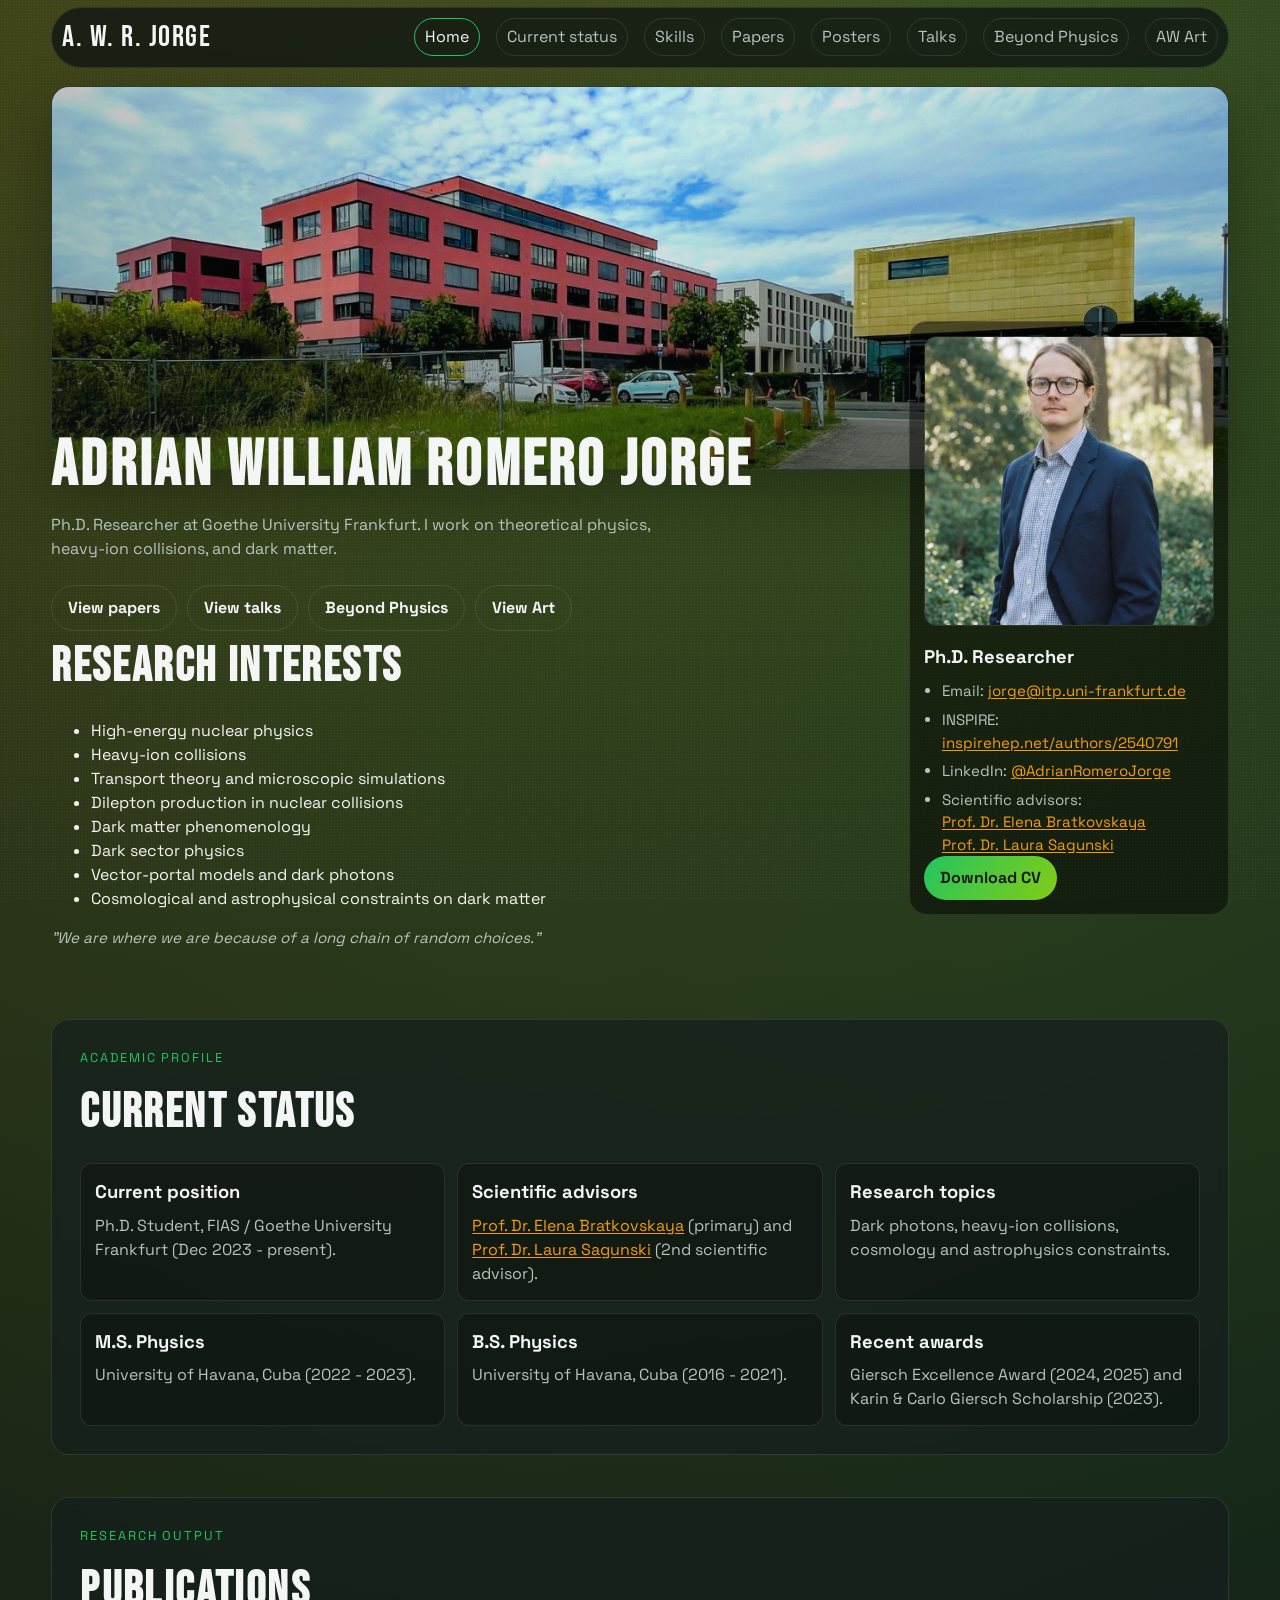
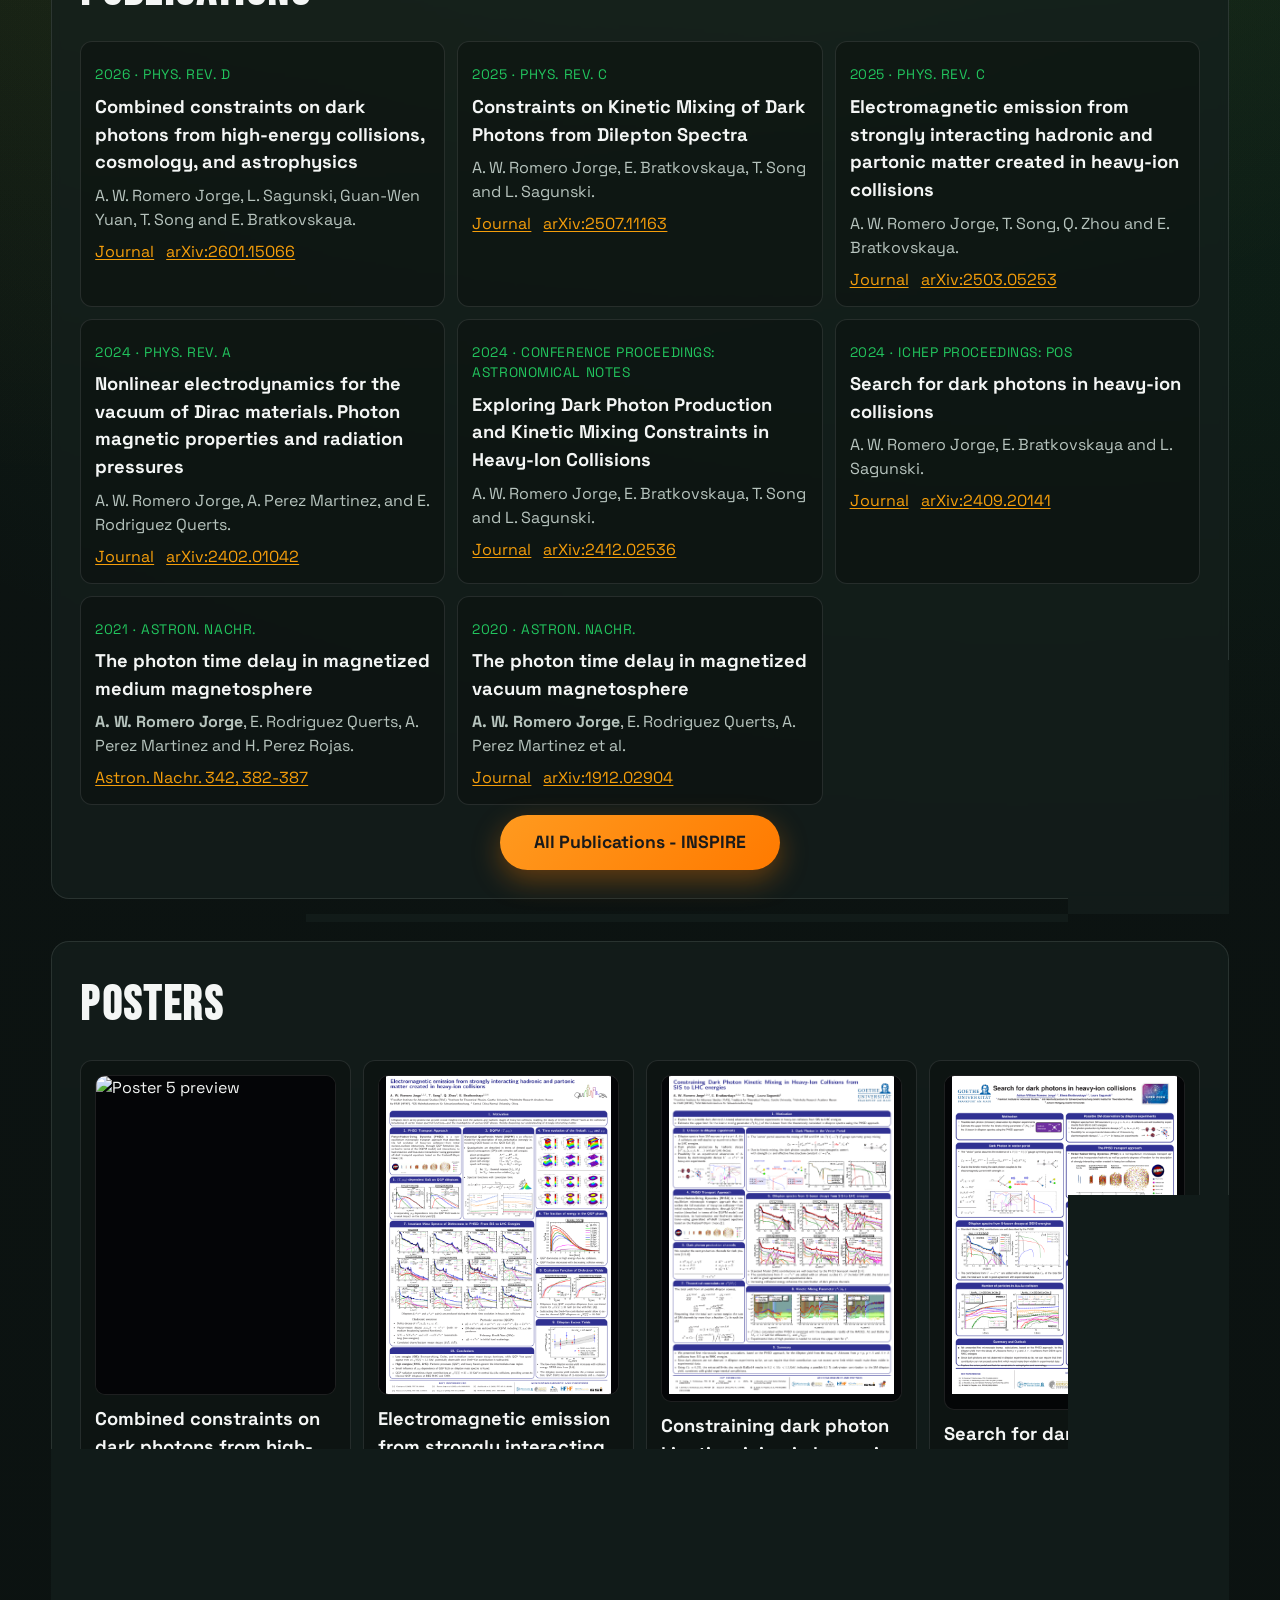
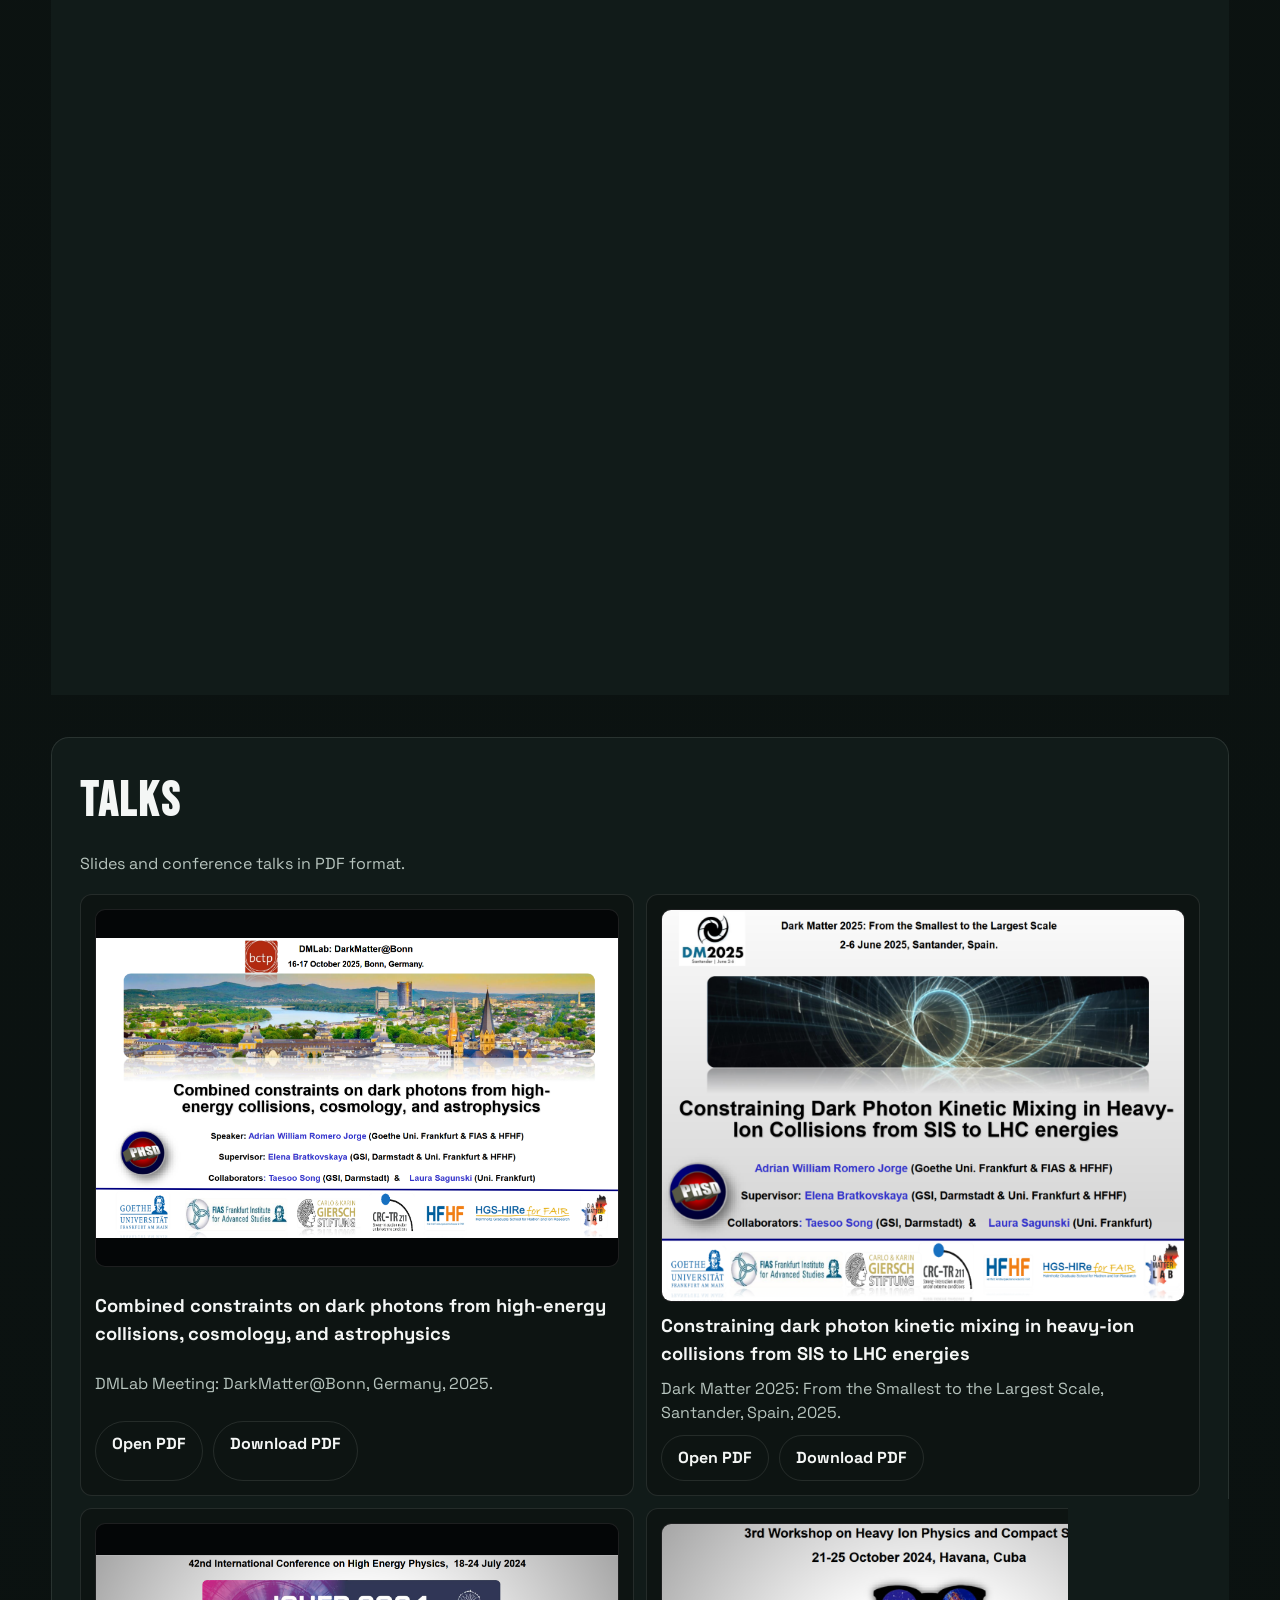
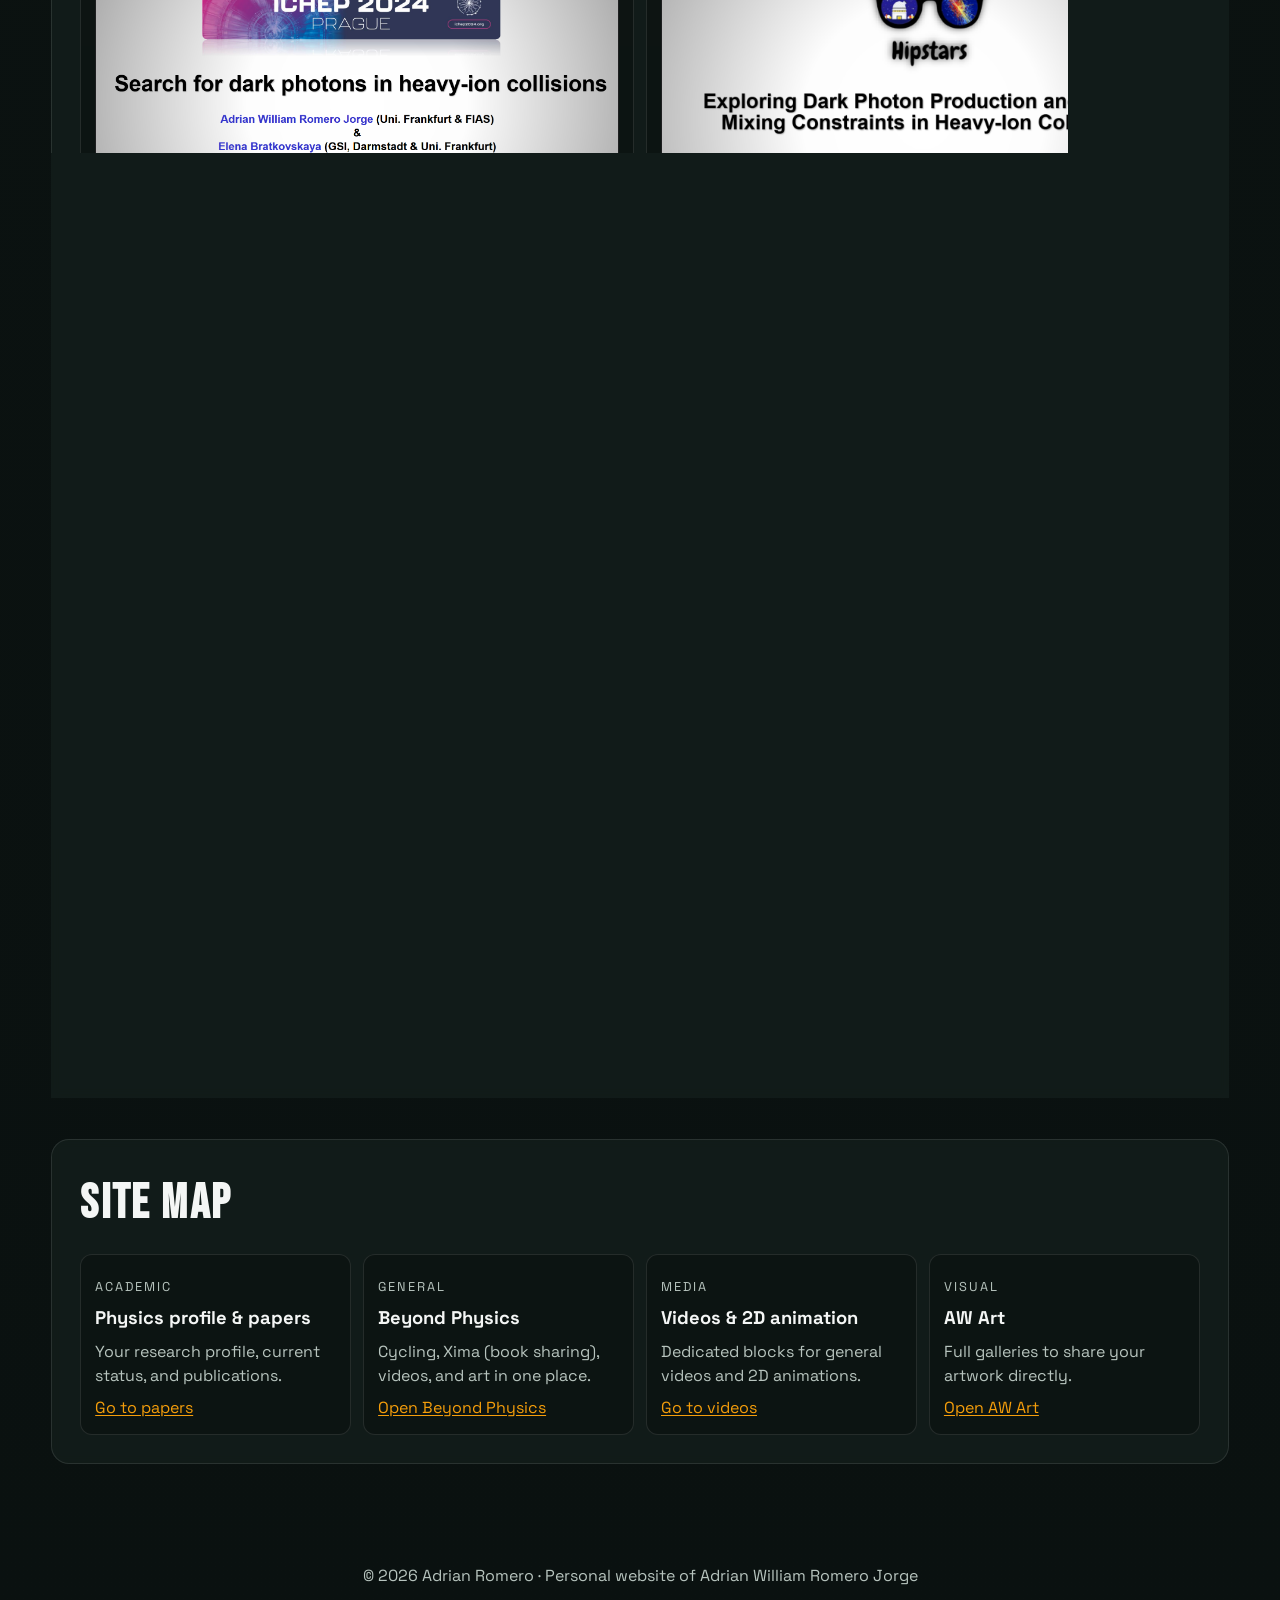
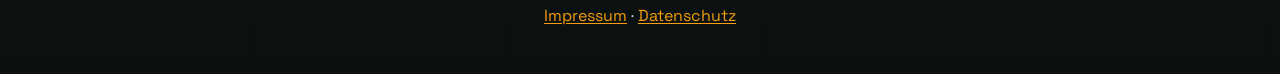
==== index.html @ 1892f42f "Add files via upload" ====
﻿<!doctype html>
<html lang="en">
<head>
  <meta charset="UTF-8" />
  <meta name="viewport" content="width=device-width, initial-scale=1.0" />
  <title>A.W.R. Jorge's Personal Webpage</title>
  <link rel="preconnect" href="https://fonts.googleapis.com" />
  <link rel="preconnect" href="https://fonts.gstatic.com" crossorigin />
  <link href="https://fonts.googleapis.com/css2?family=Bebas+Neue&family=Space+Grotesk:wght@400;500;700&display=swap" rel="stylesheet" />
  <link rel="stylesheet" href="styles.css?v=20260313-3" />
  <script src="script.js?v=20260220-1" defer></script>
</head>
<body>
  <div class="noise"></div>

  <header class="hero" id="home">
    <nav class="topbar">
      <a class="logo" href="index.html">A. W. R. Jorge</a>
      <div class="menu">
        <a class="active" href="index.html">Home</a>
        <a href="#status">Current status</a>
        <a href="skills.html">Skills</a>
        <a href="#papers">Papers</a>
        <a href="#posters">Posters</a>
        <a href="#talks">Talks</a>
        <a href="beyond-physics.html">Beyond Physics</a>
        <a href="arte.html">AW Art</a>
      </div>
    </nav>

    <figure class="hero-header-image reveal" aria-label="FIAS campus">
      <img src="fias.jpeg" alt="FIAS campus building" loading="eager" decoding="async" fetchpriority="high" />
    </figure>

    <div class="hero-grid reveal">
      <div class="hero-content hero-text">
        <h1 class="hero-name">Adrian William Romero Jorge</h1>
        <p class="lead">
          Ph.D. Researcher at  Goethe University Frankfurt. I work on theoretical physics, heavy-ion collisions, and dark matter.
        </p>
        <div class="button-row">
          <a class="btn btn-ghost" href="#papers">View papers</a>
          <a class="btn btn-ghost" href="#talks">View talks</a>
          <a class="btn btn-ghost" href="beyond-physics.html">Beyond Physics</a>
          <a class="btn btn-ghost" href="arte.html">View Art</a>
        </div>
        <div class="research-interests" aria-label="Research interests">
          <h2>Research interests</h2>
          <ul class="interest-list">
            <li>High-energy nuclear physics</li>
            <li>Heavy-ion collisions</li>
            <li>Transport theory and microscopic simulations</li>
            <li>Dilepton production in nuclear collisions</li>
            <li>Dark matter phenomenology</li>
            <li>Dark sector physics</li>
            <li>Vector-portal models and dark photons</li>
            <li>Cosmological and astrophysical constraints on dark matter</li>
          </ul>
        </div>
        <p class="hero-random-quote">
          "We are where we are because of a long chain of random choices."
        </p>
      </div>

      <aside class="profile-card">
        <img class="profile-photo" src="aw_photo.png" alt="Photo of Adrian William Romero Jorge" loading="eager" decoding="async" fetchpriority="high" />
        <h3>Ph.D. Researcher</h3>
        <ul class="profile-list">
           <li>Email: <a class="text-link" href="mailto:jorge@itp.uni-frankfurt.de">jorge@itp.uni-frankfurt.de</a></li>
          <li>INSPIRE: <a class="text-link" href="https://inspirehep.net/authors/2540791" target="_blank" rel="noopener noreferrer">inspirehep.net/authors/2540791</a></li>
          <li>LinkedIn: <a class="text-link" href="https://www.linkedin.com/in/adrian-william-romero-jorge-928728290/" target="_blank" rel="noopener noreferrer">@AdrianRomeroJorge</a></li>
          <li>Scientific advisors:<br /><a class="text-link" href="https://theory.gsi.de/~ebratkov/index.html" target="_blank" rel="noopener noreferrer">Prof. Dr. Elena Bratkovskaya</a><br /><a class="text-link" href="https://dmgw.space/group/laura_sagunski" target="_blank" rel="noopener noreferrer">Prof. Dr. Laura Sagunski</a></li>
         </ul>
        <a class="btn btn-secondary profile-cv-btn" href="CV_Romero_Jorge.pdf" download>Download CV</a>
      </aside>
    </div>
  </header>

  <main>
    <section class="section reveal" id="status">
      <div class="section-heading">
        <p class="eyebrow">Academic profile</p>
        <h2>Current status</h2>
      </div>
      <div class="kpi-grid">
        <article class="kpi">
          <h3>Current position</h3>
          <p>Ph.D. Student, FIAS / Goethe University Frankfurt (Dec 2023 - present).</p>
        </article>
        <article class="kpi">
          <h3>Scientific advisors</h3>
          <p><a class="text-link" href="https://theory.gsi.de/~ebratkov/index.html" target="_blank" rel="noopener noreferrer">Prof. Dr. Elena Bratkovskaya</a> (primary) and <a class="text-link" href="https://dmgw.space/group/laura_sagunski" target="_blank" rel="noopener noreferrer">Prof. Dr. Laura Sagunski</a> (2nd scientific advisor).</p>
        </article>
        <article class="kpi">
          <h3>Research topics</h3>
          <p>Dark photons, heavy-ion collisions, cosmology and astrophysics constraints.</p>
        </article>
        <article class="kpi">
          <h3>M.S. Physics</h3>
          <p>University of Havana, Cuba (2022 - 2023).</p>
        </article>
        <article class="kpi">
          <h3>B.S. Physics</h3>
          <p>University of Havana, Cuba (2016 - 2021).</p>
        </article>
        <article class="kpi">
          <h3>Recent awards</h3>
          <p>Giersch Excellence Award (2024, 2025) and Karin & Carlo Giersch Scholarship (2023).</p>
        </article>
      </div>
    </section>

    <section class="section reveal" id="papers">
      <div class="section-heading">
        <p class="eyebrow">Research output</p>
        <h2>Publications</h2>
      </div>
      <div class="papers-grid">
        <article class="paper-card">
          <p class="paper-meta">2026 · Phys. Rev. D</p>
          <h3>Combined constraints on dark photons from high-energy collisions, cosmology, and astrophysics</h3>
          <p>A. W. Romero Jorge, L. Sagunski, Guan-Wen Yuan, T. Song and E. Bratkovskaya.</p>
          <div class="paper-links">
             <a class="text-link" href="https://journals.aps.org/prd/abstract/10.1103/dmzt-4wsz" target="_blank" rel="noopener noreferrer">Journal</a>
            <a class="text-link" href="https://arxiv.org/abs/2601.15066" target="_blank" rel="noopener noreferrer">arXiv:2601.15066</a>
          </div>
        </article>

        <article class="paper-card">
          <p class="paper-meta">2025 · Phys. Rev. C</p>
          <h3>Constraints on Kinetic Mixing of Dark Photons from Dilepton Spectra</h3>
          <p>A. W. Romero Jorge, E. Bratkovskaya, T. Song and L. Sagunski.</p>
          <div class="paper-links">
            <a class="text-link" href="https://journals.aps.org/prc/pdf/10.1103/PhysRevC.111.064904" target="_blank" rel="noopener noreferrer">Journal</a>
            <a class="text-link" href="https://arxiv.org/abs/2507.11163" target="_blank" rel="noopener noreferrer">arXiv:2507.11163</a>
          </div>
        </article>

        <article class="paper-card">
          <p class="paper-meta">2025 · Phys. Rev. C</p>
          <h3>Electromagnetic emission from strongly interacting hadronic and partonic matter created in heavy-ion collisions</h3>
          <p>A. W. Romero Jorge, T. Song, Q. Zhou and E. Bratkovskaya.</p>
          <div class="paper-links">
            <a class="text-link" href="https://journals.aps.org/prc/pdf/10.1103/PhysRevC.111.064904" target="_blank" rel="noopener noreferrer">Journal</a>
            <a class="text-link" href="https://doi.org/10.48550/arXiv.2503.05253" target="_blank" rel="noopener noreferrer">arXiv:2503.05253</a>
          </div>
        </article>

        <article class="paper-card">
          <p class="paper-meta">2024 · Phys. Rev. A</p>
          <h3>Nonlinear electrodynamics for the vacuum of Dirac materials. Photon magnetic properties and radiation pressures</h3>
          <p>A. W. Romero Jorge, A. Perez Martinez, and E. Rodriguez Querts.</p>
          <div class="paper-links">
            <a class="text-link" href="https://doi.org/10.1103/PhysRevA.110.012201" target="_blank" rel="noopener noreferrer">Journal</a>
            <a class="text-link" href="https://arxiv.org/abs/2402.01042" target="_blank" rel="noopener noreferrer">arXiv:2402.01042</a>
          </div>
        </article>

        <article class="paper-card">
          <p class="paper-meta">2024 · Conference proceedings: Astronomical Notes</p>
          <h3>Exploring Dark Photon Production and Kinetic Mixing Constraints in Heavy-Ion Collisions</h3>
          <p>A. W. Romero Jorge, E. Bratkovskaya, T. Song and L. Sagunski.</p>
          <div class="paper-links">
            <a class="text-link" href="https://doi.org/10.1002/asna.20240132" target="_blank" rel="noopener noreferrer">Journal</a>
            <a class="text-link" href="https://arxiv.org/abs/2412.02536" target="_blank" rel="noopener noreferrer">arXiv:2412.02536</a>
          </div>
        </article>

        <article class="paper-card">
          <p class="paper-meta">2024 · ICHEP proceedings: PoS</p>
          <h3>Search for dark photons in heavy-ion collisions</h3>
          <p>A. W. Romero Jorge, E. Bratkovskaya and L. Sagunski.</p>
          <div class="paper-links">
            <a class="text-link" href="https://doi.org/10.22323/1.476.0290" target="_blank" rel="noopener noreferrer">Journal</a>
            <a class="text-link" href="https://arxiv.org/abs/2409.20141" target="_blank" rel="noopener noreferrer">arXiv:2409.20141</a>
          </div>
        </article>

        <article class="paper-card">
          <p class="paper-meta">2021 · Astron. Nachr.</p>
          <h3>The photon time delay in magnetized medium magnetosphere</h3>
          <p><strong>A. W. Romero Jorge</strong>, E. Rodriguez Querts, A. Perez Martinez and H. Perez Rojas.</p>
          <div class="paper-links">
            <a class="text-link" href="https://doi.org/10.1002/asna.202113938" target="_blank" rel="noopener noreferrer">Astron. Nachr. 342, 382-387</a>
          </div>
        </article>

        <article class="paper-card">
          <p class="paper-meta">2020 · Astron. Nachr.</p>
          <h3>The photon time delay in magnetized vacuum magnetosphere</h3>
          <p><strong>A. W. Romero Jorge</strong>, E. Rodriguez Querts, A. Perez Martinez et al.</p>
          <div class="paper-links">
            <a class="text-link" href="https://doi.org/10.1002/asna.201913736" target="_blank" rel="noopener noreferrer">Journal</a>
            <a class="text-link" href="https://arxiv.org/abs/1912.02904" target="_blank" rel="noopener noreferrer">arXiv:1912.02904</a>
          </div>
        </article>
      </div>

      <div class="publications-cta">
        <a class="btn btn-publications" href="https://inspirehep.net/authors/2540791" target="_blank" rel="noopener noreferrer">All Publications - INSPIRE</a>
      </div>
    </section>
    <section class="section reveal" id="posters">
      <div class="section-heading">

        <h2>Posters</h2>
      </div>
      <p class="section-note">
      </p>
      <div class="posters-grid">
        <article class="poster-card">
          <a class="poster-image-link" href="posters/p5.png" target="_blank" rel="noopener noreferrer">
            <img class="poster-image" src="posters/p5.png" alt="Poster 5 preview" loading="lazy" decoding="async" fetchpriority="low" />
          </a>
          <h3>Combined constraints on dark photons from high-energy collisions, cosmology, and astrophysics</h3>
          <p class="poster-meta"> PLANCK16 ＆ EuCAPT, CERN, Switzerland, 2026. </p>
          <div class="button-row">
            <a class="btn btn-ghost" href="posters/p5.pdf" download>Download PDF</a>
          </div>
        </article>

        <article class="poster-card">
          <a class="poster-image-link" href="posters/p1.png" target="_blank" rel="noopener noreferrer">
            <img class="poster-image" src="posters/p1.png" alt="Poster 1 preview" loading="lazy" decoding="async" fetchpriority="low" />
          </a>
          <h3>Electromagnetic emission from strongly interacting hadronic and partonic matter created in heavy-ion collisions</h3>
          <p class="poster-meta"> Quark Matter (QM), Frankfurt, Germany, 2025. </p>
          <div class="button-row">
            <a class="btn btn-ghost" href="posters/p1.pdf" download>Download PDF</a>
          </div>
        </article>

        <article class="poster-card">
          <a class="poster-image-link" href="posters/p2.png" target="_blank" rel="noopener noreferrer">
            <img class="poster-image" src="posters/p2.png" alt="Poster 2 preview" loading="lazy" decoding="async" fetchpriority="low" />
          </a>
          <h3>Constraining dark photon kinetic mixing in heavy-ion collisions from SIS to LHC energies</h3>
          <p class="poster-meta">Dark Matter Conference, Santander, Spain, 2025. </p>
          <div class="button-row">
            <a class="btn btn-ghost" href="posters/p2.pdf" download>Download PDF</a>
          </div>
        </article>

        <article class="poster-card">
          <a class="poster-image-link" href="posters/p3.png" target="_blank" rel="noopener noreferrer">
            <img class="poster-image" src="posters/p3.png" alt="Poster 3 preview" loading="lazy" decoding="async" fetchpriority="low" />
          </a>
          <h3>Search for dark photons in heavy-ion collisions</h3>
          <p class="poster-meta"> International Conference on High Energy Physics (ICHEP), Prague, 2024.</p>
          <div class="button-row">
            <a class="btn btn-ghost" href="posters/p3.pdf" download>Download PDF</a>
          </div>
        </article>

        <article class="poster-card">
          <a class="poster-image-link" href="posters/p4.png" target="_blank" rel="noopener noreferrer">
            <img class="poster-image" src="posters/p4.png" alt="Poster 4 preview" loading="lazy" decoding="async" fetchpriority="low" />
          </a>
          <h3>The photon time delay in magnetized vacuum magnetosphere</h3>
          <p class="poster-meta"> XV Symposium of the Cuban Physics Society, Havana, Cuba, 2020.</p>
          <div class="button-row">
            <a class="btn btn-ghost" href="posters/p4.pdf" download>Download PDF</a>
          </div>
        </article>
      </div>
    </section>
    <section class="section reveal" id="talks">
      <div class="section-heading">

        <h2>Talks</h2>
      </div>
      <p class="section-note">
        Slides and conference talks in PDF format.
      </p>
      <div class="talks-grid">
        <article class="talk-card">
          <img class="talk-preview-image" src="talks/t1.png" alt="Talk 1 cover" loading="lazy" decoding="async" fetchpriority="low" />
          <h3>Combined constraints on dark photons from high-energy collisions, cosmology, and astrophysics </h3>
          <p class="talk-meta">DMLab Meeting: DarkMatter@Bonn, Germany, 2025.</p>
          <div class="button-row">
            <a class="btn btn-ghost" href="talks/t1.pdf" target="_blank" rel="noopener noreferrer">Open PDF</a>
            <a class="btn btn-ghost" href="talks/t1.pdf" download>Download PDF</a>
          </div>
        </article>

        <article class="talk-card">
          <img class="talk-preview-image" src="talks/t2.png" alt="Talk 2 cover" loading="lazy" decoding="async" fetchpriority="low" />
          <h3>Constraining dark photon kinetic mixing in heavy-ion collisions from SIS to LHC energies</h3>
          <p class="talk-meta">Dark Matter 2025: From the Smallest to the Largest Scale, Santander, Spain, 2025.</p>
          <div class="button-row">
            <a class="btn btn-ghost" href="talks/t2.pdf" target="_blank" rel="noopener noreferrer">Open PDF</a>
            <a class="btn btn-ghost" href="talks/t2.pdf" download>Download PDF</a>
          </div>
        </article>

        <article class="talk-card">
          <img class="talk-preview-image" src="talks/t3.png" alt="Talk 3 cover" loading="lazy" decoding="async" fetchpriority="low" />
          <h3>Search for dark photons in heavy-ion collisions</h3>
          <p class="talk-meta">International Conference on High Energy Physics (ICHEP), Prague, 2024.</p>
          <div class="button-row">
            <a class="btn btn-ghost" href="talks/t3.pdf" target="_blank" rel="noopener noreferrer">Open PDF</a>
            <a class="btn btn-ghost" href="talks/t3.pdf" download>Download PDF</a>
          </div>
        </article>

        <article class="talk-card">
          <img class="talk-preview-image" src="talks/t4.png" alt="Talk 4 cover" loading="lazy" decoding="async" fetchpriority="low" />
          <h3>Exploring dark photon production and kinetic mixing constraints in heavy-ion collisions</h3>
          <p class="talk-meta">3rd Workshop on Heavy Ion Physics and Compact Stars (HIPSTARS), Havana, 2024.</p>
          <div class="button-row">
            <a class="btn btn-ghost" href="talks/t4.pdf" target="_blank" rel="noopener noreferrer">Open PDF</a>
            <a class="btn btn-ghost" href="talks/t4.pdf" download>Download PDF</a>
          </div>
        </article>

        <article class="talk-card">
          <img class="talk-preview-image" src="talks/t5.png" alt="Talk 5 cover" loading="lazy" decoding="async" fetchpriority="low" />
          <h3>Photon propagation in neutron stars magnetosphere and Dirac materials</h3>
          <p class="talk-meta">Dark Matter and Gravitational Waves (DMGW) group meeting, 2024.</p>
          <div class="button-row">
            <a class="btn btn-ghost" href="talks/t5.pdf" target="_blank" rel="noopener noreferrer">Open PDF</a>
            <a class="btn btn-ghost" href="talks/t5.pdf" download>Download PDF</a>
          </div>
        </article>
      </div>
    </section>
    <section class="section reveal" id="overview">
      <div class="section-heading">
        <h2>Site map</h2>
      </div>
      <div class="hub-grid">
        <article class="hub-card">
          <p class="eyebrow">Academic</p>
          <h3>Physics profile & papers</h3>
          <p>Your research profile, current status, and publications.</p>
          <a class="text-link" href="#papers">Go to papers</a>
        </article>
        <article class="hub-card">
          <p class="eyebrow">General</p>
          <h3>Beyond Physics</h3>
          <p>Cycling, Xima (book sharing), videos, and art in one place.</p>
          <a class="text-link" href="beyond-physics.html">Open Beyond Physics</a>
        </article>
        <article class="hub-card">
          <p class="eyebrow">Media</p>
          <h3>Videos & 2D animation</h3>
          <p>Dedicated blocks for general videos and 2D animations.</p>
          <a class="text-link" href="beyond-physics.html#videos">Go to videos</a>
        </article>
        <article class="hub-card">
          <p class="eyebrow">Visual</p>
          <h3>AW Art</h3>
          <p>Full galleries to share your artwork directly.</p>
          <a class="text-link" href="arte.html">Open AW Art</a>
        </article>
      </div>
    </section>
  </main>

  <footer>
    <p>© 2026 Adrian Romero · Personal website of Adrian William Romero Jorge</p>
    <p><a class="text-link" href="impressum.html">Impressum</a> · <a class="text-link" href="datenschutz.html">Datenschutz</a></p>
  </footer>
</body>
</html>
---- styles.css ----
﻿:root {
  --bg: #0d1412;
  --bg-soft: #15201d;
  --card: rgba(21, 32, 29, 0.74);
  --line: rgba(255, 255, 255, 0.1);
  --text: #f4f6f5;
  --muted: #b7c4be;
  --accent: #f59e0b;
  --accent-2: #22c55e;
  --radius: 18px;
}

* {
  box-sizing: border-box;
}

html,
body {
  margin: 0;
  padding: 0;
}

body {
  font-family: "Space Grotesk", sans-serif;
  color: var(--text);
  background:
    radial-gradient(circle at 15% -10%, rgba(245, 158, 11, 0.28), transparent 38%),
    radial-gradient(circle at 80% 2%, rgba(34, 197, 94, 0.24), transparent 36%),
    linear-gradient(180deg, #0d1412 0%, #0a1110 100%);
  min-height: 100vh;
  line-height: 1.5;
  overflow-x: hidden;
}

.noise {
  position: fixed;
  inset: 0;
  pointer-events: none;
  opacity: 0.05;
  background-image: radial-gradient(#ffffff 0.5px, transparent 0.5px);
  background-size: 3px 3px;
  z-index: -1;
}

h1,
h2,
.logo {
  font-family: "Bebas Neue", cursive;
  letter-spacing: 0.05em;
  margin: 0;
}

h3 {
  margin: 0;
  font-size: 1.15rem;
}

a {
  color: inherit;
  text-decoration: none;
}

.hero {
  padding: 86px clamp(20px, 4vw, 56px) 70px;
}

.topbar {
  position: fixed;
  top: 7px;
  left: clamp(20px, 4vw, 56px);
  right: clamp(20px, 4vw, 56px);
  z-index: 1000;
  display: flex;
  justify-content: space-between;
  align-items: center;
  gap: 12px;
  margin-bottom: 0;
  padding: 7px 10px;
  border: 1px solid var(--line);
  border-radius: 999px;
  background: rgba(13, 20, 18, 0.74);
  backdrop-filter: blur(8px);
  -webkit-backdrop-filter: blur(8px);
}

.logo {
  font-size: clamp(1.28rem, 2.55vw, 1.87rem);
  flex: 0 0 auto;
}

.menu {
  display: flex;
  flex: 1 1 auto;
  justify-content: flex-end;
  min-width: 0;
  gap: 16px;
  flex-wrap: nowrap;
  overflow-x: auto;
  scrollbar-width: none;
  -ms-overflow-style: none;
}

.menu::-webkit-scrollbar {
  display: none;
}

.menu a {
  color: var(--muted);
  border: 1px solid var(--line);
  padding: 6px 10px;
  border-radius: 999px;
  transition: transform 0.2s ease, border-color 0.2s ease;
}

.menu a:hover {
  border-color: var(--accent);
  transform: translateY(-2px);
}

.menu a.active {
  border-color: var(--accent-2);
  color: var(--text);
}

.hero-content {
  max-width: 760px;
}

.hero-grid {
  display: grid;
  gap: 22px;
}

.hero-text {
  max-width: 760px;
}

.hero-name {
  font-size: clamp(2rem, 6vw, 4rem);
  line-height: 0.95;
}

.profile-card {
  background: rgba(0, 0, 0, 0.34);
  border: 1px solid var(--line);
  border-radius: var(--radius);
  padding: 14px;
}

.profile-photo {
  width: 100%;
  aspect-ratio: 4 / 4;
  border-radius: 12px;
  object-fit: cover;
  border: 1px solid var(--line);
  margin-bottom: 10px;
}

.profile-card p {
  color: var(--muted);
  margin: 8px 0 0;
  font-size: 0.95rem;
}

.profile-list {
  margin: 10px 0 0;
  padding-left: 18px;
  color: var(--muted);
  display: grid;
  gap: 6px;
  font-size: 0.94rem;
}

.profile-list.compact {
  margin-top: 0;
}

.eyebrow {
  color: var(--accent-2);
  text-transform: uppercase;
  font-size: 0.8rem;
  letter-spacing: 0.15em;
  margin: 0 0 10px;
}

h1 {
  font-size: clamp(2.3rem, 7vw, 5rem);
  line-height: 0.95;
  margin-bottom: 16px;
}

.lead {
  max-width: 65ch;
  color: var(--muted);
  margin-bottom: 24px;
}

.button-row {
  display: flex;
  flex-wrap: wrap;
  gap: 10px;
}

.hero-random-quote {
  margin: 14px 0 0;
  color: var(--muted);
  font-size: 0.95rem;
  font-style: italic;
  line-height: 1.45;
  max-width: 62ch;
}

.btn {
  display: inline-block;
  background: linear-gradient(125deg, var(--accent), #f97316);
  color: #1b1b1b;
  font-weight: 700;
  padding: 10px 16px;
  border-radius: 999px;
  border: none;
}

.btn:hover {
  filter: brightness(1.05);
}

.btn-secondary {
  background: linear-gradient(125deg, var(--accent-2), #84cc16);
}

.btn-ghost {
  background: transparent;
  color: var(--text);
  border: 1px solid var(--line);
}

.publications-cta {
  display: flex;
  justify-content: center;
  margin-top: 10px;
}

.btn-publications {
  background: linear-gradient(135deg, #ff9a1f, #ff7a00);
  color: #1a1a1a;
  border: none;
  border-radius: 999px;
  padding: 14px 34px;
  font-size: 1.1rem;
  font-weight: 700;
  box-shadow: 0 10px 28px rgba(255, 122, 0, 0.35);
}

.xima-actions .btn {
  border: 1px solid transparent;
}

.xima-actions .xima-btn-official {
  background: linear-gradient(125deg, #22d3ee, #0ea5e9);
  color: #06253a;
}

.xima-actions .xima-btn-play {
  background: linear-gradient(125deg, #84cc16, #22c55e);
  color: #132b09;
}

.xima-actions .xima-btn-videos {
  background: linear-gradient(125deg, #fb7185, #f97316);
  color: #3a0f0f;
}

.xima-actions .xima-btn-bookweb {
  background: linear-gradient(125deg, #c084fc, #8b5cf6);
  color: #210a3c;
}

.xima-actions .xima-btn-book {
  background: linear-gradient(125deg, #facc15, #f59e0b);
  color: #352307;
}

main {
  padding: 0 clamp(20px, 4vw, 56px) 70px;
  display: grid;
  gap: 42px;
}

.section {
  background: var(--card);
  backdrop-filter: blur(4px);
  border: 1px solid var(--line);
  border-radius: var(--radius);
  padding: clamp(16px, 3vw, 28px);
}

.section-heading {
  margin-bottom: 14px;
}

.section-note {
  color: var(--muted);
  margin: 6px 0 18px;
}

.hub-grid {
  display: grid;
  gap: 12px;
}

.hub-card {
  padding: 14px;
  border: 1px solid var(--line);
  border-radius: 12px;
  background: rgba(0, 0, 0, 0.25);
}

.hub-card h3 {
  margin-top: 4px;
}

.hub-card p {
  margin: 8px 0;
  color: var(--muted);
}

.media-grid {
  display: grid;
  gap: 12px;
}

.media-card {
  padding: 14px;
  border: 1px solid var(--line);
  border-radius: 12px;
  background: rgba(0, 0, 0, 0.25);
}

.media-card h3 {
  margin-top: 10px;
}

.media-card p {
  margin: 8px 0 0;
  color: var(--muted);
}

.media-video {
  width: 100%;
  aspect-ratio: 16 / 9;
  border: 1px solid var(--line);
  border-radius: 10px;
  background: #000;
}

.media-cover {
  display: block;
  object-fit: cover;
  object-position: center;
}

.section-media-contain .media-video {
  object-fit: contain;
  background: rgba(5, 6, 7, 0.92);
}

.mono {
  font-family: ui-monospace, SFMono-Regular, Menlo, monospace;
}

.text-link {
  color: var(--accent);
  text-decoration: underline;
  text-underline-offset: 2px;
}

.kpi-grid {
  display: grid;
  gap: 12px;
}

.kpi {
  padding: 14px;
  border: 1px solid var(--line);
  border-radius: 12px;
  background: rgba(0, 0, 0, 0.25);
}

.kpi p {
  margin: 8px 0 0;
  color: var(--muted);
}

.papers-grid {
  display: grid;
  gap: 12px;
}

.paper-card {
  padding: 14px;
  border: 1px solid var(--line);
  border-radius: 12px;
  background: rgba(0, 0, 0, 0.25);
}

.paper-card h3 {
  margin-top: 4px;
}

.paper-card p {
  margin: 8px 0;
  color: var(--muted);
}

.paper-meta {
  font-size: 0.86rem;
  letter-spacing: 0.04em;
  color: var(--accent-2) !important;
  text-transform: uppercase;
}

.paper-links {
  display: flex;
  gap: 12px;
  flex-wrap: wrap;
}
.posters-grid {
  display: grid;
  gap: 12px;
  grid-template-columns: repeat(2, minmax(0, 1fr));
}

.poster-card {
  padding: 14px;
  border: 1px solid var(--line);
  border-radius: 12px;
  background: rgba(0, 0, 0, 0.25);
  display: grid;
  gap: 10px;
}

.poster-image-link {
  display: block;
  border: 1px solid var(--line);
  border-radius: 10px;
  overflow: hidden;
  background: rgba(5, 6, 7, 0.92);
}

.poster-image {
  width: 100%;
  aspect-ratio: 3 / 4;
  display: block;
  object-fit: contain;
  background: rgba(5, 6, 7, 0.92);
}

.poster-meta {
  margin: 0;
  color: var(--muted);
}

.talks-grid {
  display: grid;
  gap: 12px;
  grid-template-columns: repeat(2, minmax(0, 1fr));
}

.talk-card {
  padding: 14px;
  border: 1px solid var(--line);
  border-radius: 12px;
  background: rgba(0, 0, 0, 0.25);
  display: grid;
  gap: 10px;
}

.talk-preview-image {
  width: 100%;
  min-height: clamp(220px, 28vw, 380px);
  border: 1px solid var(--line);
  border-radius: 10px;
  display: block;
  object-fit: contain;
  background: rgba(5, 6, 7, 0.92);
}

.talk-meta {
  margin: 0;
  color: var(--muted);
}

.split-note {
  display: grid;
  gap: 8px;
}

.xima-book {
  display: grid;
  gap: 12px;
  margin: 14px 0 12px;
}

.xima-book-cover {
  width: 100%;
  max-width: 320px;
  aspect-ratio: 3 / 4;
  display: block;
  object-fit: contain;
  border: 1px solid var(--line);
  border-radius: 12px;
  background: rgba(5, 6, 7, 0.92);
  padding: 10px;
  justify-self: center;
}

.xima-media-carousel {
  margin: 8px 0 14px;
}

.xima-media-link {
  display: block;
  color: inherit;
  text-decoration: none;
}

h2 {
  font-size: clamp(1.8rem, 5vw, 3rem);
}

.gallery-list {
  display: grid;
  gap: 28px;
}

.gallery-block + .gallery-block {
  border-top: 1px solid var(--line);
  padding-top: 24px;
}

.gallery-block .section-heading h2 {
  font-size: clamp(1.5rem, 4vw, 2.2rem);
}

.gallery-digital .card img,
.gallery-anime .card img,
.gallery-chiaroscuro .card img,
.gallery-light .card img {
  object-fit: contain;
  background: rgba(5, 6, 7, 0.92);
}

.carousel {
  --visible-cards: 2;
  --gap: 12px;
  position: relative;
  border-radius: 14px;
  border: 1px solid var(--line);
  background: rgba(0, 0, 0, 0.2);
  padding: 14px 0 16px;
}

.carousel-window {
  overflow-x: auto;
  overflow-y: hidden;
  padding: 0 16px;
  scrollbar-width: none;
  -webkit-overflow-scrolling: touch;
  scroll-snap-type: x mandatory;
}

.carousel-window::-webkit-scrollbar {
  display: none;
}

.js-ready .carousel-window {
  overflow: hidden;
}

.track {
  display: flex;
  gap: var(--gap);
  transition: transform 0.28s ease;
  will-change: transform;
  width: max-content;
}

.js-ready .track {
  width: auto;
}

.card {
  position: relative;
  flex: 0 0 50%;
  flex: 0 0 calc((100% - (var(--visible-cards) - 1) * var(--gap)) / var(--visible-cards));
  min-width: 0;
  border-radius: 12px;
  border: 1px solid var(--line);
  overflow: hidden;
  background: rgba(0, 0, 0, 0.28);
  scroll-snap-align: start;
}

.card img {
  width: 100%;
  aspect-ratio: 4 / 3;
  display: block;
  object-fit: cover;
  background: linear-gradient(135deg, rgba(255, 255, 255, 0.08), rgba(255, 255, 255, 0.02));
}

.carousel-contain .card img {
  object-fit: contain;
  background: rgba(5, 6, 7, 0.92);
}

.card img[data-loaded="false"] {
  filter: blur(8px);
  transform: scale(1.015);
}

.card img[data-loaded="true"] {
  filter: blur(0);
  transform: none;
  transition: filter 0.3s ease, transform 0.3s ease;
}

.lightbox-trigger {
  cursor: zoom-in;
}

body.lightbox-open {
  overflow: hidden;
}

.lightbox {
  position: fixed;
  inset: 0;
  z-index: 1000;
  display: grid;
  place-items: center;
  padding: clamp(12px, 3vw, 26px);
}

.lightbox[hidden] {
  display: none;
}

.lightbox-backdrop {
  position: absolute;
  inset: 0;
  background: rgba(6, 8, 9, 0.8);
  backdrop-filter: blur(4px);
}

.lightbox-dialog {
  position: relative;
  z-index: 2;
  width: min(1200px, 100%);
  display: grid;
  grid-template-columns: 56px minmax(0, 1fr) 56px;
  align-items: center;
  gap: clamp(8px, 2vw, 16px);
}

.lightbox-figure {
  margin: 0;
  border-radius: 12px;
  overflow: hidden;
  border: 1px solid var(--line);
  background: rgba(0, 0, 0, 0.45);
}

.lightbox-image {
  width: 100%;
  max-height: min(82vh, 900px);
  display: block;
  object-fit: contain;
  background: #000;
}

.lightbox-caption {
  margin: 0;
  padding: 10px 12px;
  color: var(--muted);
  text-align: center;
  font-size: 0.92rem;
}

.lightbox-nav,
.lightbox-close {
  border: 1px solid rgba(255, 255, 255, 0.28);
  background: rgba(0, 0, 0, 0.58);
  color: #fff;
  border-radius: 999px;
  cursor: pointer;
}

.lightbox-nav {
  width: 48px;
  height: 48px;
  font-size: 1.4rem;
}

.lightbox-nav:disabled {
  opacity: 0.4;
  cursor: not-allowed;
}

.lightbox-close {
  position: absolute;
  top: -12px;
  right: -12px;
  width: 40px;
  height: 40px;
  font-size: 1.4rem;
  line-height: 1;
  z-index: 3;
}

.caption {
  margin: 0;
  padding: 10px 11px;
  color: var(--muted);
  font-size: 0.9rem;
}

.control {
  position: absolute;
  top: 44%;
  transform: translateY(-50%);
  width: 38px;
  height: 38px;
  border: 1px solid rgba(255, 255, 255, 0.28);
  border-radius: 50%;
  background: rgba(0, 0, 0, 0.45);
  color: white;
  font-size: 1.2rem;
  cursor: pointer;
  z-index: 2;
}

.control.prev {
  left: 8px;
}

.control.next {
  right: 8px;
}

.dots {
  margin-top: 12px;
  display: flex;
  justify-content: center;
  gap: 8px;
}

.dot {
  width: 9px;
  height: 9px;
  border-radius: 50%;
  border: none;
  background: rgba(255, 255, 255, 0.35);
  cursor: pointer;
}

.dot.active {
  background: var(--accent);
}

.contact p {
  color: var(--muted);
  max-width: 65ch;
}

footer {
  padding: 14px 20px 30px;
  text-align: center;
  color: var(--muted);
}

.reveal {
  opacity: 0;
  transform: translateY(10px);
  animation: reveal 0.7s ease forwards;
}

@keyframes reveal {
  to {
    opacity: 1;
    transform: translateY(0);
  }
}

@media (min-width: 860px) {
  .hero-grid {
    grid-template-columns: minmax(0, 1fr) 320px;
    align-items: start;
  }

  .hub-grid {
    grid-template-columns: repeat(2, minmax(0, 1fr));
  }

  .media-grid {
    grid-template-columns: repeat(2, minmax(0, 1fr));
  }

  .split-note {
    grid-template-columns: repeat(2, minmax(0, 1fr));
    align-items: start;
  }

  .xima-book {
    grid-template-columns: minmax(220px, 320px) minmax(0, 1fr);
    align-items: start;
  }

  .xima-book-cover {
    max-width: none;
    justify-self: stretch;
  }

  .xima-book .hub-grid {
    grid-template-columns: repeat(2, minmax(0, 1fr));
  }

  .kpi-grid,
  .papers-grid {
    grid-template-columns: repeat(3, minmax(0, 1fr));
  }

  .posters-grid {
    grid-template-columns: repeat(2, minmax(0, 1fr));
  }

  .talks-grid {
    grid-template-columns: repeat(2, minmax(0, 1fr));
  }
}



@media (min-width: 1200px) {
  .hub-grid {
    grid-template-columns: repeat(4, minmax(0, 1fr));
  }

  .xima-book .hub-grid {
    grid-template-columns: repeat(2, minmax(0, 1fr));
  }

  .media-grid {
    grid-template-columns: repeat(3, minmax(0, 1fr));
  }

  .posters-grid {
    grid-template-columns: repeat(4, minmax(0, 1fr));
  }

  .talks-grid {
    grid-template-columns: repeat(2, minmax(0, 1fr));
  }
}

@media (min-width: 960px) {
  .card {
    flex-basis: 33.3333%;
  }

  .carousel {
    --visible-cards: 3;
    --gap: 14px;
    max-width: 1120px;
    margin-inline: auto;
  }
}

@media (max-width: 760px) {
  .posters-grid,
  .talks-grid {
    grid-template-columns: 1fr;
  }
  .hero {
    padding-top: 128px;
  }

  .topbar {
    top: 7px;
    left: 12px;
    right: 12px;
    border-radius: 16px;
    padding: 8px;
    gap: 7px;
    flex-wrap: wrap;
  }

  .topbar .logo {
    width: 100%;
    font-size: clamp(1.15rem, 6vw, 1.49rem);
  }

  .menu {
    width: 100%;
    justify-content: flex-start;
    gap: 8px;
    padding-bottom: 2px;
  }

  .menu a {
    font-size: 0.88rem;
  }

  .carousel {
    --gap: 10px;
  }

  .carousel-window {
    padding: 0 12px;
  }

  .card img {
    max-height: 220px;
  }

  .control {
    width: 34px;
    height: 34px;
    font-size: 1.1rem;
  }

  .lightbox-dialog {
    grid-template-columns: 42px minmax(0, 1fr) 42px;
    gap: 8px;
  }

  .lightbox-nav {
    width: 40px;
    height: 40px;
    font-size: 1.2rem;
  }

  .lightbox-close {
    top: -8px;
    right: -2px;
  }

  .lightbox-image {
    max-height: 72vh;
  }
}

@media (prefers-reduced-motion: reduce) {
  .track {
    transition: none;
  }

  .reveal {
    opacity: 1;
    transform: none;
    animation: none;
  }
}


















.acrylic-process-grid {
  width: 85%;
  margin: 18px auto 0;
  display: grid;
  grid-template-columns: repeat(2, minmax(0, 1fr));
  gap: 14px;
}


.acrylic-process-compare {
  border: 1px solid var(--line);
  border-radius: 14px;
  padding: 14px;
  background: rgba(0, 0, 0, 0.22);
}

.acrylic-process-compare .section-note {
  margin: 0 0 12px;
}

.image-compare {
  position: relative;
  max-width: 1120px;
  margin: 0 auto;
  border-radius: 12px;
  overflow: hidden;
  border: 1px solid var(--line);
  background: rgba(5, 6, 7, 0.92);
}

.image-compare-after {
  display: block;
  width: 100%;
  height: auto;
  user-select: none;
  -webkit-user-drag: none;
}

.image-compare-before-wrap {
  position: absolute;
  top: 0;
  left: 0;
  bottom: 0;
  width: 50%;
  overflow: hidden;
  border-right: 2px solid rgba(255, 255, 255, 0.78);
}

.image-compare-before {
  display: block;
  width: var(--compare-image-width, 100%);
  max-width: none;
  height: auto;
  user-select: none;
  -webkit-user-drag: none;
}

.image-compare-range {
  position: absolute;
  inset: 0;
  width: 100%;
  height: 100%;
  margin: 0;
  opacity: 0;
  cursor: ew-resize;
  z-index: 4;
}

.image-compare-handle {
  position: absolute;
  top: 50%;
  left: 50%;
  width: 48px;
  height: 48px;
  border-radius: 50%;
  border: 1px solid rgba(255, 255, 255, 0.85);
  background: rgba(13, 20, 18, 0.86);
  color: #fff;
  display: grid;
  place-items: center;
  pointer-events: none;
  transform: translate(-50%, -50%);
  z-index: 3;
  box-shadow: 0 8px 20px rgba(0, 0, 0, 0.35);
}

.image-compare-handle::before {
  content: "\2039\2009\203A";
  font-size: 1.22rem;
  line-height: 1;
}

@media (max-width: 760px) {
  .acrylic-process-grid {
    width: 100%;
    grid-template-columns: 1fr;
    gap: 12px;
  }

  .image-compare-handle {
    width: 42px;
    height: 42px;
  }
}

.card-year {
  position: absolute;
  right: 8px;
  bottom: 8px;
  padding: 3px 7px;
  border-radius: 999px;
  border: 1px solid rgba(255, 255, 255, 0.24);
  background: rgba(8, 11, 10, 0.68);
  color: #f4f6f5;
  font-size: 0.72rem;
  line-height: 1;
  font-weight: 600;
  letter-spacing: 0.02em;
  backdrop-filter: blur(2px);
  -webkit-backdrop-filter: blur(2px);
  pointer-events: none;
}

@media (max-width: 760px) {
  .card-year {
    right: 6px;
    bottom: 6px;
    padding: 2px 6px;
    font-size: 0.67rem;
  }
}

.acrylic-video-grid {
  width: 85%;
  margin: 14px auto 0;
  display: grid;
  grid-template-columns: repeat(2, minmax(0, 1fr));
  gap: 14px;
}

.acrylic-video-item {
  border: 1px solid var(--line);
  border-radius: 14px;
  padding: 10px;
  background: rgba(0, 0, 0, 0.22);
}

.acrylic-video {
  width: 100%;
  display: block;
  border: 1px solid var(--line);
  border-radius: 10px;
  background: rgba(5, 6, 7, 0.92);
}

@media (max-width: 760px) {
  .acrylic-video-grid {
    width: 100%;
    grid-template-columns: 1fr;
    gap: 12px;
  }
}

.acrylic-media-compare-test {
  width: 85%;
  margin: 14px auto 0;
}

.acrylic-media-compare-grid {
  width: 85%;
  margin: 14px auto 0;
  display: grid;
  grid-template-columns: repeat(2, minmax(0, 1fr));
  gap: 14px;
  align-items: start;
}

.acrylic-media-compare-grid .acrylic-media-compare-test {
  width: 100%;
  margin: 0;
}

.video-overlay-compare {
  position: relative;
  max-width: 1120px;
  margin: 0 auto;
  border-radius: 12px;
  overflow: hidden;
  border: 1px solid var(--line);
  background: transparent;
}

.video-overlay-compare::before {
  content: "";
  position: absolute;
  inset: 0;
  background: transparent;
  pointer-events: none;
  z-index: 1;
}

.video-overlay-base {
  width: 100%;
  display: block;
  position: relative;
  z-index: 0;
}

.video-overlay-image {
  position: absolute;
  inset: 0;
  width: 100%;
  height: 100%;
  object-fit: contain;
  background: transparent;
  transform-origin: top right;
  transform: scale(var(--overlay-scale, 0.34));
  border: 1px solid rgba(255, 255, 255, 0.72);
  border-radius: 10px;
  box-shadow: 0 10px 24px rgba(0, 0, 0, 0.45);
  transition: transform 120ms linear, border-radius 120ms linear, border-width 120ms linear, box-shadow 120ms linear;
  z-index: 2;
  pointer-events: none;
}

.video-overlay-range {
  cursor: nwse-resize;
  pointer-events: none;
}

.video-overlay-handle {
  width: 40px;
  height: 40px;
  z-index: 5;
  pointer-events: auto;
  cursor: nwse-resize;
  touch-action: none;
}

.video-overlay-handle::before {
  content: "\2194";
  display: inline-block;
  transform: rotate(-45deg);
  font-size: 1.08rem;
}

@media (max-width: 760px) {
  .acrylic-media-compare-test {
    width: 100%;
  }

  .acrylic-media-compare-grid {
    width: 100%;
    grid-template-columns: 1fr;
    gap: 12px;
  }

  .video-overlay-handle {
    width: 36px;
    height: 36px;
  }
}

@media (max-width: 760px) {
  .acrylic-process-grid,
  .acrylic-video-grid,
  .acrylic-media-compare-grid {
    width: 100%;
    max-width: 100%;
    margin: 12px 0 0;
    gap: 10px;
    justify-items: start;
  }

  .acrylic-process-compare,
  .acrylic-video-item,
  .acrylic-media-compare-test {
    width: min(100%, 400px);
    max-width: 100%;
    margin: 0;
  }

  .acrylic-process-compare {
    padding: 8px;
  }

  .acrylic-video-item {
    padding: 6px;
  }

  .image-compare,
  .video-overlay-compare {
    width: 100%;
    max-width: 100%;
    max-height: none;
  }

  .image-compare-after,
  .acrylic-video,
  .video-overlay-base {
    width: 100%;
    max-width: 100%;
    max-height: none;
  }

  .image-compare-before {
    width: var(--compare-image-width, 100%);
    max-width: none;
    max-height: none;
  }
}

/* Local FIAS banner integration */
.hero {
  position: relative;
  min-height: clamp(720px, 88vh, 920px);
  isolation: isolate;
}

.hero-header-image {
  position: absolute;
  top: 86px;
  left: clamp(20px, 4vw, 56px);
  right: clamp(20px, 4vw, 56px);
  z-index: -1;
  max-width: 1280px;
  height: clamp(245px, 30vw, 390px);
  margin: 0 auto;
  border: 1px solid var(--line);
  border-radius: var(--radius);
  overflow: hidden;
  background: var(--bg-soft);
  box-shadow: 0 22px 58px rgba(0, 0, 0, 0.28);
}

.hero-header-image::after {
  content: "";
  position: absolute;
  inset: 0;
  background:
    linear-gradient(180deg, rgba(13, 20, 18, 0.02) 0%, rgba(13, 20, 18, 0.08) 48%, rgba(13, 20, 18, 0.52) 100%),
    linear-gradient(90deg, rgba(13, 20, 18, 0.26) 0%, rgba(13, 20, 18, 0.06) 48%, rgba(13, 20, 18, 0.2) 100%);
}

.hero-header-image img {
  width: 100%;
  height: 100%;
  display: block;
  object-fit: cover;
  object-position: center center;
  filter: brightness(1.18) saturate(1.08);
}

.hero .hero-grid {
  position: relative;
  z-index: 1;
  padding-top: clamp(250px, 29vw, 350px);
}

.hero .profile-card {
  margin-top: clamp(-135px, -9vw, -76px);
  background: rgba(0, 0, 0, 0.48);
  backdrop-filter: blur(4px);
  -webkit-backdrop-filter: blur(4px);
}

@media (min-width: 860px) {
  .hero .hero-grid {
    align-items: start;
  }
}

@media (max-width: 760px) {
  .hero {
    min-height: auto;
  }

  .hero-header-image {
    top: 128px;
    left: 12px;
    right: 12px;
    height: 170px;
  }

  .hero-header-image::after {
    background:
      linear-gradient(180deg, rgba(13, 20, 18, 0.02) 0%, rgba(13, 20, 18, 0.06) 48%, rgba(13, 20, 18, 0.52) 100%),
      linear-gradient(90deg, rgba(13, 20, 18, 0.18), rgba(13, 20, 18, 0.04));
  }

  .hero .hero-grid {
    padding-top: 185px;
  }

  .hero .profile-card {
    margin-top: 20px;
  }
}
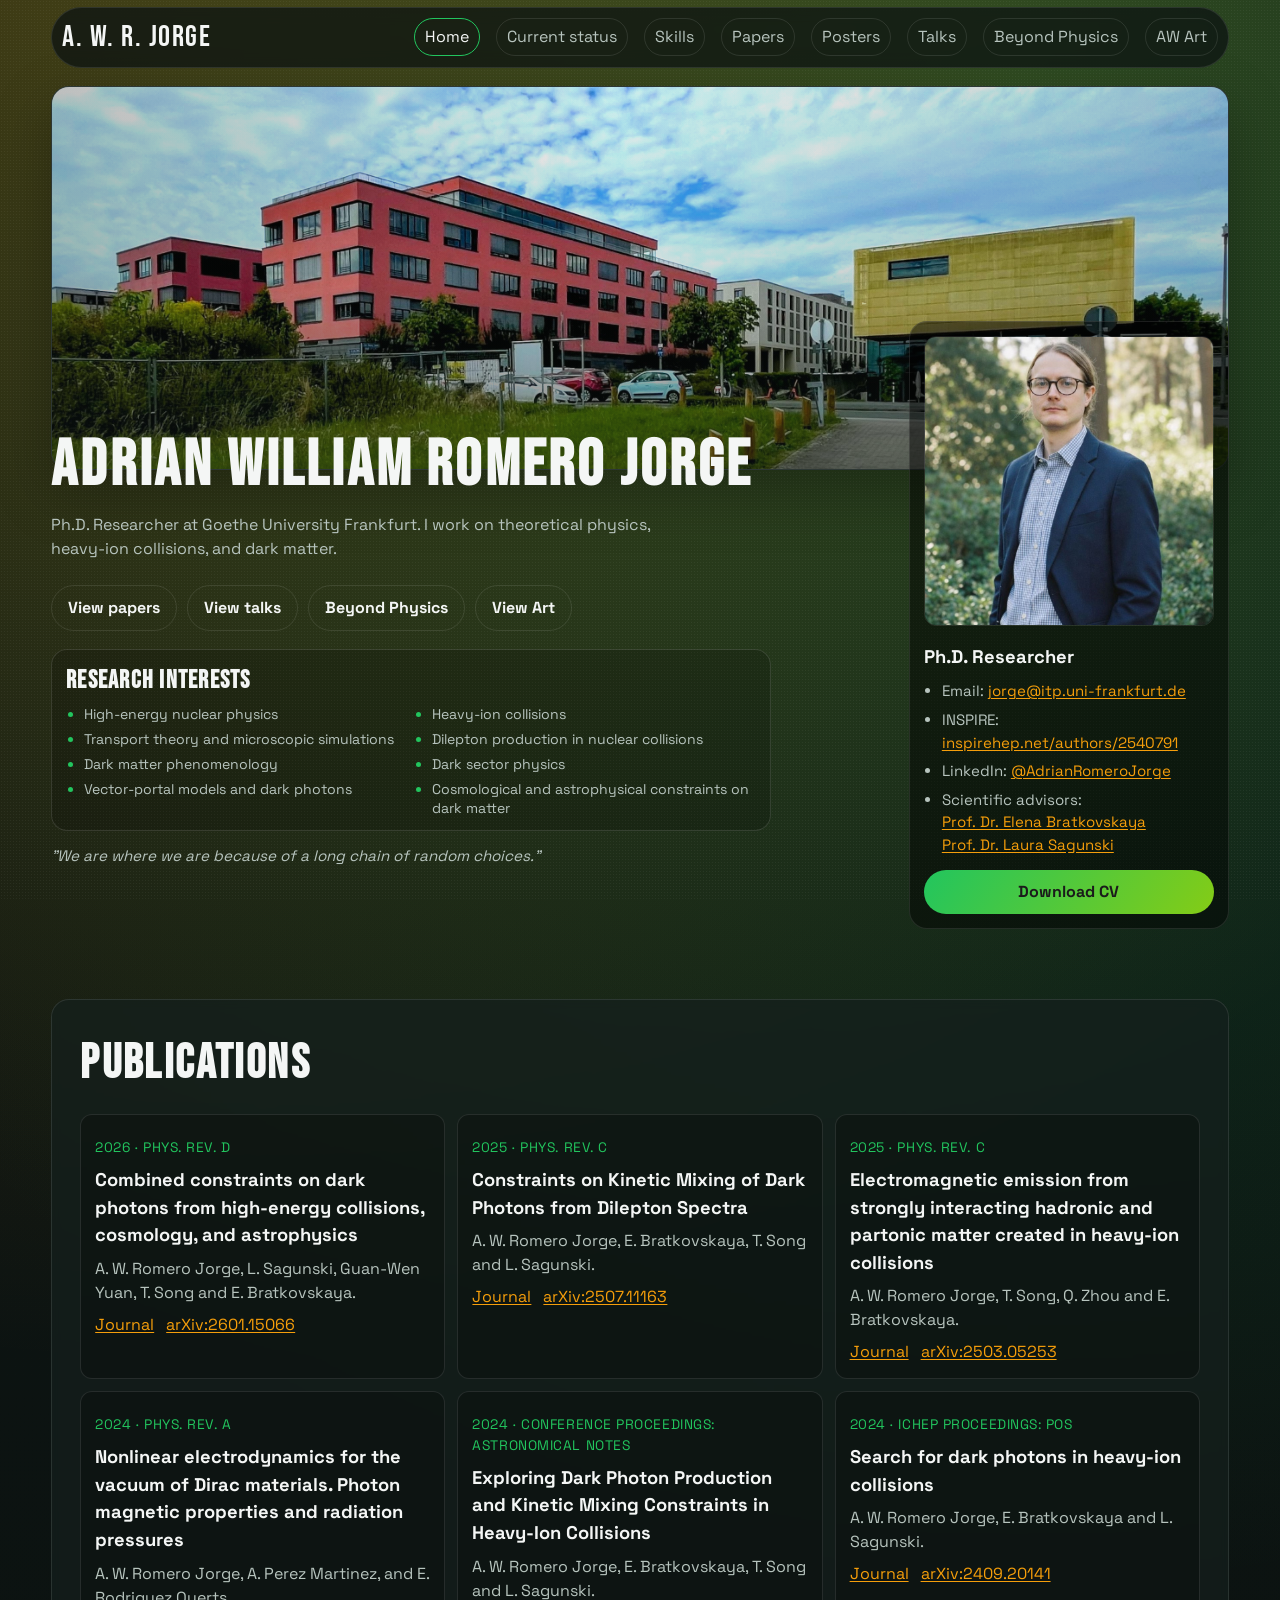
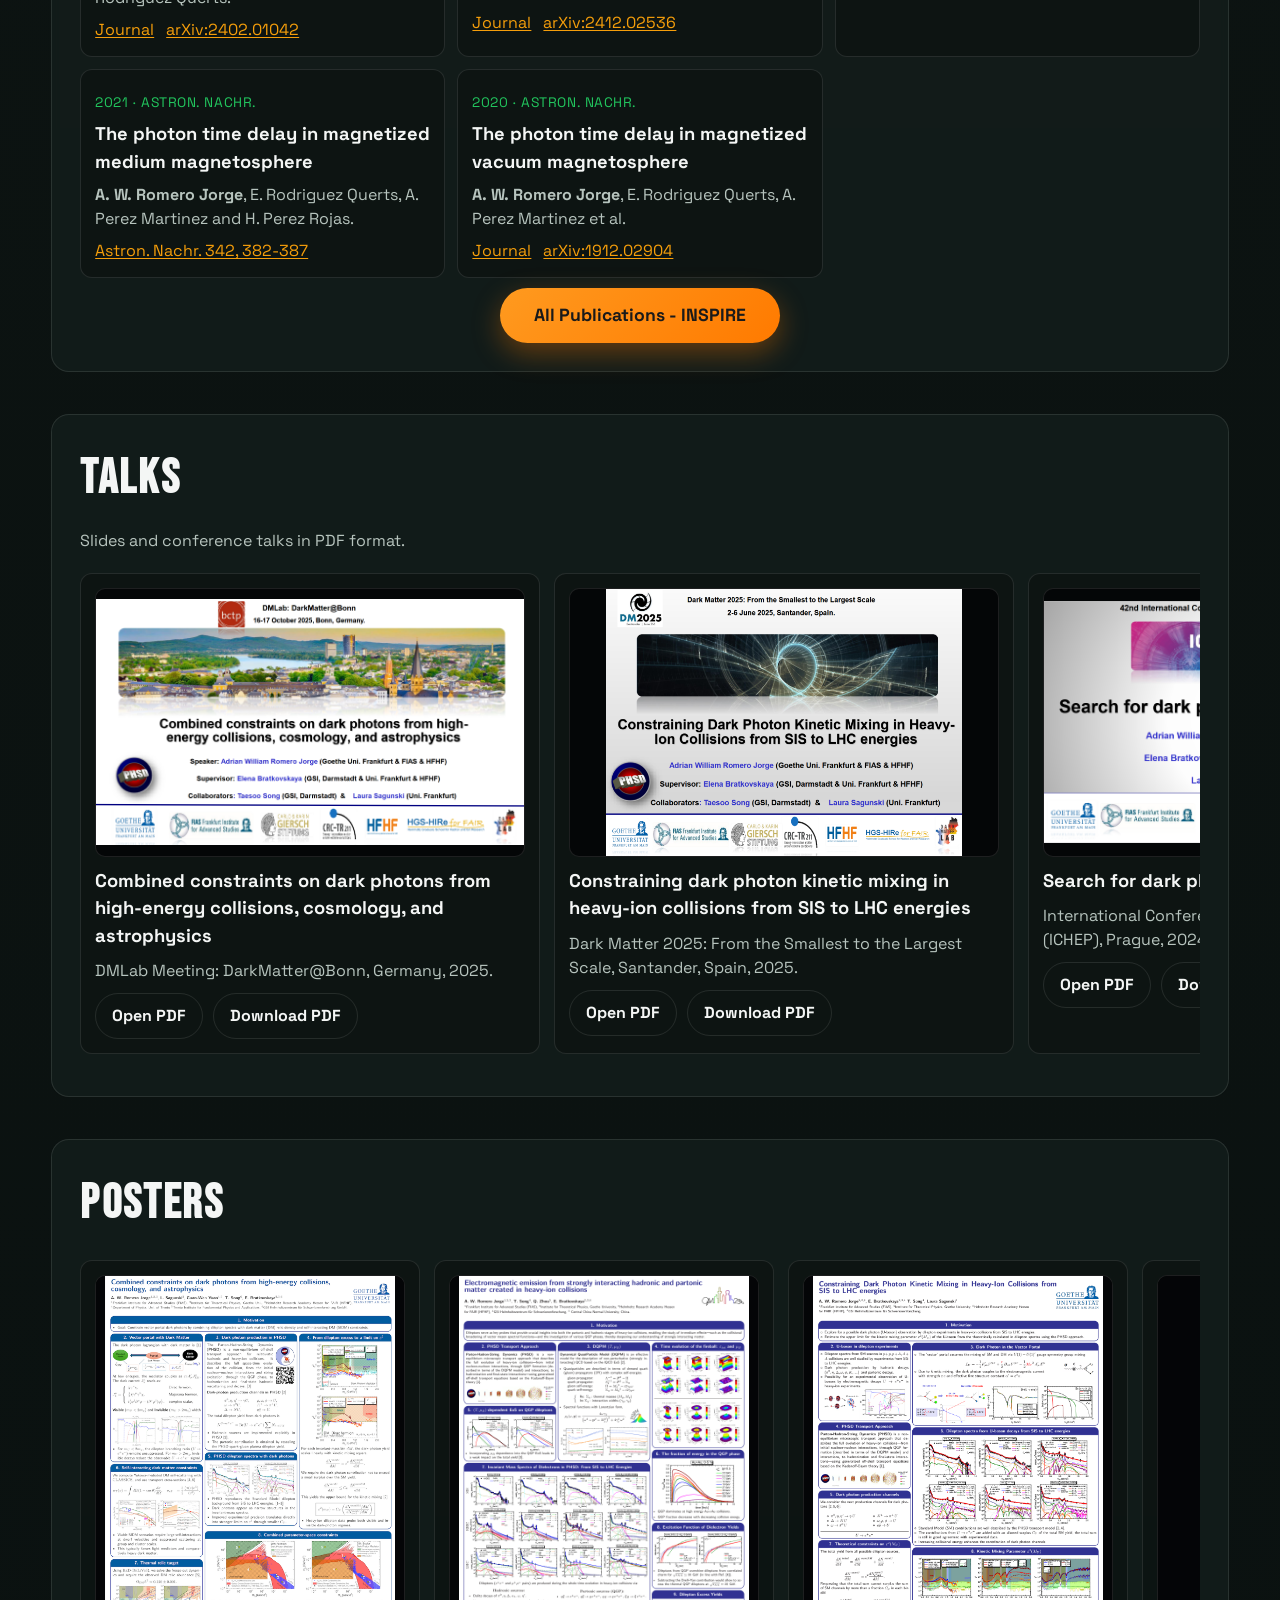
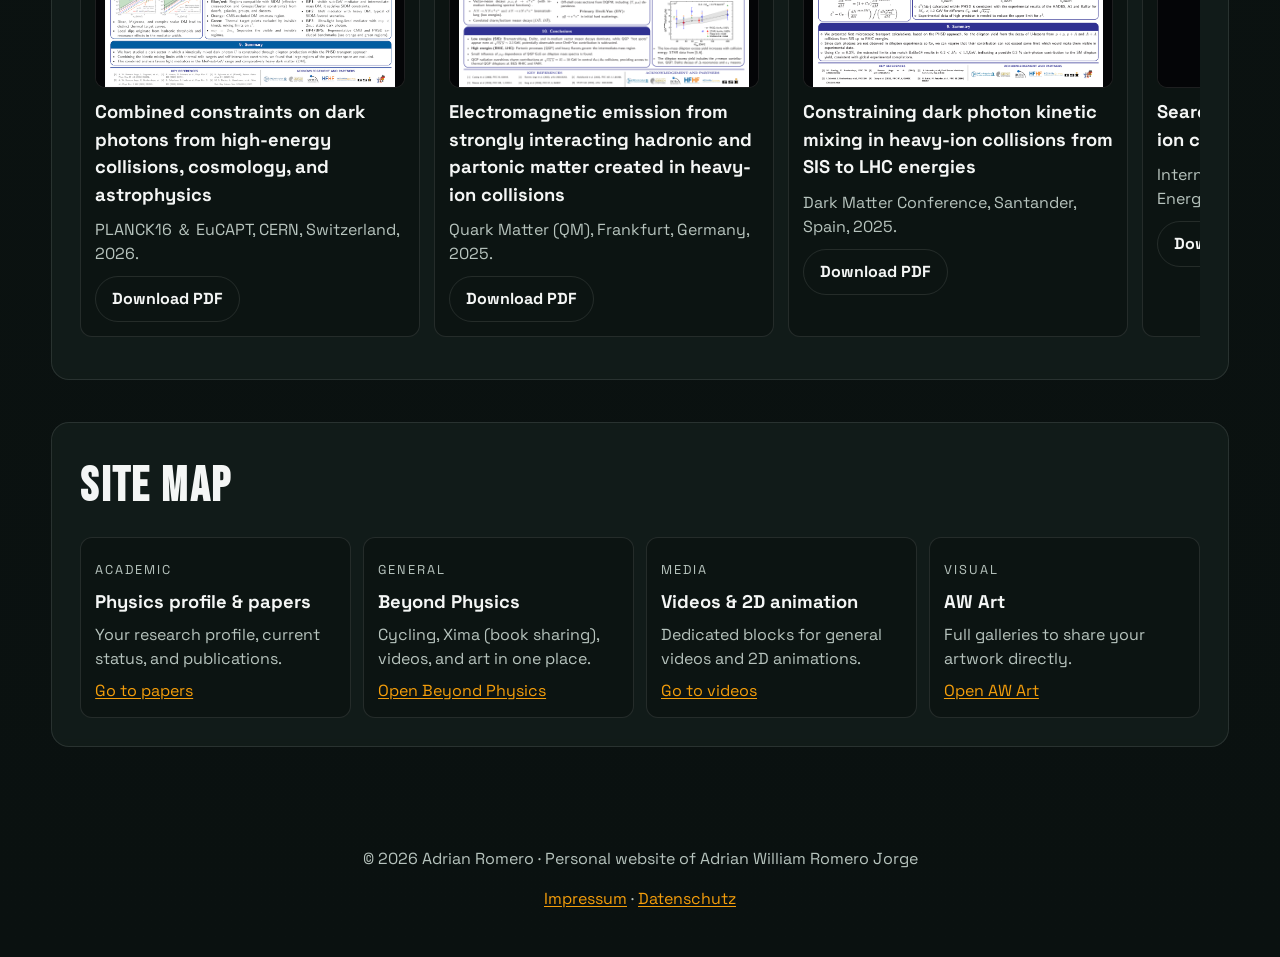
==== commit 315359c6: "Add files via upload" ====
--- a/index.html
+++ b/index.html
@@ -77,42 +77,11 @@
   </header>
 
   <main>
-    <section class="section reveal" id="status">
-      <div class="section-heading">
-        <p class="eyebrow">Academic profile</p>
-        <h2>Current status</h2>
-      </div>
-      <div class="kpi-grid">
-        <article class="kpi">
-          <h3>Current position</h3>
-          <p>Ph.D. Student, FIAS / Goethe University Frankfurt (Dec 2023 - present).</p>
-        </article>
-        <article class="kpi">
-          <h3>Scientific advisors</h3>
-          <p><a class="text-link" href="https://theory.gsi.de/~ebratkov/index.html" target="_blank" rel="noopener noreferrer">Prof. Dr. Elena Bratkovskaya</a> (primary) and <a class="text-link" href="https://dmgw.space/group/laura_sagunski" target="_blank" rel="noopener noreferrer">Prof. Dr. Laura Sagunski</a> (2nd scientific advisor).</p>
-        </article>
-        <article class="kpi">
-          <h3>Research topics</h3>
-          <p>Dark photons, heavy-ion collisions, cosmology and astrophysics constraints.</p>
-        </article>
-        <article class="kpi">
-          <h3>M.S. Physics</h3>
-          <p>University of Havana, Cuba (2022 - 2023).</p>
-        </article>
-        <article class="kpi">
-          <h3>B.S. Physics</h3>
-          <p>University of Havana, Cuba (2016 - 2021).</p>
-        </article>
-        <article class="kpi">
-          <h3>Recent awards</h3>
-          <p>Giersch Excellence Award (2024, 2025) and Karin & Carlo Giersch Scholarship (2023).</p>
-        </article>
-      </div>
-    </section>
+    
 
     <section class="section reveal" id="papers">
       <div class="section-heading">
-        <p class="eyebrow">Research output</p>
+
         <h2>Publications</h2>
       </div>
       <div class="papers-grid">
@@ -200,70 +169,9 @@
         <a class="btn btn-publications" href="https://inspirehep.net/authors/2540791" target="_blank" rel="noopener noreferrer">All Publications - INSPIRE</a>
       </div>
     </section>
-    <section class="section reveal" id="posters">
-      <div class="section-heading">
-
-        <h2>Posters</h2>
-      </div>
-      <p class="section-note">
-      </p>
-      <div class="posters-grid">
-        <article class="poster-card">
-          <a class="poster-image-link" href="posters/p5.png" target="_blank" rel="noopener noreferrer">
-            <img class="poster-image" src="posters/p5.png" alt="Poster 5 preview" loading="lazy" decoding="async" fetchpriority="low" />
-          </a>
-          <h3>Combined constraints on dark photons from high-energy collisions, cosmology, and astrophysics</h3>
-          <p class="poster-meta"> PLANCK16 ＆ EuCAPT, CERN, Switzerland, 2026. </p>
-          <div class="button-row">
-            <a class="btn btn-ghost" href="posters/p5.pdf" download>Download PDF</a>
-          </div>
-        </article>
-
-        <article class="poster-card">
-          <a class="poster-image-link" href="posters/p1.png" target="_blank" rel="noopener noreferrer">
-            <img class="poster-image" src="posters/p1.png" alt="Poster 1 preview" loading="lazy" decoding="async" fetchpriority="low" />
-          </a>
-          <h3>Electromagnetic emission from strongly interacting hadronic and partonic matter created in heavy-ion collisions</h3>
-          <p class="poster-meta"> Quark Matter (QM), Frankfurt, Germany, 2025. </p>
-          <div class="button-row">
-            <a class="btn btn-ghost" href="posters/p1.pdf" download>Download PDF</a>
-          </div>
-        </article>
-
-        <article class="poster-card">
-          <a class="poster-image-link" href="posters/p2.png" target="_blank" rel="noopener noreferrer">
-            <img class="poster-image" src="posters/p2.png" alt="Poster 2 preview" loading="lazy" decoding="async" fetchpriority="low" />
-          </a>
-          <h3>Constraining dark photon kinetic mixing in heavy-ion collisions from SIS to LHC energies</h3>
-          <p class="poster-meta">Dark Matter Conference, Santander, Spain, 2025. </p>
-          <div class="button-row">
-            <a class="btn btn-ghost" href="posters/p2.pdf" download>Download PDF</a>
-          </div>
-        </article>
-
-        <article class="poster-card">
-          <a class="poster-image-link" href="posters/p3.png" target="_blank" rel="noopener noreferrer">
-            <img class="poster-image" src="posters/p3.png" alt="Poster 3 preview" loading="lazy" decoding="async" fetchpriority="low" />
-          </a>
-          <h3>Search for dark photons in heavy-ion collisions</h3>
-          <p class="poster-meta"> International Conference on High Energy Physics (ICHEP), Prague, 2024.</p>
-          <div class="button-row">
-            <a class="btn btn-ghost" href="posters/p3.pdf" download>Download PDF</a>
-          </div>
-        </article>
-
-        <article class="poster-card">
-          <a class="poster-image-link" href="posters/p4.png" target="_blank" rel="noopener noreferrer">
-            <img class="poster-image" src="posters/p4.png" alt="Poster 4 preview" loading="lazy" decoding="async" fetchpriority="low" />
-          </a>
-          <h3>The photon time delay in magnetized vacuum magnetosphere</h3>
-          <p class="poster-meta"> XV Symposium of the Cuban Physics Society, Havana, Cuba, 2020.</p>
-          <div class="button-row">
-            <a class="btn btn-ghost" href="posters/p4.pdf" download>Download PDF</a>
-          </div>
-        </article>
-      </div>
-    </section>
+
+    
+
     <section class="section reveal" id="talks">
       <div class="section-heading">
 
@@ -324,6 +232,72 @@
         </article>
       </div>
     </section>
+
+    <section class="section reveal" id="posters">
+      <div class="section-heading">
+
+        <h2>Posters</h2>
+      </div>
+      <p class="section-note">
+      </p>
+      <div class="posters-grid">
+        <article class="poster-card">
+          <a class="poster-image-link" href="posters/p5.png" target="_blank" rel="noopener noreferrer">
+            <img class="poster-image" src="posters/p5.png" alt="Poster 5 preview" loading="lazy" decoding="async" fetchpriority="low" />
+          </a>
+          <h3>Combined constraints on dark photons from high-energy collisions, cosmology, and astrophysics</h3>
+          <p class="poster-meta"> PLANCK16 ＆ EuCAPT, CERN, Switzerland, 2026. </p>
+          <div class="button-row">
+            <a class="btn btn-ghost" href="posters/p5.pdf" download>Download PDF</a>
+          </div>
+        </article>
+
+        <article class="poster-card">
+          <a class="poster-image-link" href="posters/p1.png" target="_blank" rel="noopener noreferrer">
+            <img class="poster-image" src="posters/p1.png" alt="Poster 1 preview" loading="lazy" decoding="async" fetchpriority="low" />
+          </a>
+          <h3>Electromagnetic emission from strongly interacting hadronic and partonic matter created in heavy-ion collisions</h3>
+          <p class="poster-meta"> Quark Matter (QM), Frankfurt, Germany, 2025. </p>
+          <div class="button-row">
+            <a class="btn btn-ghost" href="posters/p1.pdf" download>Download PDF</a>
+          </div>
+        </article>
+
+        <article class="poster-card">
+          <a class="poster-image-link" href="posters/p2.png" target="_blank" rel="noopener noreferrer">
+            <img class="poster-image" src="posters/p2.png" alt="Poster 2 preview" loading="lazy" decoding="async" fetchpriority="low" />
+          </a>
+          <h3>Constraining dark photon kinetic mixing in heavy-ion collisions from SIS to LHC energies</h3>
+          <p class="poster-meta">Dark Matter Conference, Santander, Spain, 2025. </p>
+          <div class="button-row">
+            <a class="btn btn-ghost" href="posters/p2.pdf" download>Download PDF</a>
+          </div>
+        </article>
+
+        <article class="poster-card">
+          <a class="poster-image-link" href="posters/p3.png" target="_blank" rel="noopener noreferrer">
+            <img class="poster-image" src="posters/p3.png" alt="Poster 3 preview" loading="lazy" decoding="async" fetchpriority="low" />
+          </a>
+          <h3>Search for dark photons in heavy-ion collisions</h3>
+          <p class="poster-meta"> International Conference on High Energy Physics (ICHEP), Prague, 2024.</p>
+          <div class="button-row">
+            <a class="btn btn-ghost" href="posters/p3.pdf" download>Download PDF</a>
+          </div>
+        </article>
+
+        <article class="poster-card">
+          <a class="poster-image-link" href="posters/p4.png" target="_blank" rel="noopener noreferrer">
+            <img class="poster-image" src="posters/p4.png" alt="Poster 4 preview" loading="lazy" decoding="async" fetchpriority="low" />
+          </a>
+          <h3>The photon time delay in magnetized vacuum magnetosphere</h3>
+          <p class="poster-meta"> XV Symposium of the Cuban Physics Society, Havana, Cuba, 2020.</p>
+          <div class="button-row">
+            <a class="btn btn-ghost" href="posters/p4.pdf" download>Download PDF</a>
+          </div>
+        </article>
+      </div>
+    </section>
+
     <section class="section reveal" id="overview">
       <div class="section-heading">
         <h2>Site map</h2>
--- a/styles.css
+++ b/styles.css
@@ -424,19 +424,48 @@
   gap: 12px;
   flex-wrap: wrap;
 }
-.posters-grid {
-  display: grid;
-  gap: 12px;
-  grid-template-columns: repeat(2, minmax(0, 1fr));
+.posters-grid {
+  display: flex;
+  width: 100%;
+  max-width: 100%;
+  min-width: 0;
+  gap: 14px;
+  overflow-x: auto;
+  overflow-y: hidden;
+  padding: 2px 2px 14px;
+  scroll-snap-type: x mandatory;
+  scrollbar-color: var(--accent) rgba(255, 255, 255, 0.1);
+  scrollbar-width: thin;
+}
+
+#posters {
+  overflow: hidden;
+}
+
+.posters-grid::-webkit-scrollbar {
+  height: 10px;
+}
+
+.posters-grid::-webkit-scrollbar-track {
+  background: rgba(255, 255, 255, 0.1);
+  border-radius: 999px;
+}
+
+.posters-grid::-webkit-scrollbar-thumb {
+  background: var(--accent);
+  border-radius: 999px;
 }
 
 .poster-card {
+  flex: 0 0 clamp(260px, 28vw, 340px);
   padding: 14px;
   border: 1px solid var(--line);
   border-radius: 12px;
   background: rgba(0, 0, 0, 0.25);
   display: grid;
   gap: 10px;
+  scroll-snap-align: start;
+  align-content: start;
 }
 
 .poster-image-link {
@@ -460,27 +489,57 @@
   color: var(--muted);
 }
 
-.talks-grid {
-  display: grid;
-  gap: 12px;
-  grid-template-columns: repeat(2, minmax(0, 1fr));
-}
-
-.talk-card {
-  padding: 14px;
-  border: 1px solid var(--line);
-  border-radius: 12px;
-  background: rgba(0, 0, 0, 0.25);
-  display: grid;
-  gap: 10px;
-}
-
-.talk-preview-image {
-  width: 100%;
-  min-height: clamp(220px, 28vw, 380px);
-  border: 1px solid var(--line);
-  border-radius: 10px;
-  display: block;
+.talks-grid {
+  display: flex;
+  width: 100%;
+  max-width: 100%;
+  min-width: 0;
+  gap: 14px;
+  overflow-x: auto;
+  overflow-y: hidden;
+  padding: 2px 2px 14px;
+  scroll-snap-type: x mandatory;
+  scrollbar-color: var(--accent) rgba(255, 255, 255, 0.1);
+  scrollbar-width: thin;
+}
+
+.talks-grid::-webkit-scrollbar {
+  height: 10px;
+}
+
+.talks-grid::-webkit-scrollbar-track {
+  background: rgba(255, 255, 255, 0.1);
+  border-radius: 999px;
+}
+
+.talks-grid::-webkit-scrollbar-thumb {
+  background: var(--accent);
+  border-radius: 999px;
+}
+
+#talks {
+  overflow: hidden;
+}
+
+.talk-card {
+  flex: 0 0 clamp(320px, 36vw, 460px);
+  padding: 14px;
+  border: 1px solid var(--line);
+  border-radius: 12px;
+  background: rgba(0, 0, 0, 0.25);
+  display: grid;
+  gap: 10px;
+  scroll-snap-align: start;
+  align-content: start;
+}
+
+.talk-preview-image {
+  width: 100%;
+  min-height: 0;
+  aspect-ratio: 16 / 10;
+  border: 1px solid var(--line);
+  border-radius: 10px;
+  display: block;
   object-fit: contain;
   background: rgba(5, 6, 7, 0.92);
 }
@@ -855,7 +914,7 @@
   }
 
   .posters-grid {
-    grid-template-columns: repeat(4, minmax(0, 1fr));
+    grid-auto-columns: unset;
   }
 
   .talks-grid {
@@ -876,10 +935,16 @@
   }
 }
 
-@media (max-width: 760px) {
-  .posters-grid,
-  .talks-grid {
-    grid-template-columns: 1fr;
+@media (max-width: 760px) {
+  .talks-grid {
+    grid-template-columns: 1fr;
+  }
+  .posters-grid {
+    display: flex;
+  }
+
+  .poster-card {
+    flex-basis: min(86%, 320px);
   }
   .hero {
     padding-top: 128px;
@@ -1345,6 +1410,44 @@
   -webkit-backdrop-filter: blur(4px);
 }
 
+.profile-cv-btn {
+  width: 100%;
+  margin-top: 14px;
+  text-align: center;
+}
+
+.research-interests {
+  max-width: 720px;
+  margin-top: 18px;
+  padding: 12px 14px;
+  border: 1px solid rgba(255, 255, 255, 0.12);
+  border-radius: 16px;
+  background: rgba(0, 0, 0, 0.18);
+  backdrop-filter: blur(4px);
+  -webkit-backdrop-filter: blur(4px);
+}
+
+.research-interests h2 {
+  font-size: clamp(1.18rem, 2.5vw, 1.55rem);
+  margin: 0 0 6px;
+}
+
+.interest-list {
+  margin: 0;
+  padding-left: 18px;
+  display: grid;
+  grid-template-columns: repeat(2, minmax(0, 1fr));
+  column-gap: 24px;
+  row-gap: 6px;
+  color: var(--muted);
+  font-size: 0.88rem;
+  line-height: 1.35;
+}
+
+.interest-list li::marker {
+  color: var(--accent-2);
+}
+
 @media (min-width: 860px) {
   .hero .hero-grid {
     align-items: start;
@@ -1376,4 +1479,28 @@
   .hero .profile-card {
     margin-top: 20px;
   }
-}
+
+  .research-interests {
+    padding: 14px;
+  }
+
+  .interest-list {
+    grid-template-columns: 1fr;
+  }
+}
+
+/* Talks carousel overrides */
+.talks-grid {
+  display: flex;
+  grid-template-columns: none;
+}
+
+.talk-card {
+  flex: 0 0 clamp(320px, 36vw, 460px);
+}
+
+@media (max-width: 760px) {
+  .talk-card {
+    flex-basis: min(88%, 360px);
+  }
+}
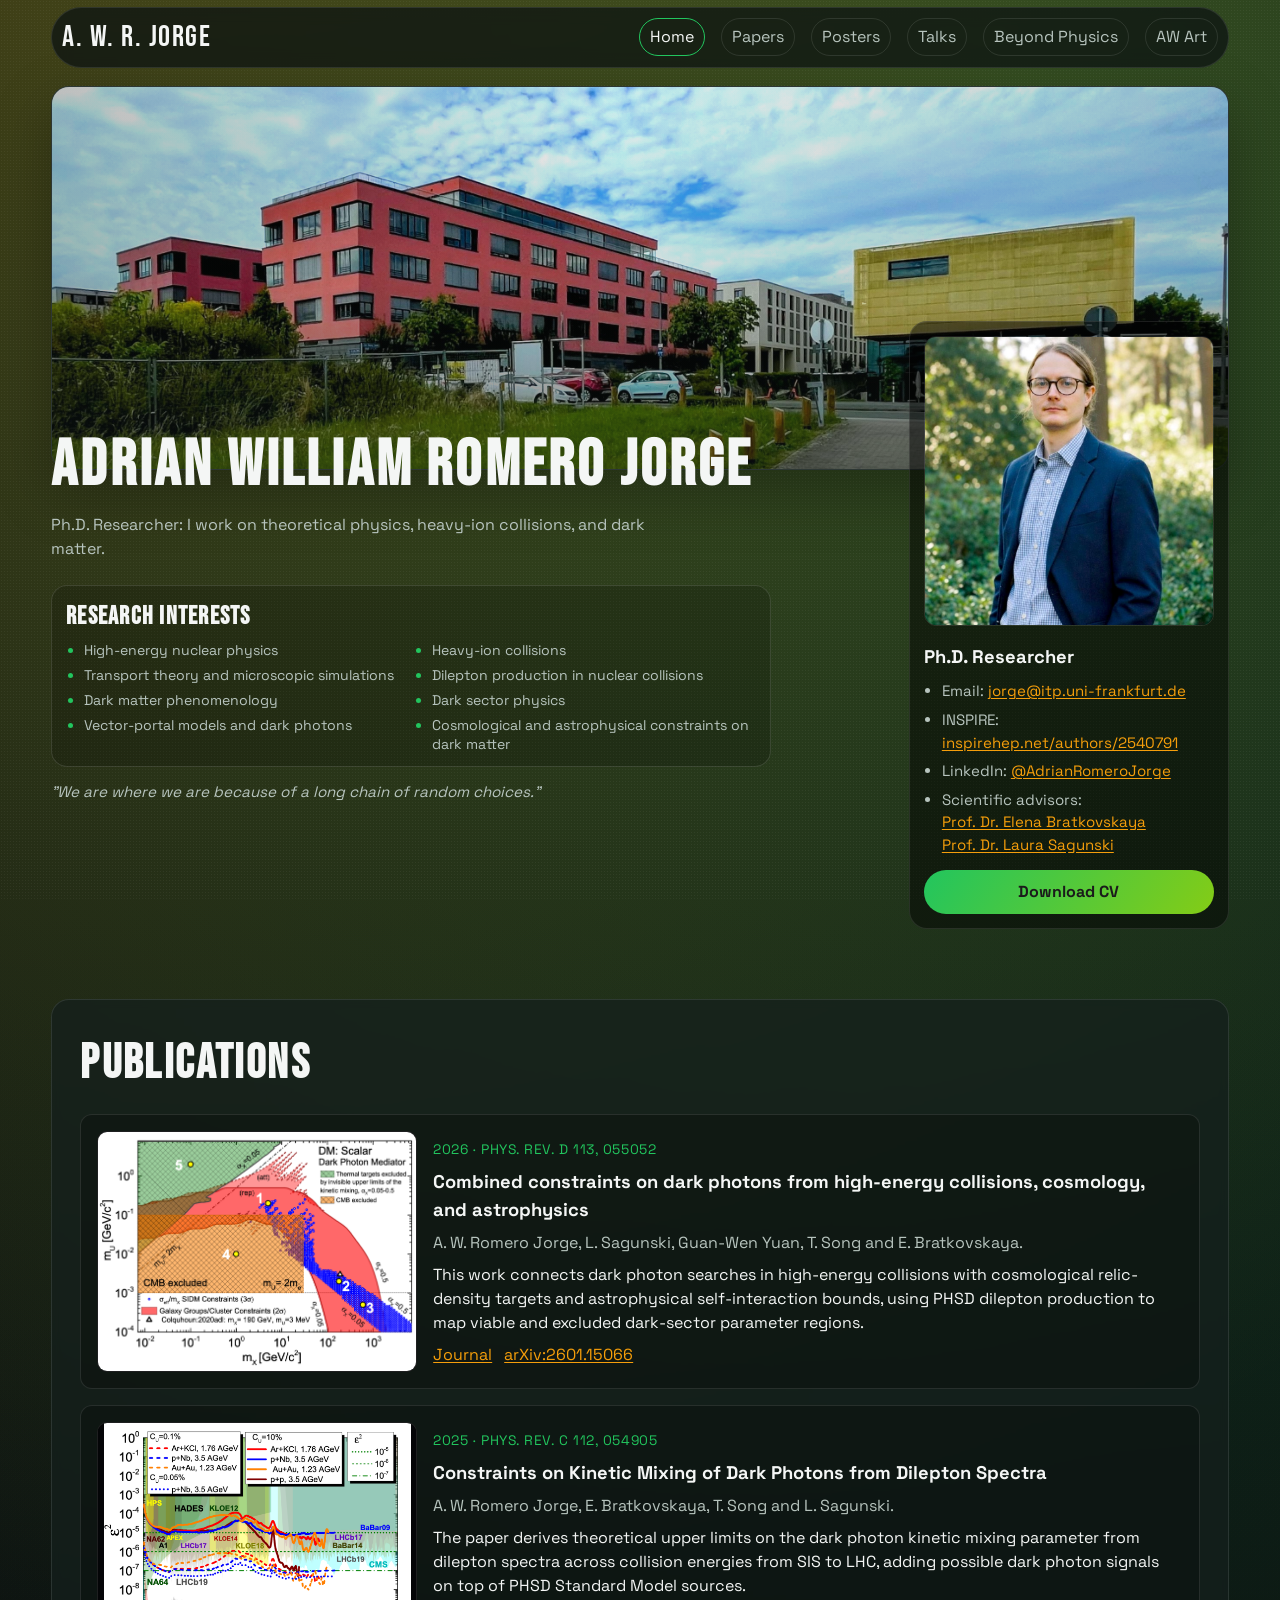
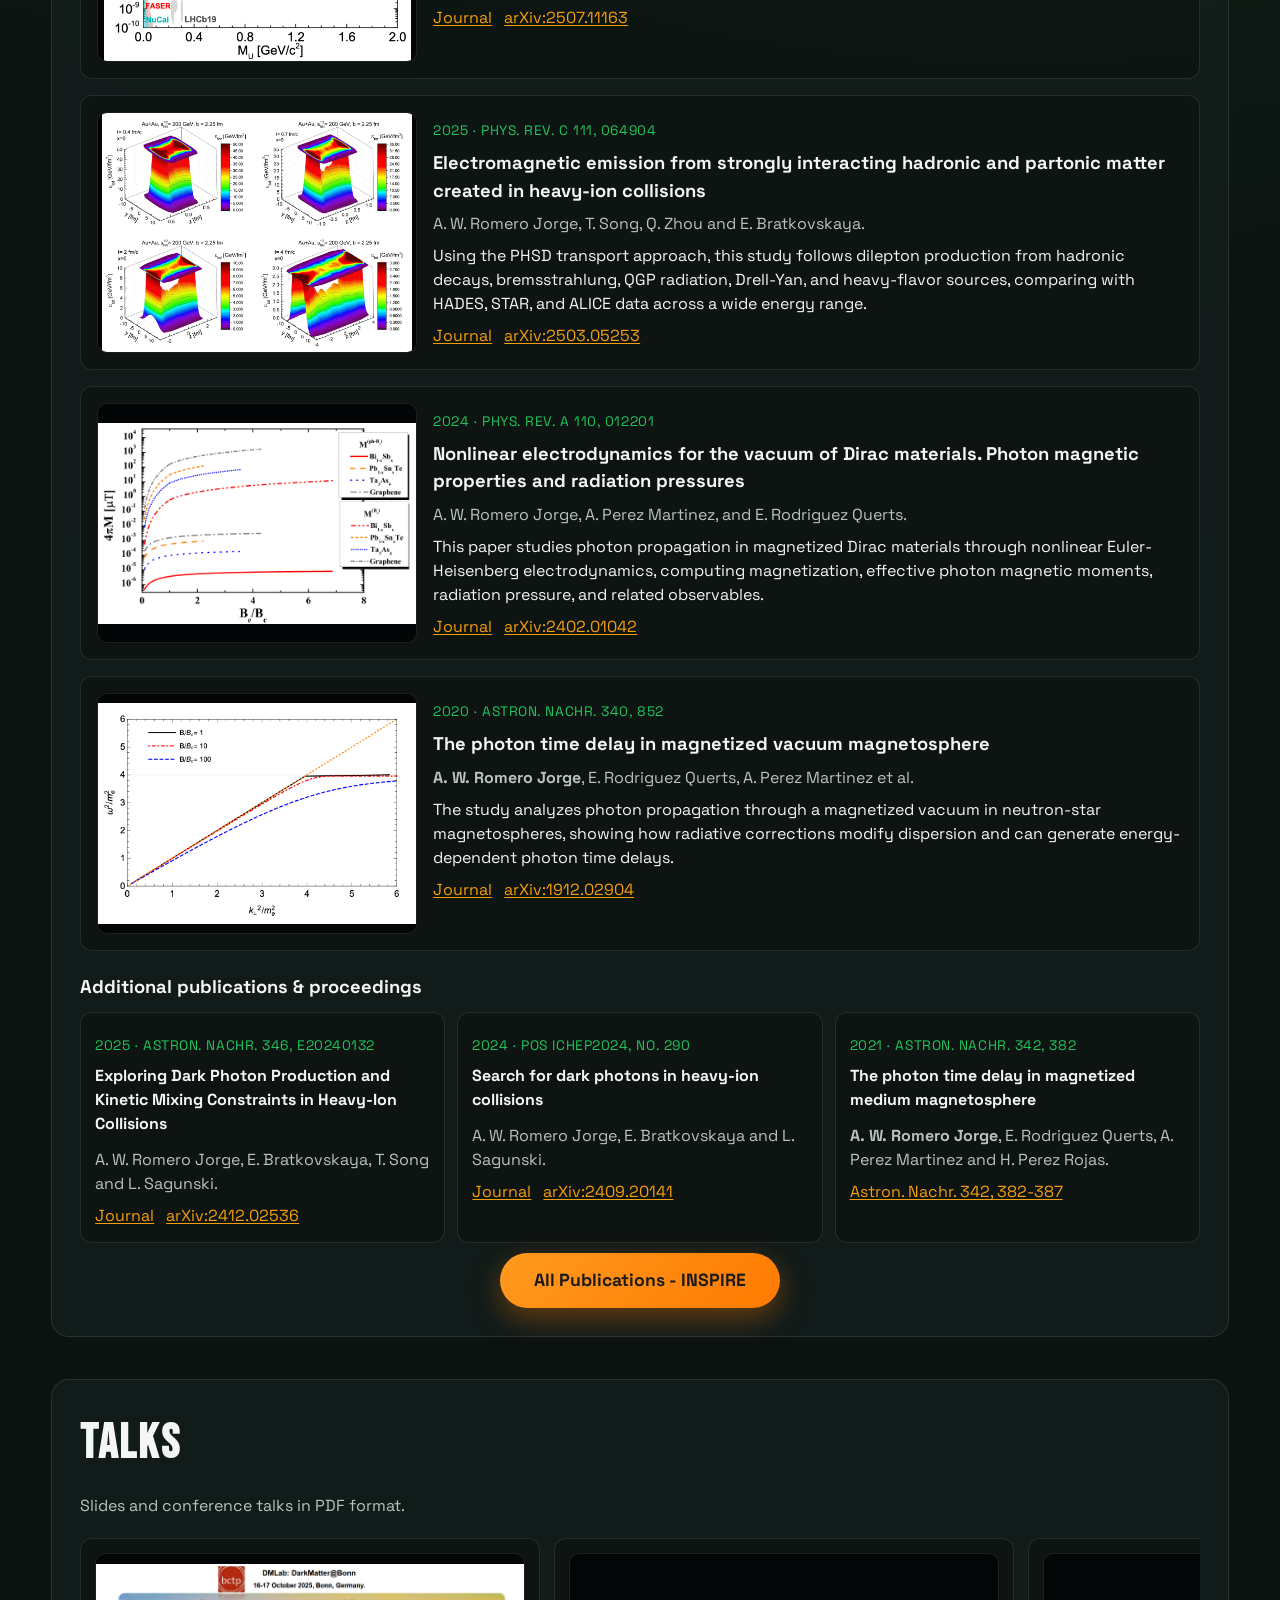
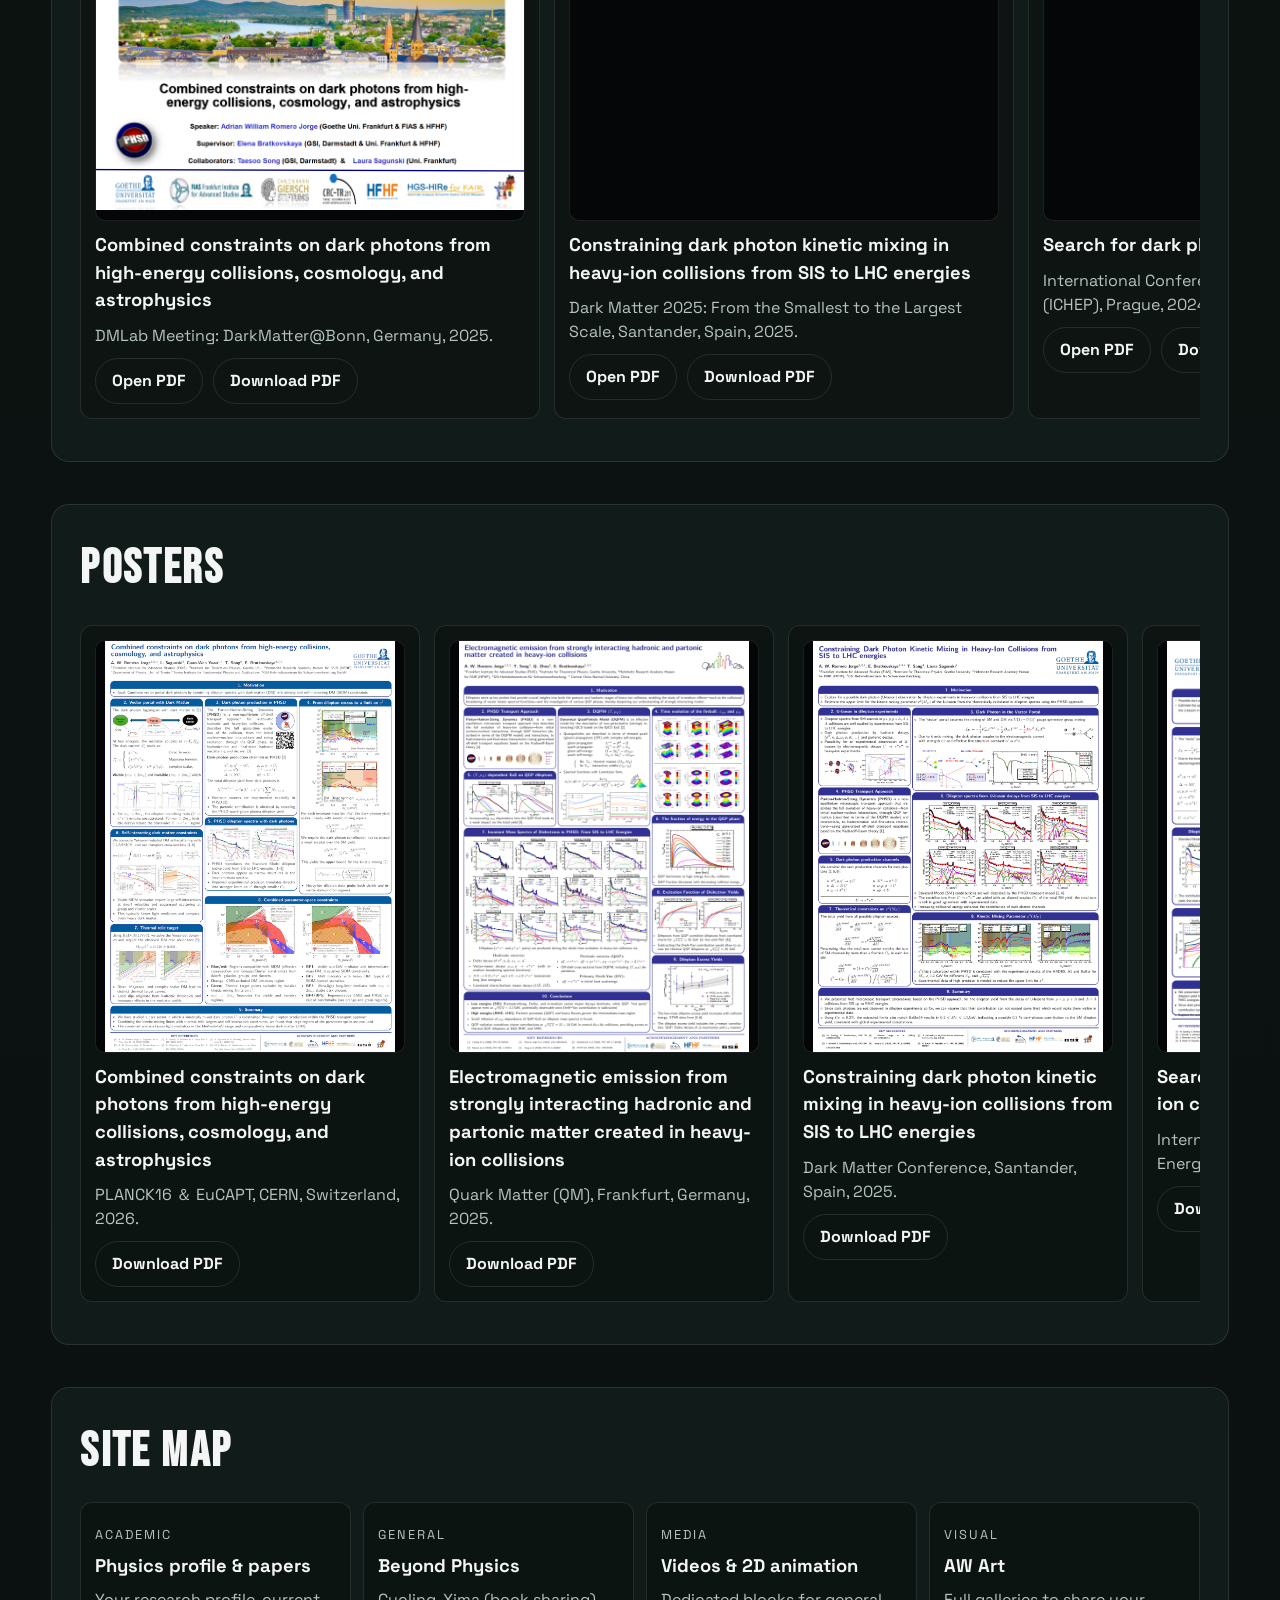
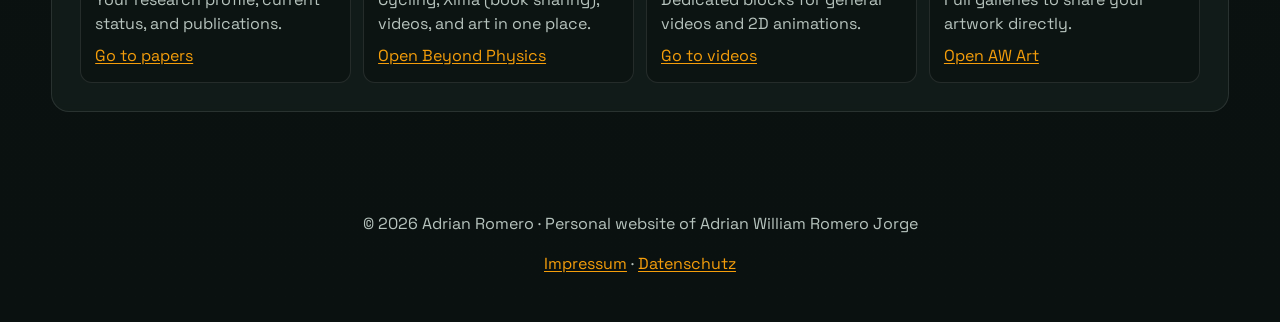
==== commit 262051d0: "Add files via upload" ====
--- a/index.html
+++ b/index.html
@@ -18,8 +18,6 @@
       <a class="logo" href="index.html">A. W. R. Jorge</a>
       <div class="menu">
         <a class="active" href="index.html">Home</a>
-        <a href="#status">Current status</a>
-        <a href="skills.html">Skills</a>
         <a href="#papers">Papers</a>
         <a href="#posters">Posters</a>
         <a href="#talks">Talks</a>
@@ -36,14 +34,8 @@
       <div class="hero-content hero-text">
         <h1 class="hero-name">Adrian William Romero Jorge</h1>
         <p class="lead">
-          Ph.D. Researcher at  Goethe University Frankfurt. I work on theoretical physics, heavy-ion collisions, and dark matter.
+          Ph.D. Researcher: I work on theoretical physics, heavy-ion collisions, and dark matter.
         </p>
-        <div class="button-row">
-          <a class="btn btn-ghost" href="#papers">View papers</a>
-          <a class="btn btn-ghost" href="#talks">View talks</a>
-          <a class="btn btn-ghost" href="beyond-physics.html">Beyond Physics</a>
-          <a class="btn btn-ghost" href="arte.html">View Art</a>
-        </div>
         <div class="research-interests" aria-label="Research interests">
           <h2>Research interests</h2>
           <ul class="interest-list">
@@ -84,85 +76,120 @@
 
         <h2>Publications</h2>
       </div>
-      <div class="papers-grid">
-        <article class="paper-card">
-          <p class="paper-meta">2026 · Phys. Rev. D</p>
-          <h3>Combined constraints on dark photons from high-energy collisions, cosmology, and astrophysics</h3>
-          <p>A. W. Romero Jorge, L. Sagunski, Guan-Wen Yuan, T. Song and E. Bratkovskaya.</p>
-          <div class="paper-links">
-             <a class="text-link" href="https://journals.aps.org/prd/abstract/10.1103/dmzt-4wsz" target="_blank" rel="noopener noreferrer">Journal</a>
-            <a class="text-link" href="https://arxiv.org/abs/2601.15066" target="_blank" rel="noopener noreferrer">arXiv:2601.15066</a>
-          </div>
-        </article>
-
-        <article class="paper-card">
-          <p class="paper-meta">2025 · Phys. Rev. C</p>
-          <h3>Constraints on Kinetic Mixing of Dark Photons from Dilepton Spectra</h3>
-          <p>A. W. Romero Jorge, E. Bratkovskaya, T. Song and L. Sagunski.</p>
-          <div class="paper-links">
-            <a class="text-link" href="https://journals.aps.org/prc/pdf/10.1103/PhysRevC.111.064904" target="_blank" rel="noopener noreferrer">Journal</a>
-            <a class="text-link" href="https://arxiv.org/abs/2507.11163" target="_blank" rel="noopener noreferrer">arXiv:2507.11163</a>
-          </div>
-        </article>
-
-        <article class="paper-card">
-          <p class="paper-meta">2025 · Phys. Rev. C</p>
-          <h3>Electromagnetic emission from strongly interacting hadronic and partonic matter created in heavy-ion collisions</h3>
-          <p>A. W. Romero Jorge, T. Song, Q. Zhou and E. Bratkovskaya.</p>
-          <div class="paper-links">
-            <a class="text-link" href="https://journals.aps.org/prc/pdf/10.1103/PhysRevC.111.064904" target="_blank" rel="noopener noreferrer">Journal</a>
-            <a class="text-link" href="https://doi.org/10.48550/arXiv.2503.05253" target="_blank" rel="noopener noreferrer">arXiv:2503.05253</a>
-          </div>
-        </article>
-
-        <article class="paper-card">
-          <p class="paper-meta">2024 · Phys. Rev. A</p>
-          <h3>Nonlinear electrodynamics for the vacuum of Dirac materials. Photon magnetic properties and radiation pressures</h3>
-          <p>A. W. Romero Jorge, A. Perez Martinez, and E. Rodriguez Querts.</p>
-          <div class="paper-links">
-            <a class="text-link" href="https://doi.org/10.1103/PhysRevA.110.012201" target="_blank" rel="noopener noreferrer">Journal</a>
-            <a class="text-link" href="https://arxiv.org/abs/2402.01042" target="_blank" rel="noopener noreferrer">arXiv:2402.01042</a>
-          </div>
-        </article>
-
-        <article class="paper-card">
-          <p class="paper-meta">2024 · Conference proceedings: Astronomical Notes</p>
-          <h3>Exploring Dark Photon Production and Kinetic Mixing Constraints in Heavy-Ion Collisions</h3>
-          <p>A. W. Romero Jorge, E. Bratkovskaya, T. Song and L. Sagunski.</p>
-          <div class="paper-links">
-            <a class="text-link" href="https://doi.org/10.1002/asna.20240132" target="_blank" rel="noopener noreferrer">Journal</a>
-            <a class="text-link" href="https://arxiv.org/abs/2412.02536" target="_blank" rel="noopener noreferrer">arXiv:2412.02536</a>
-          </div>
-        </article>
-
-        <article class="paper-card">
-          <p class="paper-meta">2024 · ICHEP proceedings: PoS</p>
-          <h3>Search for dark photons in heavy-ion collisions</h3>
-          <p>A. W. Romero Jorge, E. Bratkovskaya and L. Sagunski.</p>
-          <div class="paper-links">
-            <a class="text-link" href="https://doi.org/10.22323/1.476.0290" target="_blank" rel="noopener noreferrer">Journal</a>
-            <a class="text-link" href="https://arxiv.org/abs/2409.20141" target="_blank" rel="noopener noreferrer">arXiv:2409.20141</a>
-          </div>
-        </article>
-
-        <article class="paper-card">
-          <p class="paper-meta">2021 · Astron. Nachr.</p>
-          <h3>The photon time delay in magnetized medium magnetosphere</h3>
-          <p><strong>A. W. Romero Jorge</strong>, E. Rodriguez Querts, A. Perez Martinez and H. Perez Rojas.</p>
-          <div class="paper-links">
-            <a class="text-link" href="https://doi.org/10.1002/asna.202113938" target="_blank" rel="noopener noreferrer">Astron. Nachr. 342, 382-387</a>
-          </div>
-        </article>
-
-        <article class="paper-card">
-          <p class="paper-meta">2020 · Astron. Nachr.</p>
-          <h3>The photon time delay in magnetized vacuum magnetosphere</h3>
-          <p><strong>A. W. Romero Jorge</strong>, E. Rodriguez Querts, A. Perez Martinez et al.</p>
-          <div class="paper-links">
-            <a class="text-link" href="https://doi.org/10.1002/asna.201913736" target="_blank" rel="noopener noreferrer">Journal</a>
-            <a class="text-link" href="https://arxiv.org/abs/1912.02904" target="_blank" rel="noopener noreferrer">arXiv:1912.02904</a>
-          </div>
-        </article>
+      <div class="papers-feature-grid">
+        <article class="paper-card paper-feature-card">
+          <a class="paper-figure-link" href="papers/p1.png" target="_blank" rel="noopener noreferrer">
+            <img class="paper-figure" src="papers/p1.png" alt="Dark photon combined constraints figure" loading="lazy" decoding="async" fetchpriority="low" />
+          </a>
+          <div class="paper-content">
+            <p class="paper-meta">2026 · Phys. Rev. D 113, 055052</p>
+            <h3>Combined constraints on dark photons from high-energy collisions, cosmology, and astrophysics</h3>
+            <p class="paper-authors">A. W. Romero Jorge, L. Sagunski, Guan-Wen Yuan, T. Song and E. Bratkovskaya.</p>
+            <p class="paper-summary">This work connects dark photon searches in high-energy collisions with cosmological relic-density targets and astrophysical self-interaction bounds, using PHSD dilepton production to map viable and excluded dark-sector parameter regions.</p>
+            <div class="paper-links">
+               <a class="text-link" href="https://journals.aps.org/prd/abstract/10.1103/dmzt-4wsz" target="_blank" rel="noopener noreferrer">Journal</a>
+              <a class="text-link" href="https://arxiv.org/abs/2601.15066" target="_blank" rel="noopener noreferrer">arXiv:2601.15066</a>
+            </div>
+          </div>
+        </article>
+
+        <article class="paper-card paper-feature-card">
+          <a class="paper-figure-link" href="papers/p2.png" target="_blank" rel="noopener noreferrer">
+            <img class="paper-figure" src="papers/p2.png" alt="Dark photon kinetic mixing constraints figure" loading="lazy" decoding="async" fetchpriority="low" />
+          </a>
+          <div class="paper-content">
+            <p class="paper-meta">2025 · Phys. Rev. C 112,  054905</p>
+            <h3>Constraints on Kinetic Mixing of Dark Photons from Dilepton Spectra</h3>
+            <p class="paper-authors">A. W. Romero Jorge, E. Bratkovskaya, T. Song and L. Sagunski.</p>
+            <p class="paper-summary">The paper derives theoretical upper limits on the dark photon kinetic mixing parameter from dilepton spectra across collision energies from SIS to LHC, adding possible dark photon signals on top of PHSD Standard Model sources.</p>
+            <div class="paper-links">
+              <a class="text-link" href="https://doi.org/10.1103/qzzg-h1xw" target="_blank" rel="noopener noreferrer">Journal</a>
+              <a class="text-link" href="https://arxiv.org/abs/2507.11163" target="_blank" rel="noopener noreferrer">arXiv:2507.11163</a>
+            </div>
+          </div>
+        </article>
+
+        <article class="paper-card paper-feature-card">
+          <a class="paper-figure-link" href="papers/p3.png" target="_blank" rel="noopener noreferrer">
+            <img class="paper-figure" src="papers/p3.png" alt="Electromagnetic emission in heavy-ion collisions figure" loading="lazy" decoding="async" fetchpriority="low" />
+          </a>
+          <div class="paper-content">
+            <p class="paper-meta">2025 · Phys. Rev. C 111,  064904</p>
+            <h3>Electromagnetic emission from strongly interacting hadronic and partonic matter created in heavy-ion collisions</h3>
+            <p class="paper-authors">A. W. Romero Jorge, T. Song, Q. Zhou and E. Bratkovskaya.</p>
+            <p class="paper-summary">Using the PHSD transport approach, this study follows dilepton production from hadronic decays, bremsstrahlung, QGP radiation, Drell-Yan, and heavy-flavor sources, comparing with HADES, STAR, and ALICE data across a wide energy range.</p>
+            <div class="paper-links">
+              <a class="text-link" href="https://journals.aps.org/prc/pdf/10.1103/PhysRevC.111.064904" target="_blank" rel="noopener noreferrer">Journal</a>
+              <a class="text-link" href="https://doi.org/10.48550/arXiv.2503.05253" target="_blank" rel="noopener noreferrer">arXiv:2503.05253</a>
+            </div>
+          </div>
+        </article>
+
+        <article class="paper-card paper-feature-card">
+          <a class="paper-figure-link" href="papers/p4.png" target="_blank" rel="noopener noreferrer">
+            <img class="paper-figure" src="papers/p4.png" alt="Dirac materials nonlinear electrodynamics figure" loading="lazy" decoding="async" fetchpriority="low" />
+          </a>
+          <div class="paper-content">
+            <p class="paper-meta">2024 · Phys. Rev. A 110,  012201</p>
+            <h3>Nonlinear electrodynamics for the vacuum of Dirac materials. Photon magnetic properties and radiation pressures</h3>
+            <p class="paper-authors">A. W. Romero Jorge, A. Perez Martinez, and E. Rodriguez Querts.</p>
+            <p class="paper-summary">This paper studies photon propagation in magnetized Dirac materials through nonlinear Euler-Heisenberg electrodynamics, computing magnetization, effective photon magnetic moments, radiation pressure, and related observables.</p>
+            <div class="paper-links">
+              <a class="text-link" href="https://doi.org/10.1103/PhysRevA.110.012201" target="_blank" rel="noopener noreferrer">Journal</a>
+              <a class="text-link" href="https://arxiv.org/abs/2402.01042" target="_blank" rel="noopener noreferrer">arXiv:2402.01042</a>
+            </div>
+          </div>
+        </article>
+
+        <article class="paper-card paper-feature-card">
+          <a class="paper-figure-link" href="papers/p5.png" target="_blank" rel="noopener noreferrer">
+            <img class="paper-figure" src="papers/p5.png" alt="Magnetized vacuum magnetosphere photon delay figure" loading="lazy" decoding="async" fetchpriority="low" />
+          </a>
+          <div class="paper-content">
+            <p class="paper-meta">2020 · Astron. Nachr. 340,  852</p>
+            <h3>The photon time delay in magnetized vacuum magnetosphere</h3>
+            <p class="paper-authors"><strong>A. W. Romero Jorge</strong>, E. Rodriguez Querts, A. Perez Martinez et al.</p>
+            <p class="paper-summary">The study analyzes photon propagation through a magnetized vacuum in neutron-star magnetospheres, showing how radiative corrections modify dispersion and can generate energy-dependent photon time delays.</p>
+            <div class="paper-links">
+              <a class="text-link" href="https://doi.org/10.1002/asna.201913736" target="_blank" rel="noopener noreferrer">Journal</a>
+              <a class="text-link" href="https://arxiv.org/abs/1912.02904" target="_blank" rel="noopener noreferrer">arXiv:1912.02904</a>
+            </div>
+          </div>
+        </article>
+      </div>
+
+      <div class="additional-publications">
+        <h3>Additional publications & proceedings</h3>
+        <div class="compact-papers-grid">
+          <article class="paper-card paper-compact">
+            <p class="paper-meta">2025 · Astron. Nachr. 346, e20240132</p>
+            <h3>Exploring Dark Photon Production and Kinetic Mixing Constraints in Heavy-Ion Collisions</h3>
+            <p>A. W. Romero Jorge, E. Bratkovskaya, T. Song and L. Sagunski.</p>
+            <div class="paper-links">
+              <a class="text-link" href="https://doi.org/10.1002/asna.20240132" target="_blank" rel="noopener noreferrer">Journal</a>
+              <a class="text-link" href="https://arxiv.org/abs/2412.02536" target="_blank" rel="noopener noreferrer">arXiv:2412.02536</a>
+            </div>
+          </article>
+
+          <article class="paper-card paper-compact">
+            <p class="paper-meta">2024 · PoS ICHEP2024, no. 290</p>
+            <h3>Search for dark photons in heavy-ion collisions</h3>
+            <p>A. W. Romero Jorge, E. Bratkovskaya and L. Sagunski.</p>
+            <div class="paper-links">
+              <a class="text-link" href="https://doi.org/10.22323/1.476.0290" target="_blank" rel="noopener noreferrer">Journal</a>
+              <a class="text-link" href="https://arxiv.org/abs/2409.20141" target="_blank" rel="noopener noreferrer">arXiv:2409.20141</a>
+            </div>
+          </article>
+
+          <article class="paper-card paper-compact">
+            <p class="paper-meta">2021 · Astron. Nachr. 342, 382</p>
+            <h3>The photon time delay in magnetized medium magnetosphere</h3>
+            <p><strong>A. W. Romero Jorge</strong>, E. Rodriguez Querts, A. Perez Martinez and H. Perez Rojas.</p>
+            <div class="paper-links">
+              <a class="text-link" href="https://doi.org/10.1002/asna.202113938" target="_blank" rel="noopener noreferrer">Astron. Nachr. 342, 382-387</a>
+            </div>
+          </article>
+        </div>
       </div>
 
       <div class="publications-cta">
@@ -341,6 +368,3 @@
 
 
 
-
-
-
--- a/styles.css
+++ b/styles.css
@@ -396,6 +396,11 @@
   gap: 12px;
 }
 
+.papers-feature-grid {
+  display: grid;
+  gap: 16px;
+}
+
 .paper-card {
   padding: 14px;
   border: 1px solid var(--line);
@@ -403,6 +408,18 @@
   background: rgba(0, 0, 0, 0.25);
 }
 
+.paper-feature-card {
+  display: grid;
+  grid-template-columns: minmax(180px, 320px) minmax(0, 1fr);
+  gap: 16px;
+  align-items: start;
+  padding: 16px;
+}
+
+.paper-content {
+  min-width: 0;
+}
+
 .paper-card h3 {
   margin-top: 4px;
 }
@@ -410,6 +427,31 @@
 .paper-card p {
   margin: 8px 0;
   color: var(--muted);
+}
+
+.paper-figure-link {
+  display: block;
+  overflow: hidden;
+  border: 1px solid var(--line);
+  border-radius: 10px;
+  background: rgba(5, 6, 7, 0.92);
+}
+
+.paper-figure {
+  width: 100%;
+  aspect-ratio: 4 / 3;
+  display: block;
+  object-fit: contain;
+  background: rgba(5, 6, 7, 0.92);
+}
+
+.paper-authors {
+  color: var(--muted);
+}
+
+.paper-summary {
+  color: var(--text) !important;
+  max-width: 78ch;
 }
 
 .paper-meta {
@@ -423,6 +465,27 @@
   display: flex;
   gap: 12px;
   flex-wrap: wrap;
+}
+
+.additional-publications {
+  margin-top: 22px;
+}
+
+.additional-publications h3 {
+  margin-bottom: 12px;
+}
+
+.compact-papers-grid {
+  display: grid;
+  gap: 12px;
+}
+
+.paper-compact {
+  align-content: start;
+}
+
+.paper-compact h3 {
+  font-size: 1rem;
 }
 .posters-grid {
   display: flex;
@@ -884,14 +947,18 @@
     grid-template-columns: repeat(2, minmax(0, 1fr));
   }
 
-  .kpi-grid,
-  .papers-grid {
-    grid-template-columns: repeat(3, minmax(0, 1fr));
-  }
-
-  .posters-grid {
-    grid-template-columns: repeat(2, minmax(0, 1fr));
-  }
+  .kpi-grid,
+  .papers-grid {
+    grid-template-columns: repeat(3, minmax(0, 1fr));
+  }
+
+  .compact-papers-grid {
+    grid-template-columns: repeat(3, minmax(0, 1fr));
+  }
+
+  .posters-grid {
+    grid-template-columns: repeat(2, minmax(0, 1fr));
+  }
 
   .talks-grid {
     grid-template-columns: repeat(2, minmax(0, 1fr));
@@ -936,6 +1003,16 @@
 }
 
 @media (max-width: 760px) {
+  .paper-feature-card {
+    grid-template-columns: 1fr;
+    gap: 12px;
+    padding: 12px;
+  }
+
+  .paper-figure {
+    max-height: 260px;
+  }
+
   .talks-grid {
     grid-template-columns: 1fr;
   }
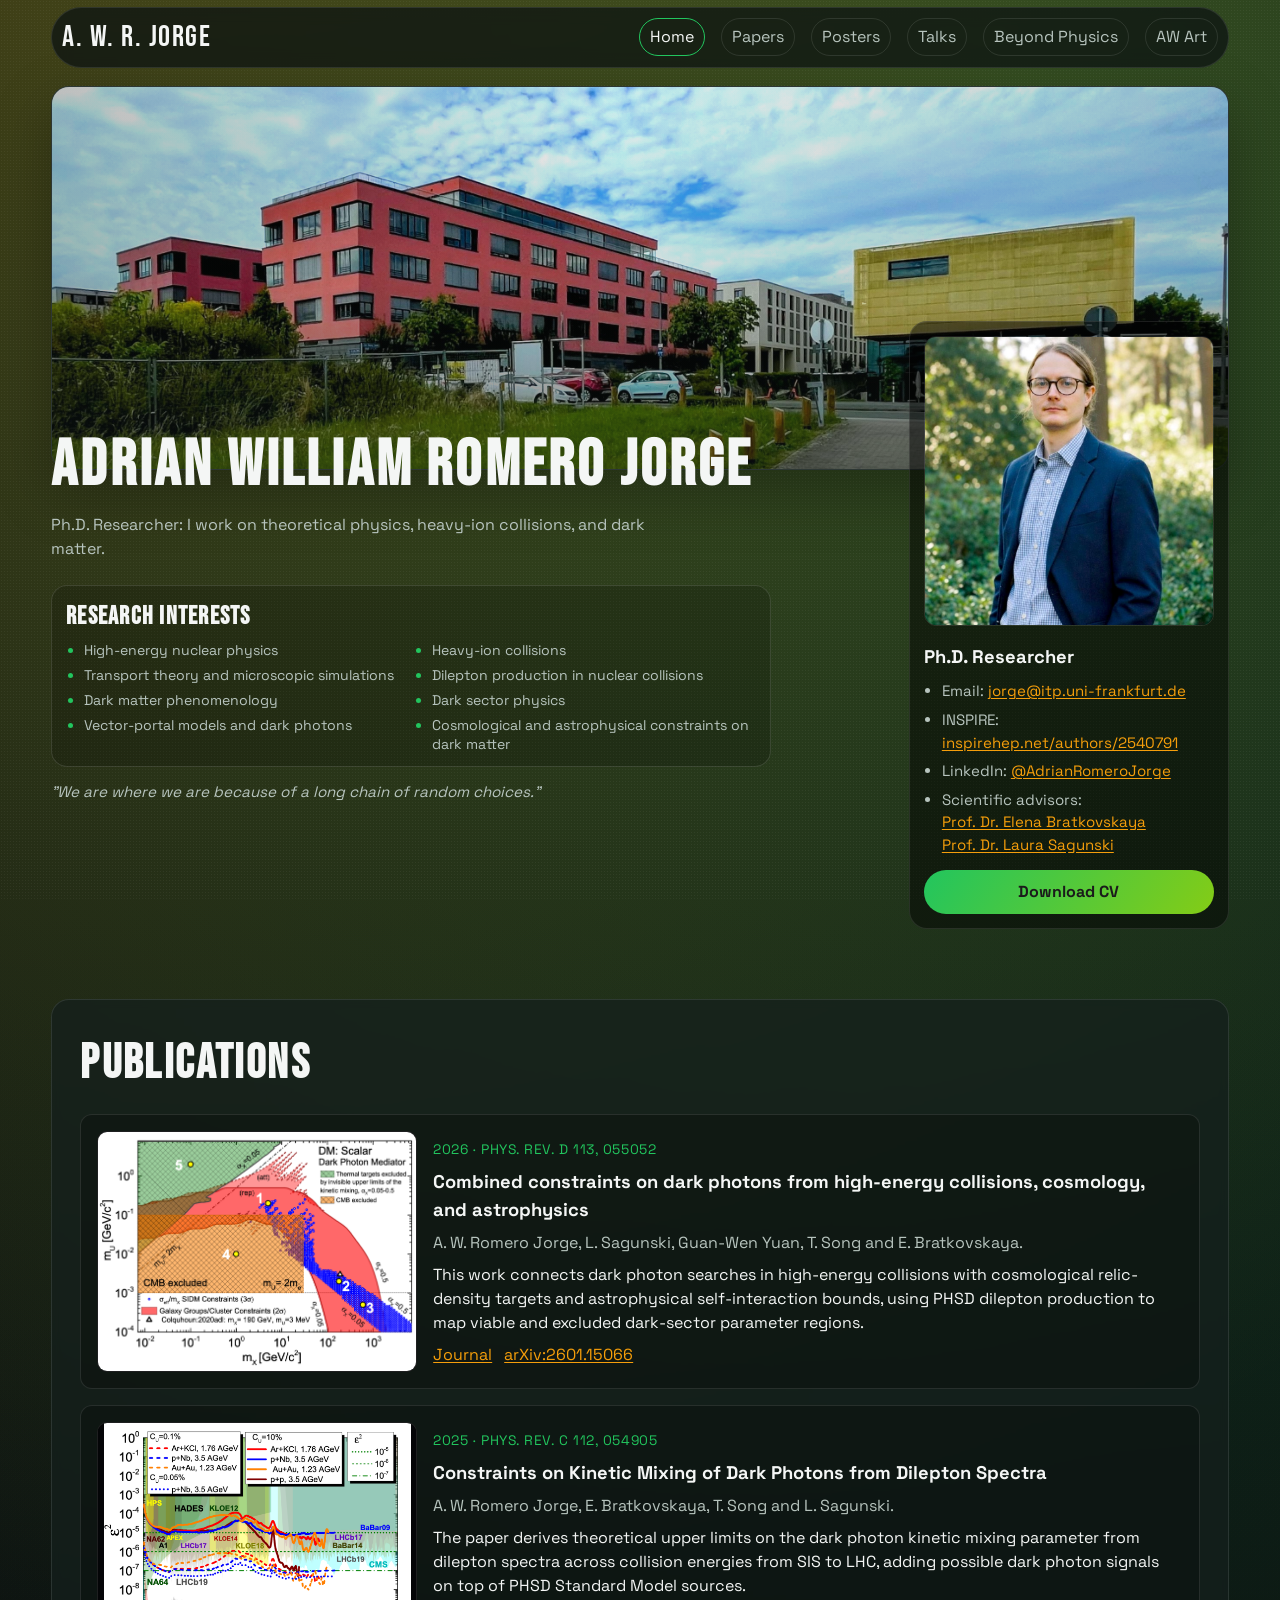
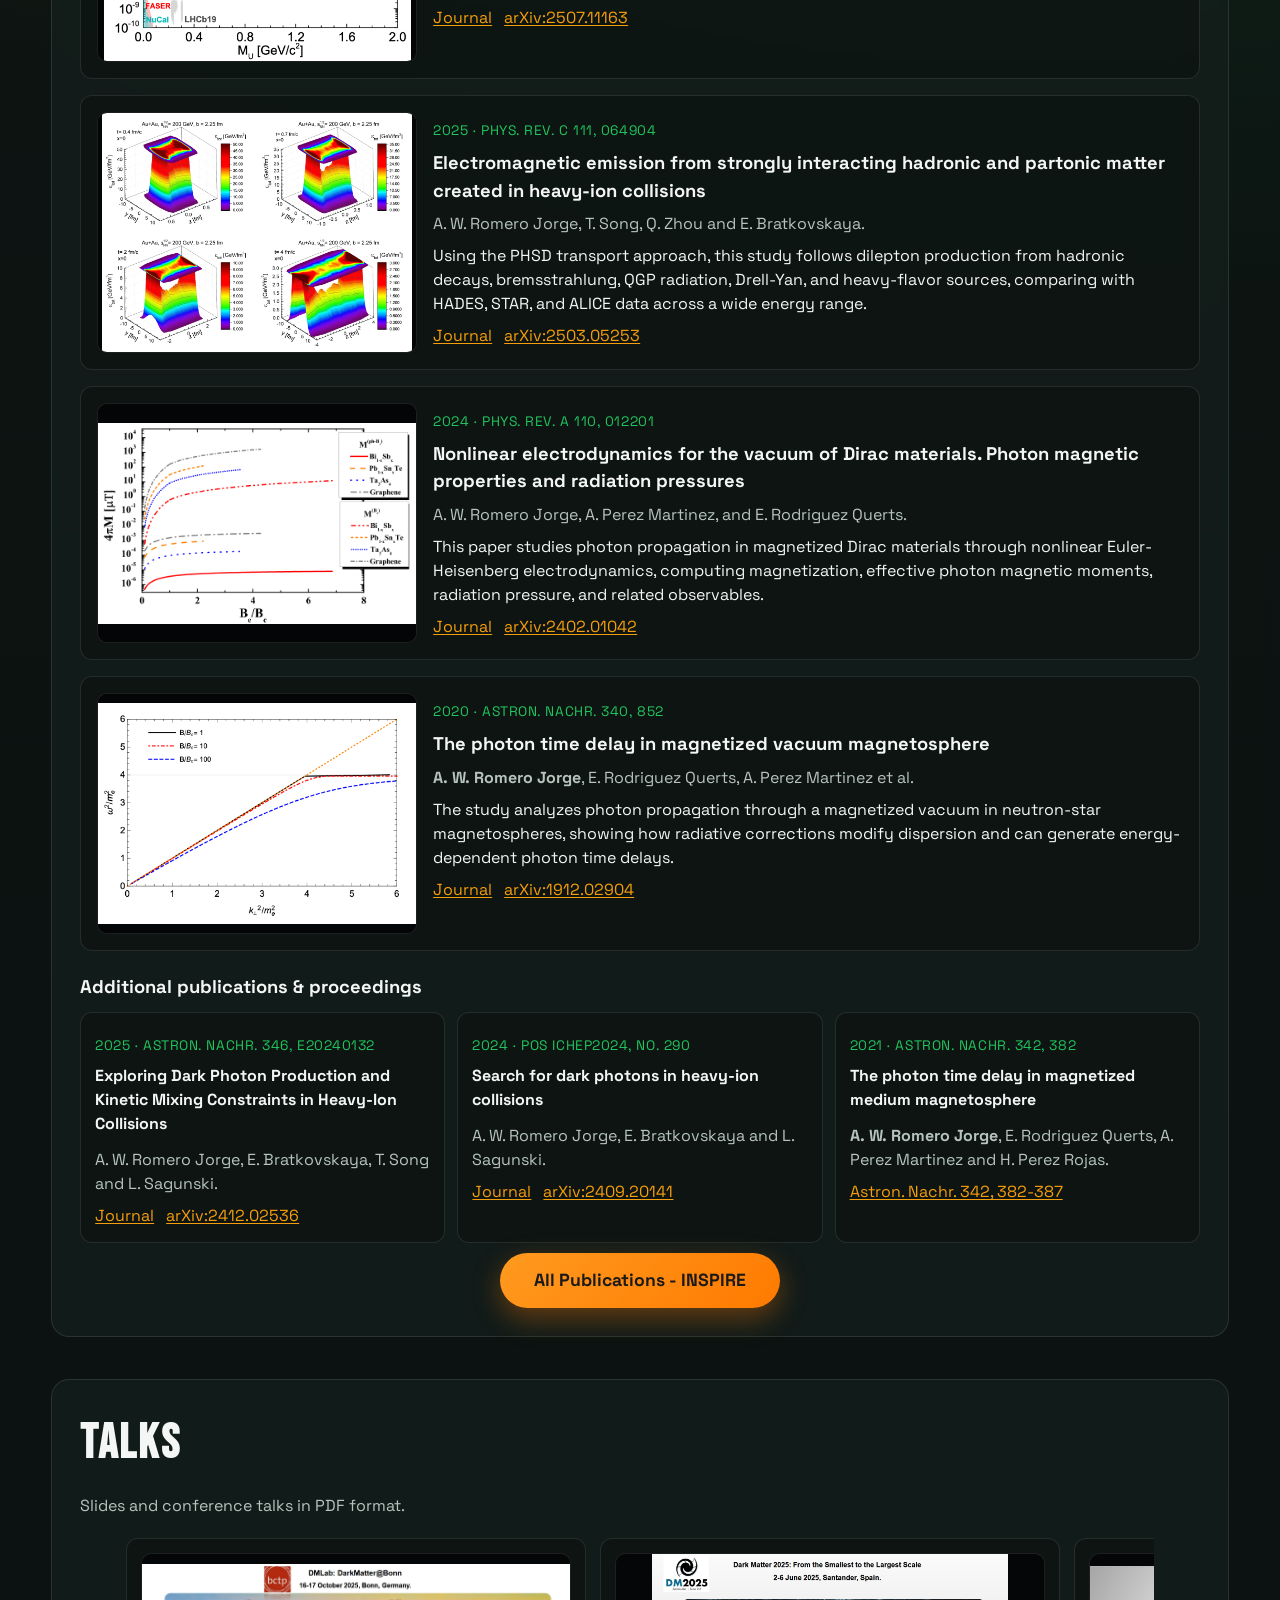
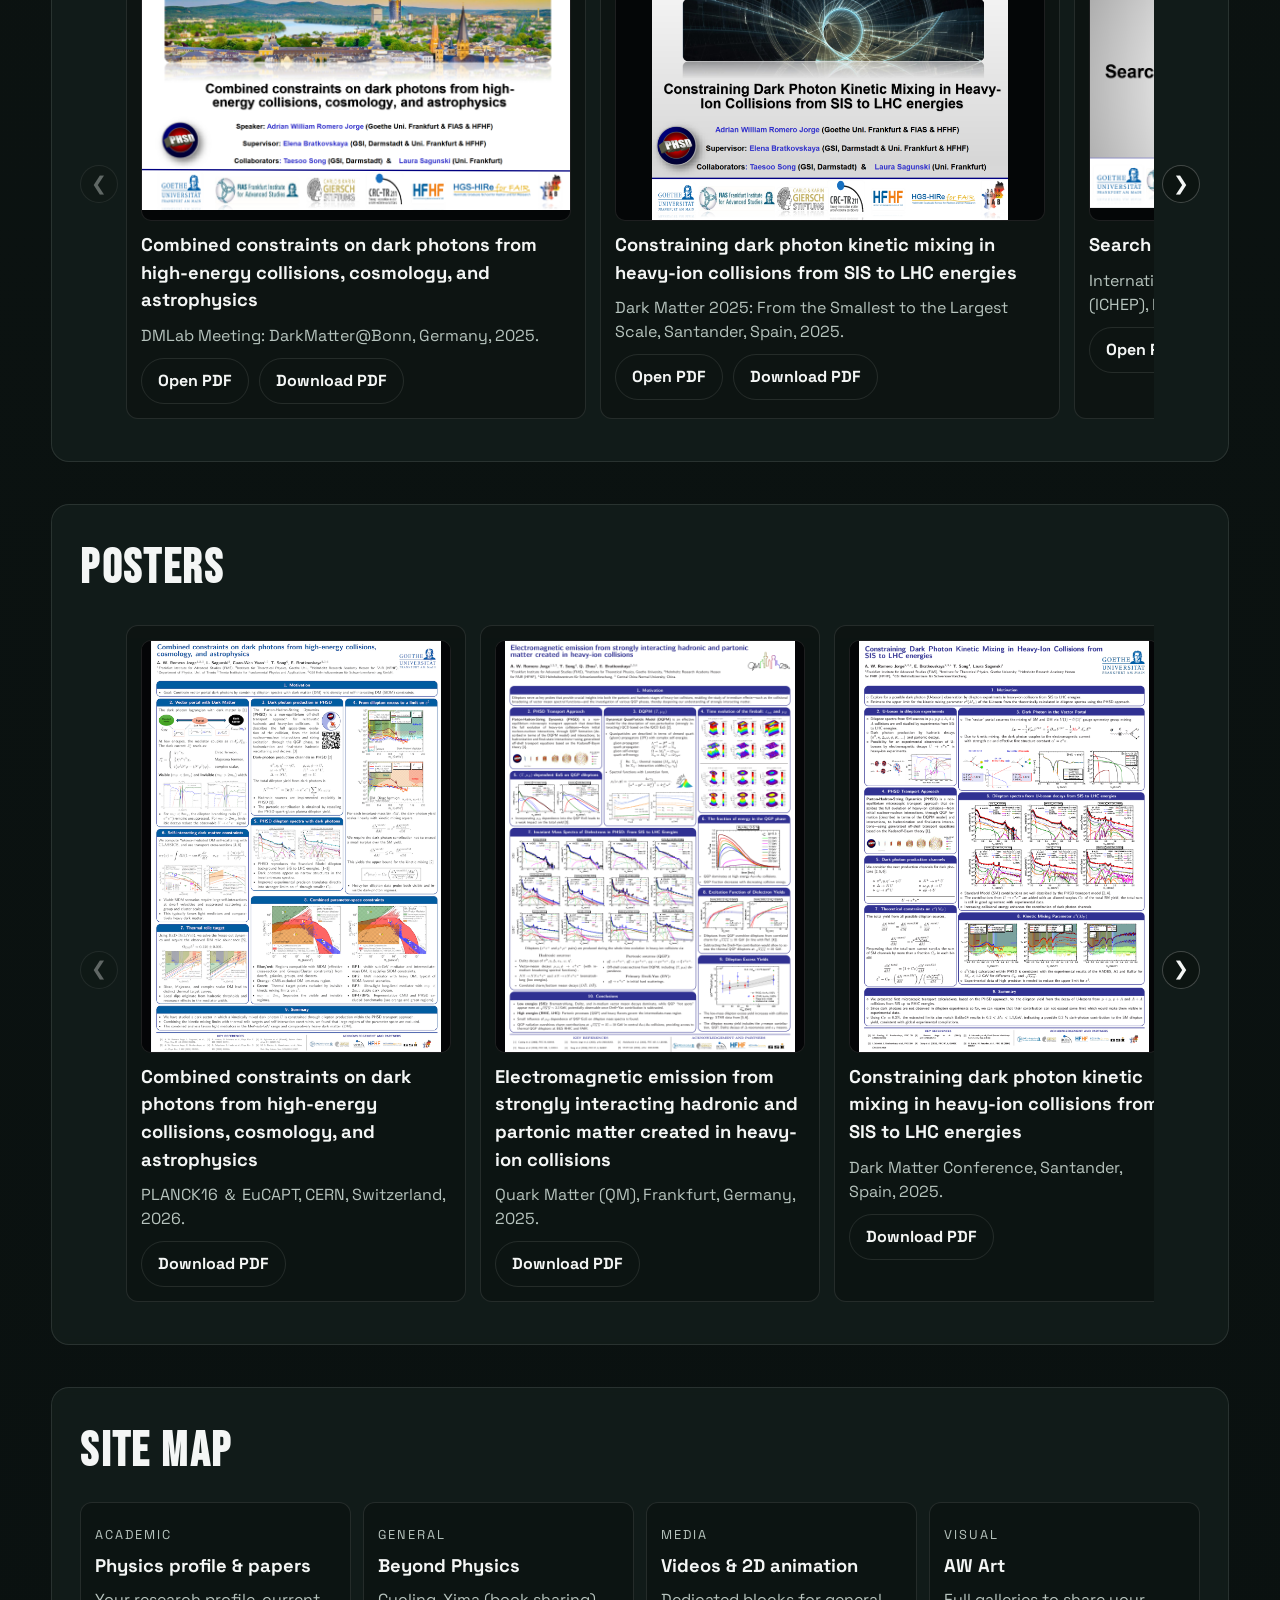
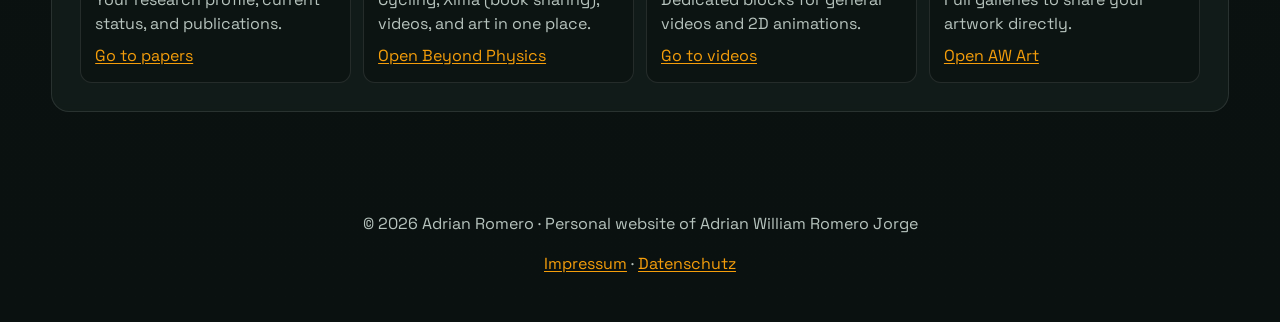
==== commit fd7679fe: "Add files via upload" ====
--- a/index.html
+++ b/index.html
@@ -7,8 +7,8 @@
   <link rel="preconnect" href="https://fonts.googleapis.com" />
   <link rel="preconnect" href="https://fonts.gstatic.com" crossorigin />
   <link href="https://fonts.googleapis.com/css2?family=Bebas+Neue&family=Space+Grotesk:wght@400;500;700&display=swap" rel="stylesheet" />
-  <link rel="stylesheet" href="styles.css?v=20260313-3" />
-  <script src="script.js?v=20260220-1" defer></script>
+  <link rel="stylesheet" href="styles.css?v=20260523-1" />
+  <script src="script.js?v=20260523-1" defer></script>
 </head>
 <body>
   <div class="noise"></div>
@@ -207,8 +207,10 @@
       <p class="section-note">
         Slides and conference talks in PDF format.
       </p>
-      <div class="talks-grid">
-        <article class="talk-card">
+      <div class="scroll-carousel" data-scroll-carousel>
+        <button class="scroll-arrow scroll-arrow-prev" type="button" aria-label="Previous talks">&#10094;</button>
+        <div class="talks-grid" tabindex="0">
+          <article class="talk-card">
           <img class="talk-preview-image" src="talks/t1.png" alt="Talk 1 cover" loading="lazy" decoding="async" fetchpriority="low" />
           <h3>Combined constraints on dark photons from high-energy collisions, cosmology, and astrophysics </h3>
           <p class="talk-meta">DMLab Meeting: DarkMatter@Bonn, Germany, 2025.</p>
@@ -218,7 +220,7 @@
           </div>
         </article>
 
-        <article class="talk-card">
+          <article class="talk-card">
           <img class="talk-preview-image" src="talks/t2.png" alt="Talk 2 cover" loading="lazy" decoding="async" fetchpriority="low" />
           <h3>Constraining dark photon kinetic mixing in heavy-ion collisions from SIS to LHC energies</h3>
           <p class="talk-meta">Dark Matter 2025: From the Smallest to the Largest Scale, Santander, Spain, 2025.</p>
@@ -228,7 +230,7 @@
           </div>
         </article>
 
-        <article class="talk-card">
+          <article class="talk-card">
           <img class="talk-preview-image" src="talks/t3.png" alt="Talk 3 cover" loading="lazy" decoding="async" fetchpriority="low" />
           <h3>Search for dark photons in heavy-ion collisions</h3>
           <p class="talk-meta">International Conference on High Energy Physics (ICHEP), Prague, 2024.</p>
@@ -238,7 +240,7 @@
           </div>
         </article>
 
-        <article class="talk-card">
+          <article class="talk-card">
           <img class="talk-preview-image" src="talks/t4.png" alt="Talk 4 cover" loading="lazy" decoding="async" fetchpriority="low" />
           <h3>Exploring dark photon production and kinetic mixing constraints in heavy-ion collisions</h3>
           <p class="talk-meta">3rd Workshop on Heavy Ion Physics and Compact Stars (HIPSTARS), Havana, 2024.</p>
@@ -248,7 +250,7 @@
           </div>
         </article>
 
-        <article class="talk-card">
+          <article class="talk-card">
           <img class="talk-preview-image" src="talks/t5.png" alt="Talk 5 cover" loading="lazy" decoding="async" fetchpriority="low" />
           <h3>Photon propagation in neutron stars magnetosphere and Dirac materials</h3>
           <p class="talk-meta">Dark Matter and Gravitational Waves (DMGW) group meeting, 2024.</p>
@@ -256,7 +258,9 @@
             <a class="btn btn-ghost" href="talks/t5.pdf" target="_blank" rel="noopener noreferrer">Open PDF</a>
             <a class="btn btn-ghost" href="talks/t5.pdf" download>Download PDF</a>
           </div>
-        </article>
+          </article>
+        </div>
+        <button class="scroll-arrow scroll-arrow-next" type="button" aria-label="Next talks">&#10095;</button>
       </div>
     </section>
 
@@ -267,8 +271,10 @@
       </div>
       <p class="section-note">
       </p>
-      <div class="posters-grid">
-        <article class="poster-card">
+      <div class="scroll-carousel" data-scroll-carousel>
+        <button class="scroll-arrow scroll-arrow-prev" type="button" aria-label="Previous posters">&#10094;</button>
+        <div class="posters-grid" tabindex="0">
+          <article class="poster-card">
           <a class="poster-image-link" href="posters/p5.png" target="_blank" rel="noopener noreferrer">
             <img class="poster-image" src="posters/p5.png" alt="Poster 5 preview" loading="lazy" decoding="async" fetchpriority="low" />
           </a>
@@ -279,7 +285,7 @@
           </div>
         </article>
 
-        <article class="poster-card">
+          <article class="poster-card">
           <a class="poster-image-link" href="posters/p1.png" target="_blank" rel="noopener noreferrer">
             <img class="poster-image" src="posters/p1.png" alt="Poster 1 preview" loading="lazy" decoding="async" fetchpriority="low" />
           </a>
@@ -290,7 +296,7 @@
           </div>
         </article>
 
-        <article class="poster-card">
+          <article class="poster-card">
           <a class="poster-image-link" href="posters/p2.png" target="_blank" rel="noopener noreferrer">
             <img class="poster-image" src="posters/p2.png" alt="Poster 2 preview" loading="lazy" decoding="async" fetchpriority="low" />
           </a>
@@ -301,7 +307,7 @@
           </div>
         </article>
 
-        <article class="poster-card">
+          <article class="poster-card">
           <a class="poster-image-link" href="posters/p3.png" target="_blank" rel="noopener noreferrer">
             <img class="poster-image" src="posters/p3.png" alt="Poster 3 preview" loading="lazy" decoding="async" fetchpriority="low" />
           </a>
@@ -312,7 +318,7 @@
           </div>
         </article>
 
-        <article class="poster-card">
+          <article class="poster-card">
           <a class="poster-image-link" href="posters/p4.png" target="_blank" rel="noopener noreferrer">
             <img class="poster-image" src="posters/p4.png" alt="Poster 4 preview" loading="lazy" decoding="async" fetchpriority="low" />
           </a>
@@ -321,7 +327,9 @@
           <div class="button-row">
             <a class="btn btn-ghost" href="posters/p4.pdf" download>Download PDF</a>
           </div>
-        </article>
+          </article>
+        </div>
+        <button class="scroll-arrow scroll-arrow-next" type="button" aria-label="Next posters">&#10095;</button>
       </div>
     </section>
 
@@ -366,5 +374,3 @@
 </html>
 
 
-
-
--- a/styles.css
+++ b/styles.css
@@ -487,6 +487,61 @@
 .paper-compact h3 {
   font-size: 1rem;
 }
+
+.scroll-carousel {
+  position: relative;
+  padding: 0 46px;
+}
+
+.scroll-arrow {
+  position: absolute;
+  top: 50%;
+  z-index: 3;
+  width: 38px;
+  height: 38px;
+  border: 1px solid rgba(255, 255, 255, 0.22);
+  border-radius: 999px;
+  background: rgba(13, 20, 18, 0.82);
+  color: var(--text);
+  font-size: 1.18rem;
+  line-height: 1;
+  display: grid;
+  place-items: center;
+  cursor: pointer;
+  transform: translateY(-50%);
+  transition: background 0.2s ease, border-color 0.2s ease, color 0.2s ease, opacity 0.2s ease;
+}
+
+.scroll-arrow:hover {
+  border-color: var(--accent);
+  background: rgba(245, 158, 11, 0.18);
+  color: var(--accent);
+}
+
+.scroll-arrow:focus-visible {
+  outline: 2px solid var(--accent-2);
+  outline-offset: 3px;
+}
+
+.scroll-arrow:disabled {
+  opacity: 0.35;
+  cursor: not-allowed;
+}
+
+.scroll-arrow-prev {
+  left: 0;
+}
+
+.scroll-arrow-next {
+  right: 0;
+}
+
+.posters-grid:focus-visible,
+.talks-grid:focus-visible {
+  outline: 2px solid var(--accent-2);
+  outline-offset: 4px;
+}
+
 .posters-grid {
   display: flex;
   width: 100%;
@@ -1011,6 +1066,24 @@
 
   .paper-figure {
     max-height: 260px;
+  }
+
+  .scroll-carousel {
+    padding: 0;
+  }
+
+  .scroll-arrow {
+    width: 30px;
+    height: 30px;
+    font-size: 1rem;
+  }
+
+  .scroll-arrow-prev {
+    left: 4px;
+  }
+
+  .scroll-arrow-next {
+    right: 4px;
   }
 
   .talks-grid {
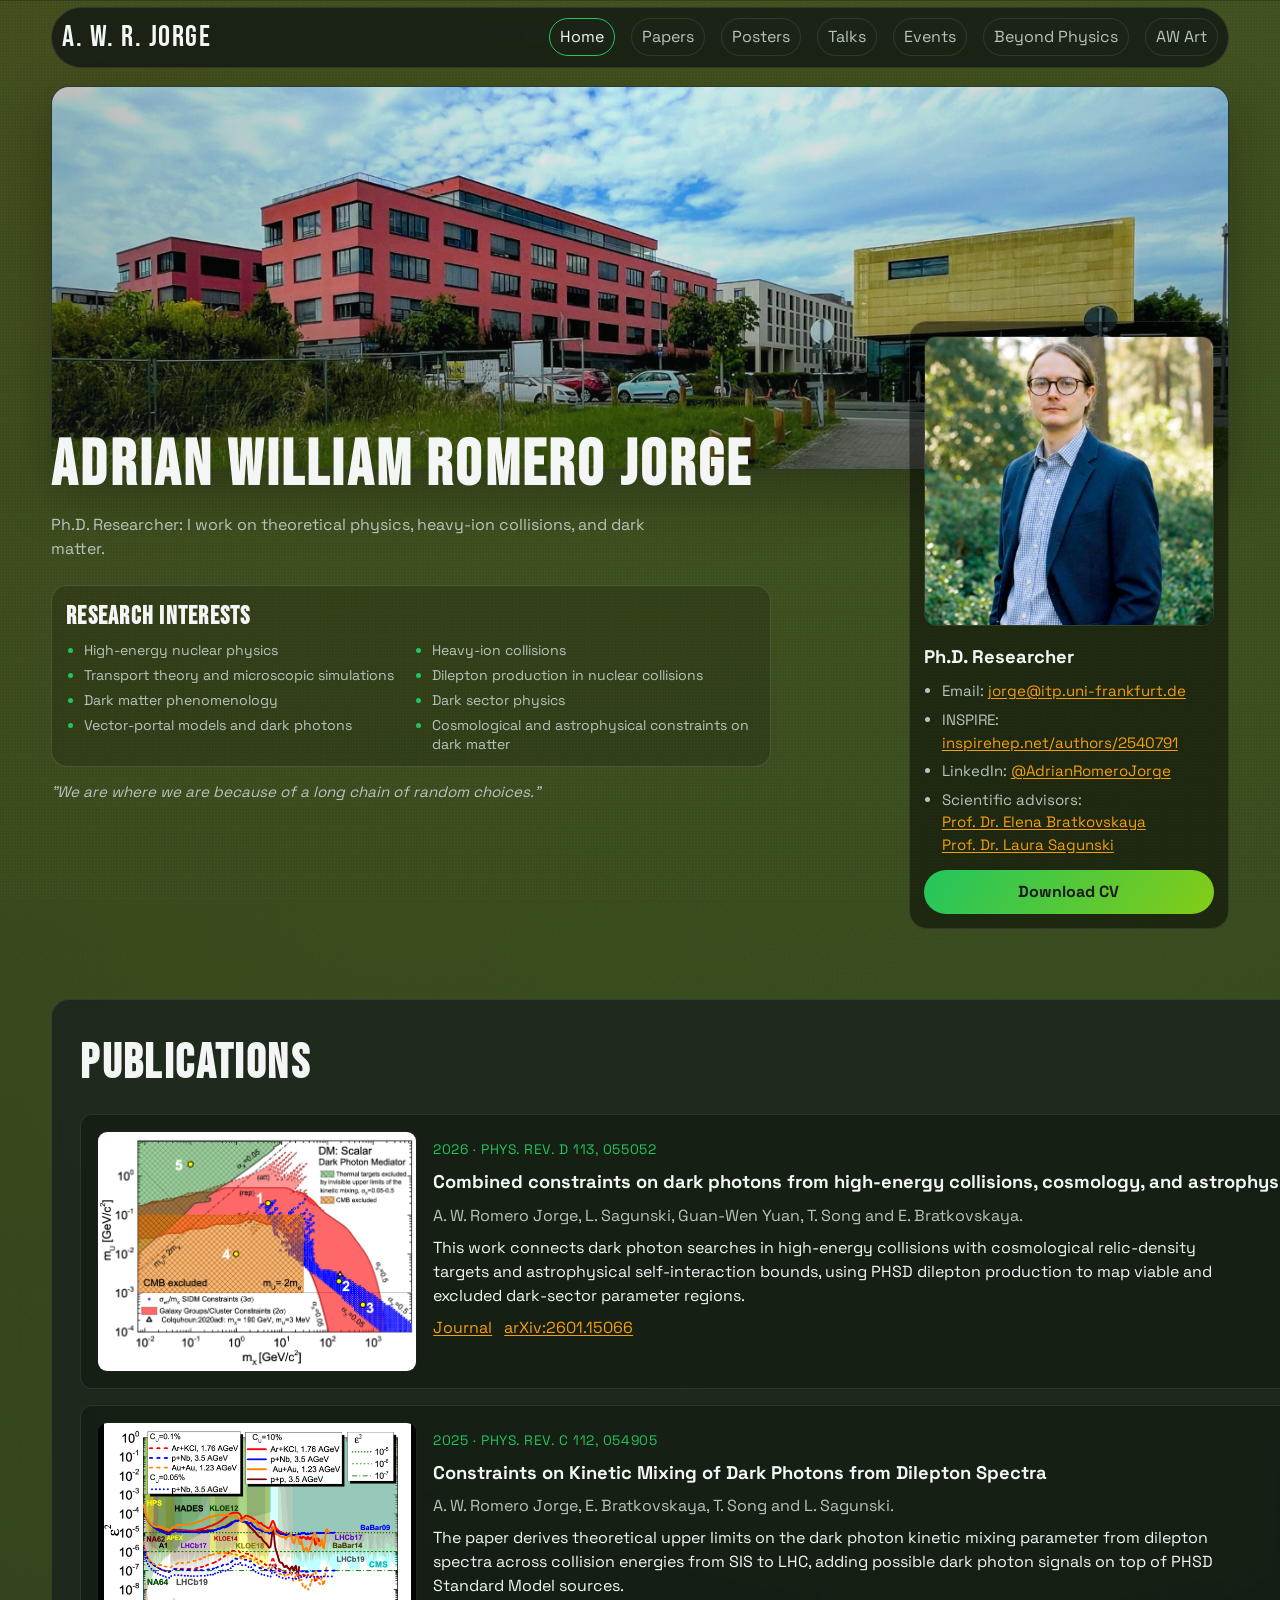
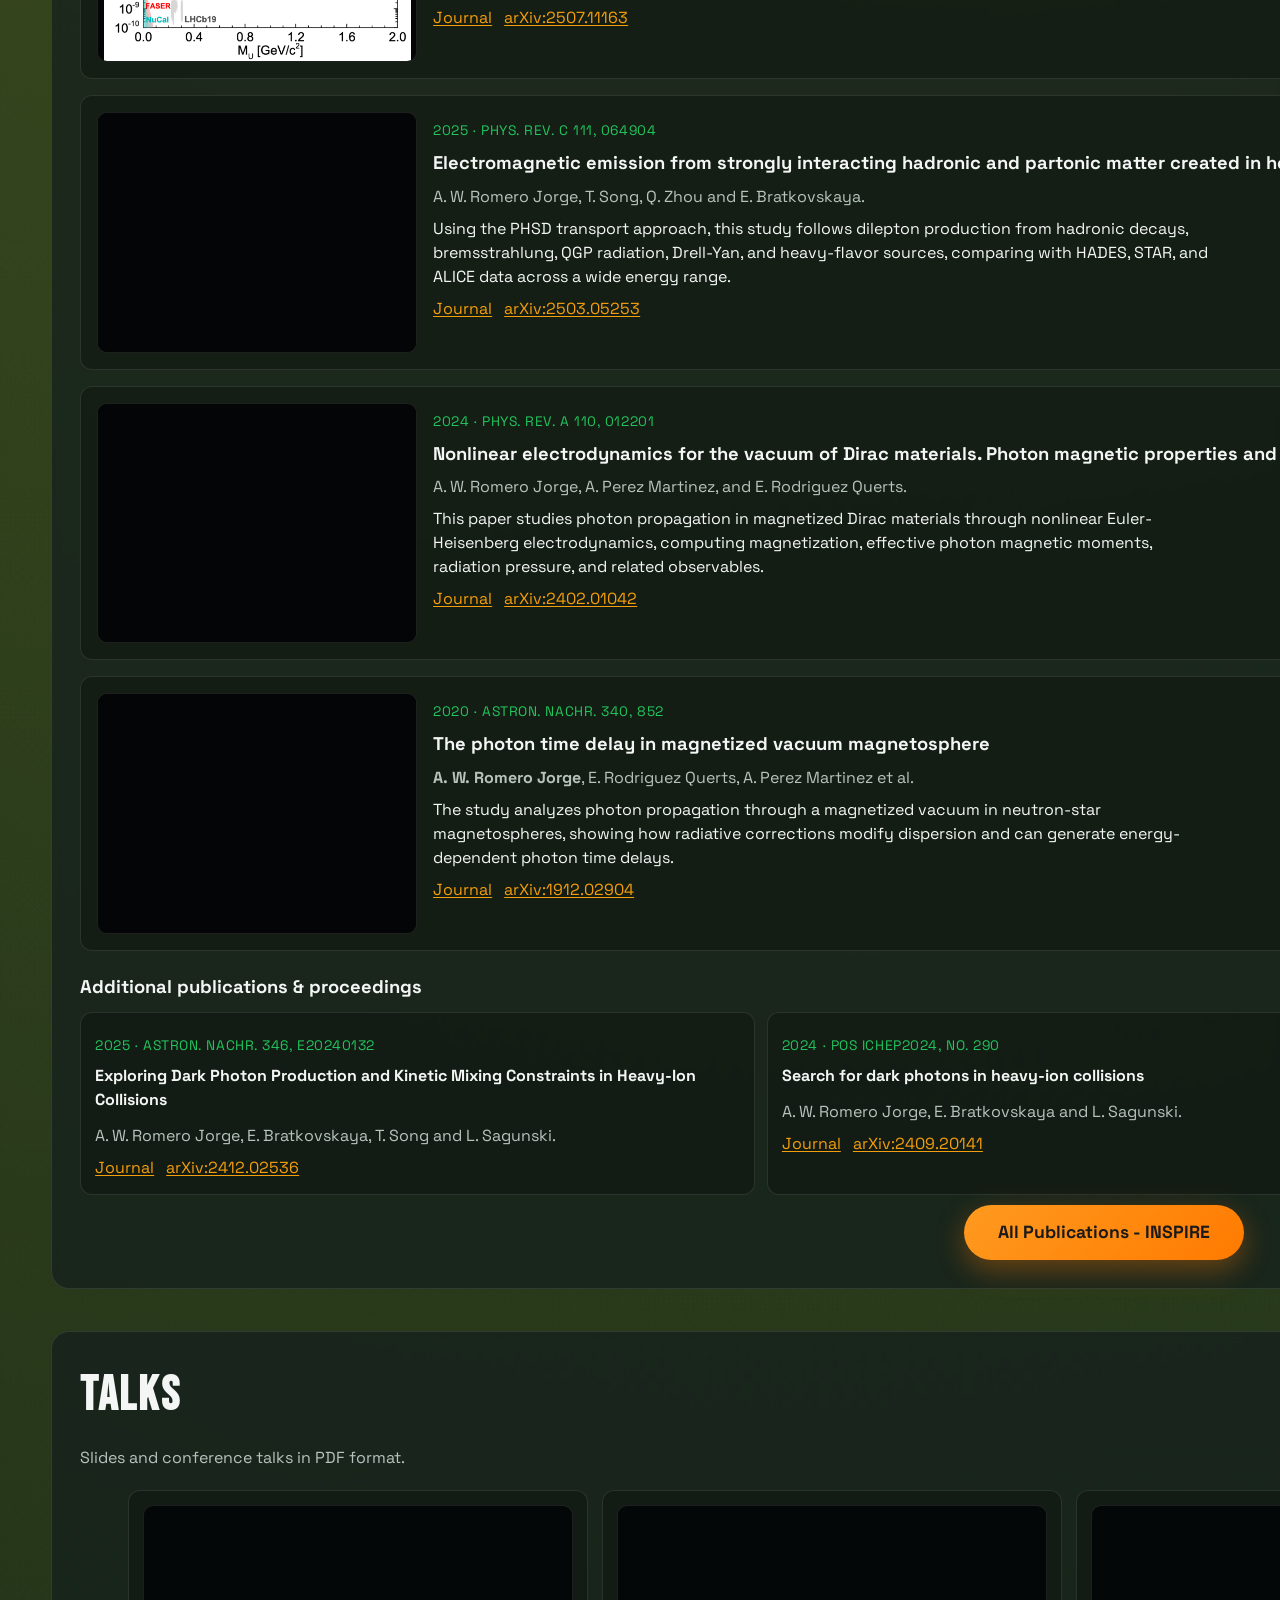
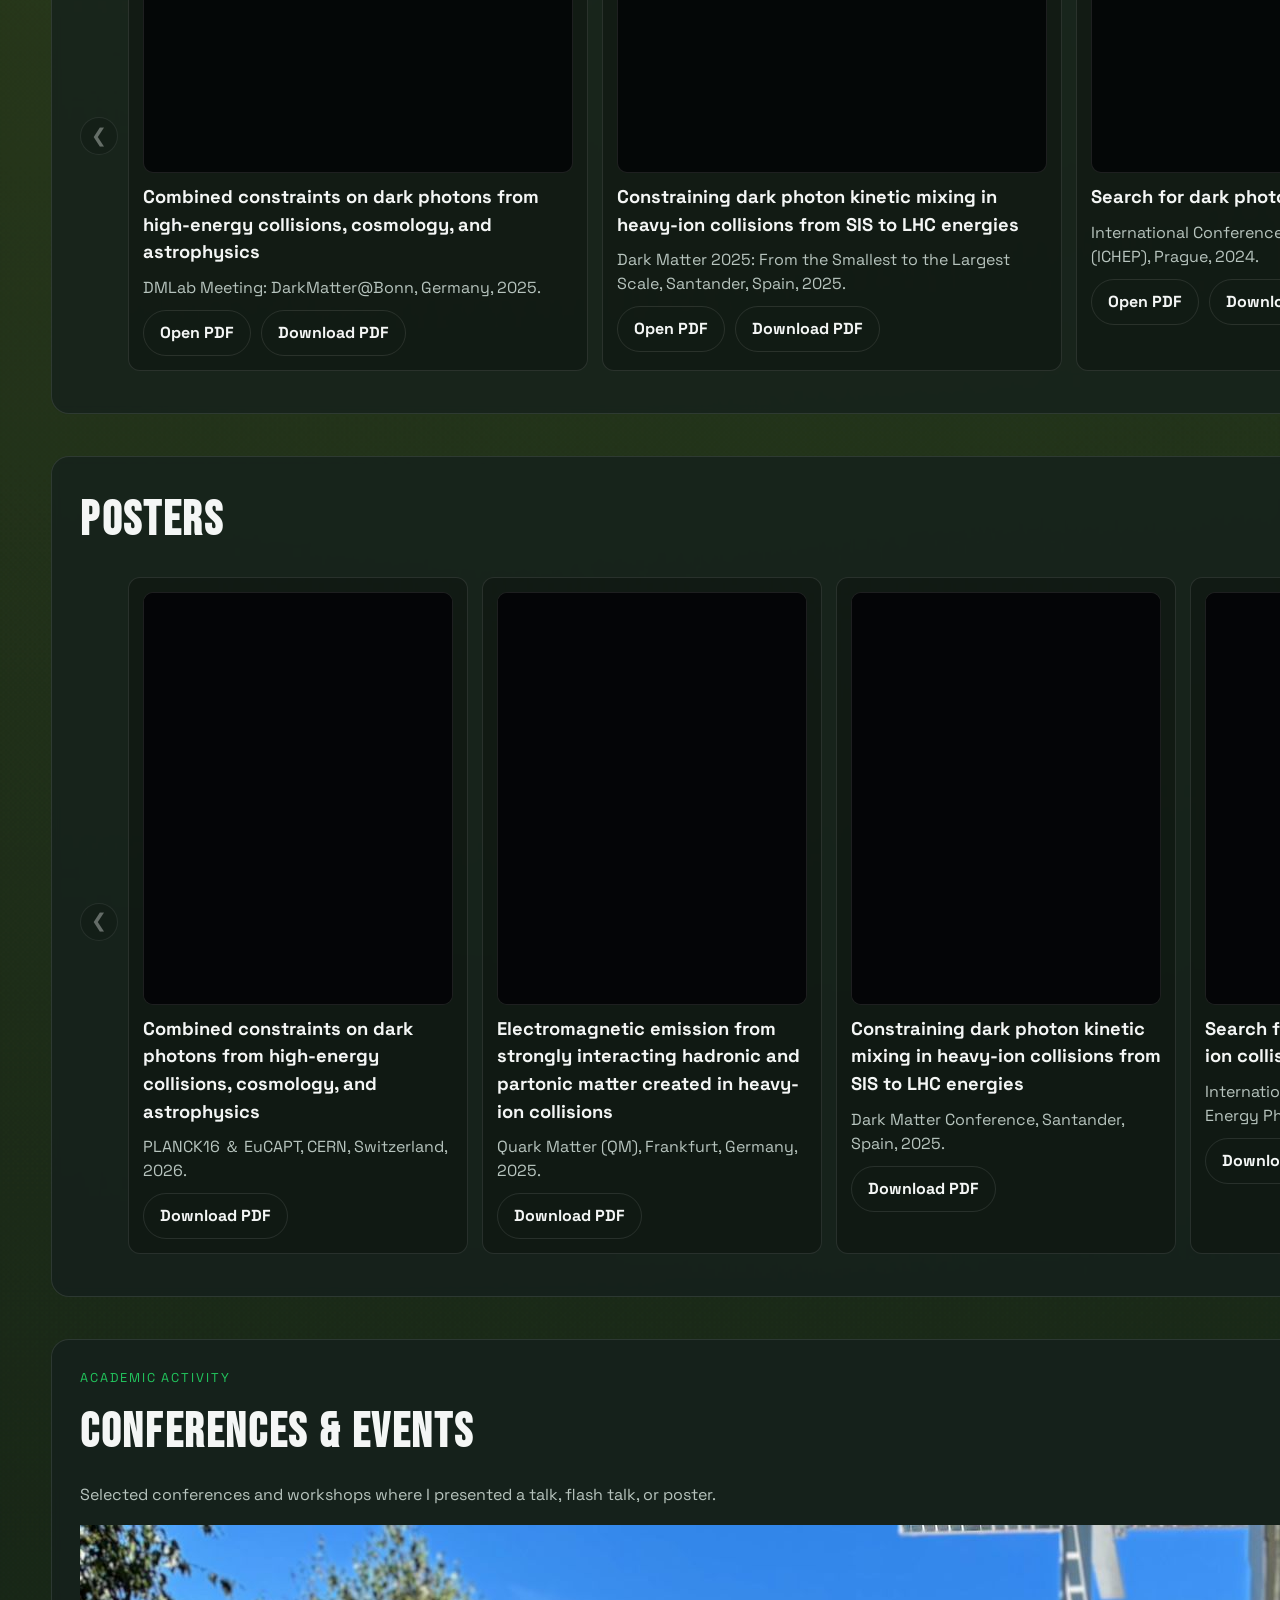
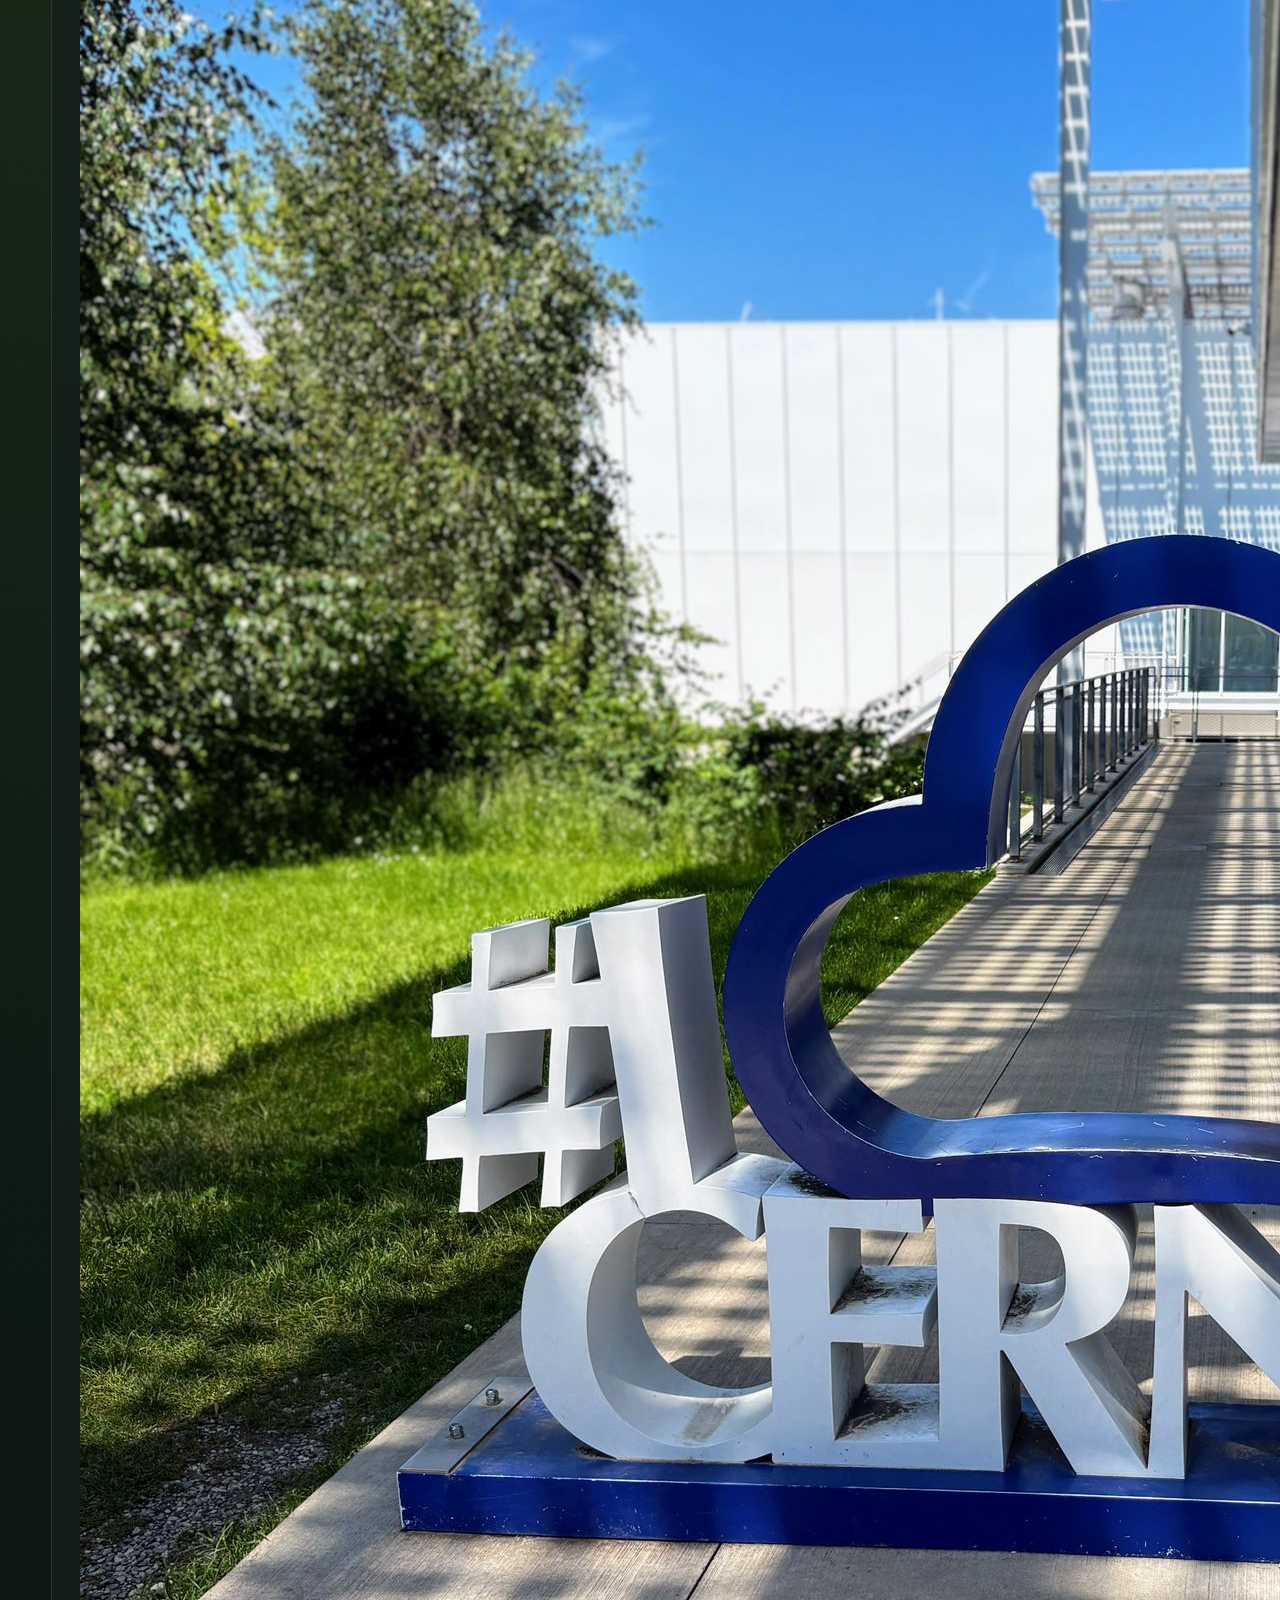
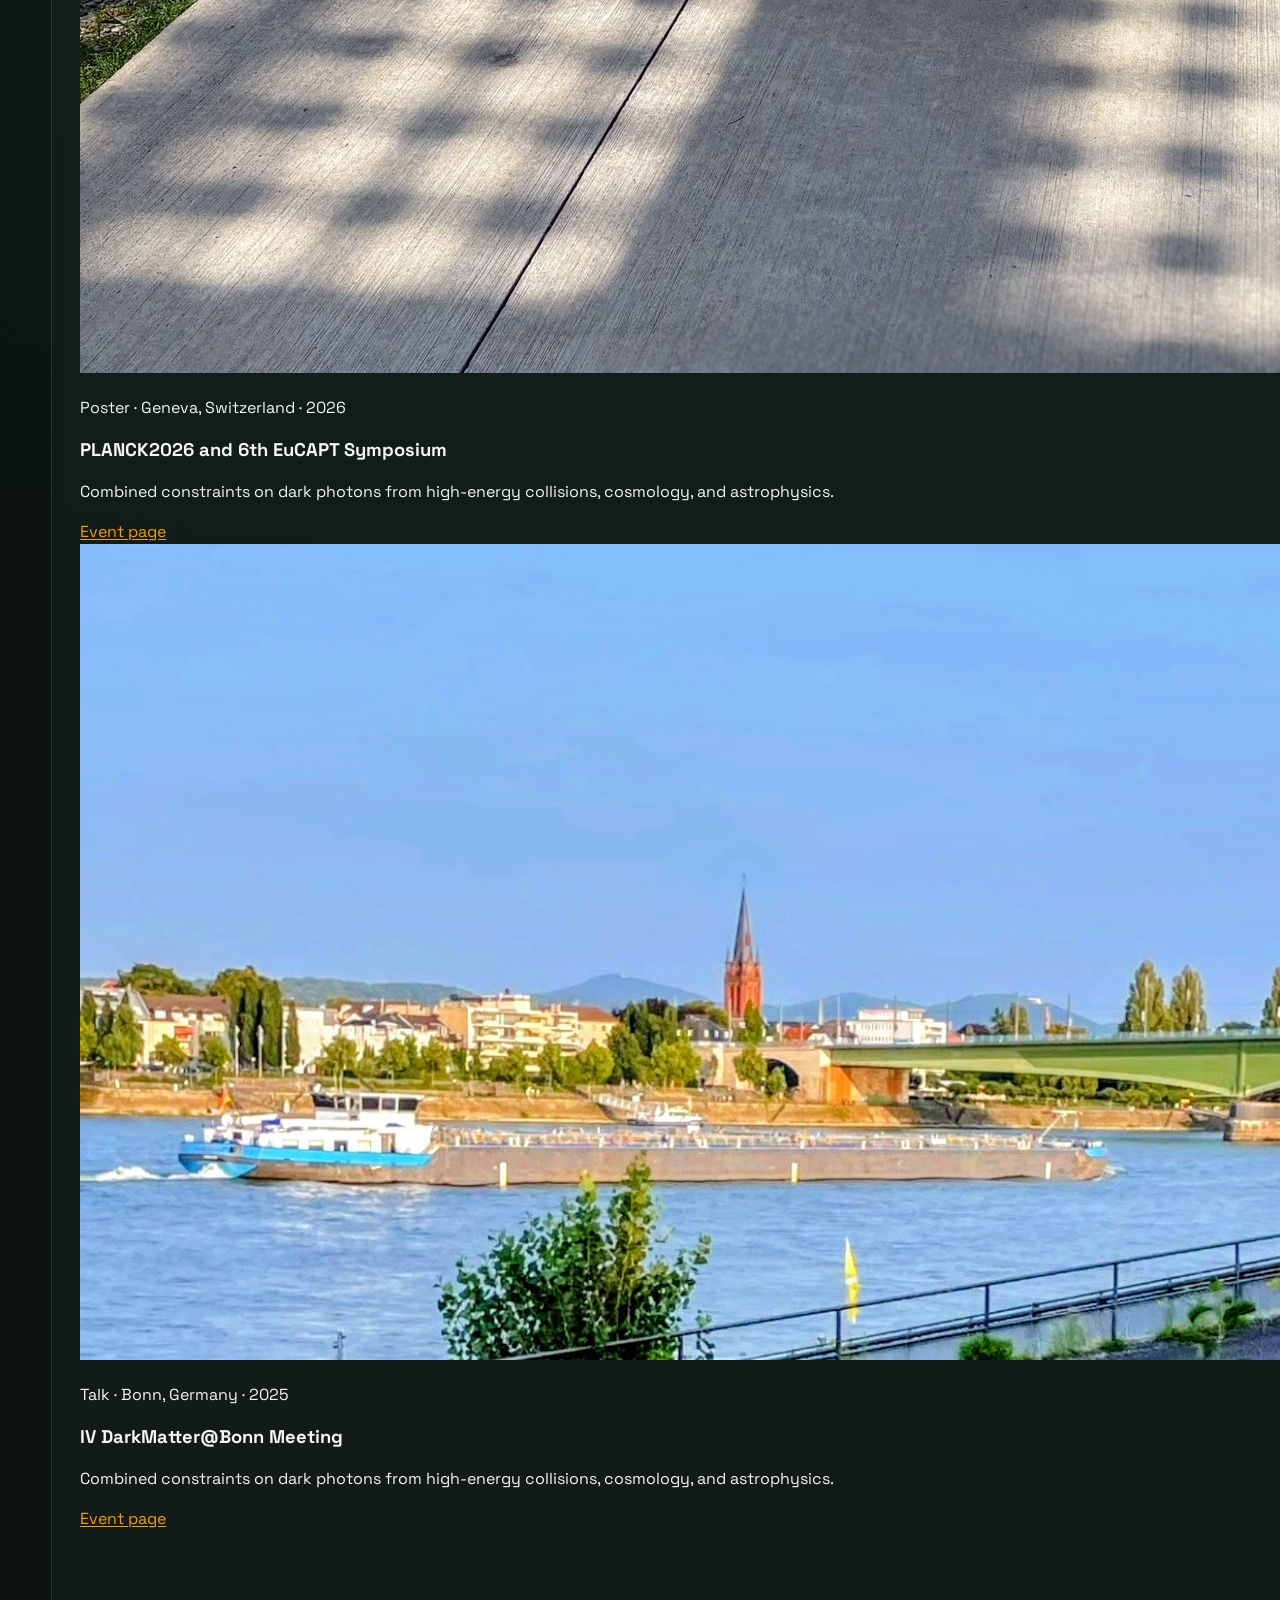
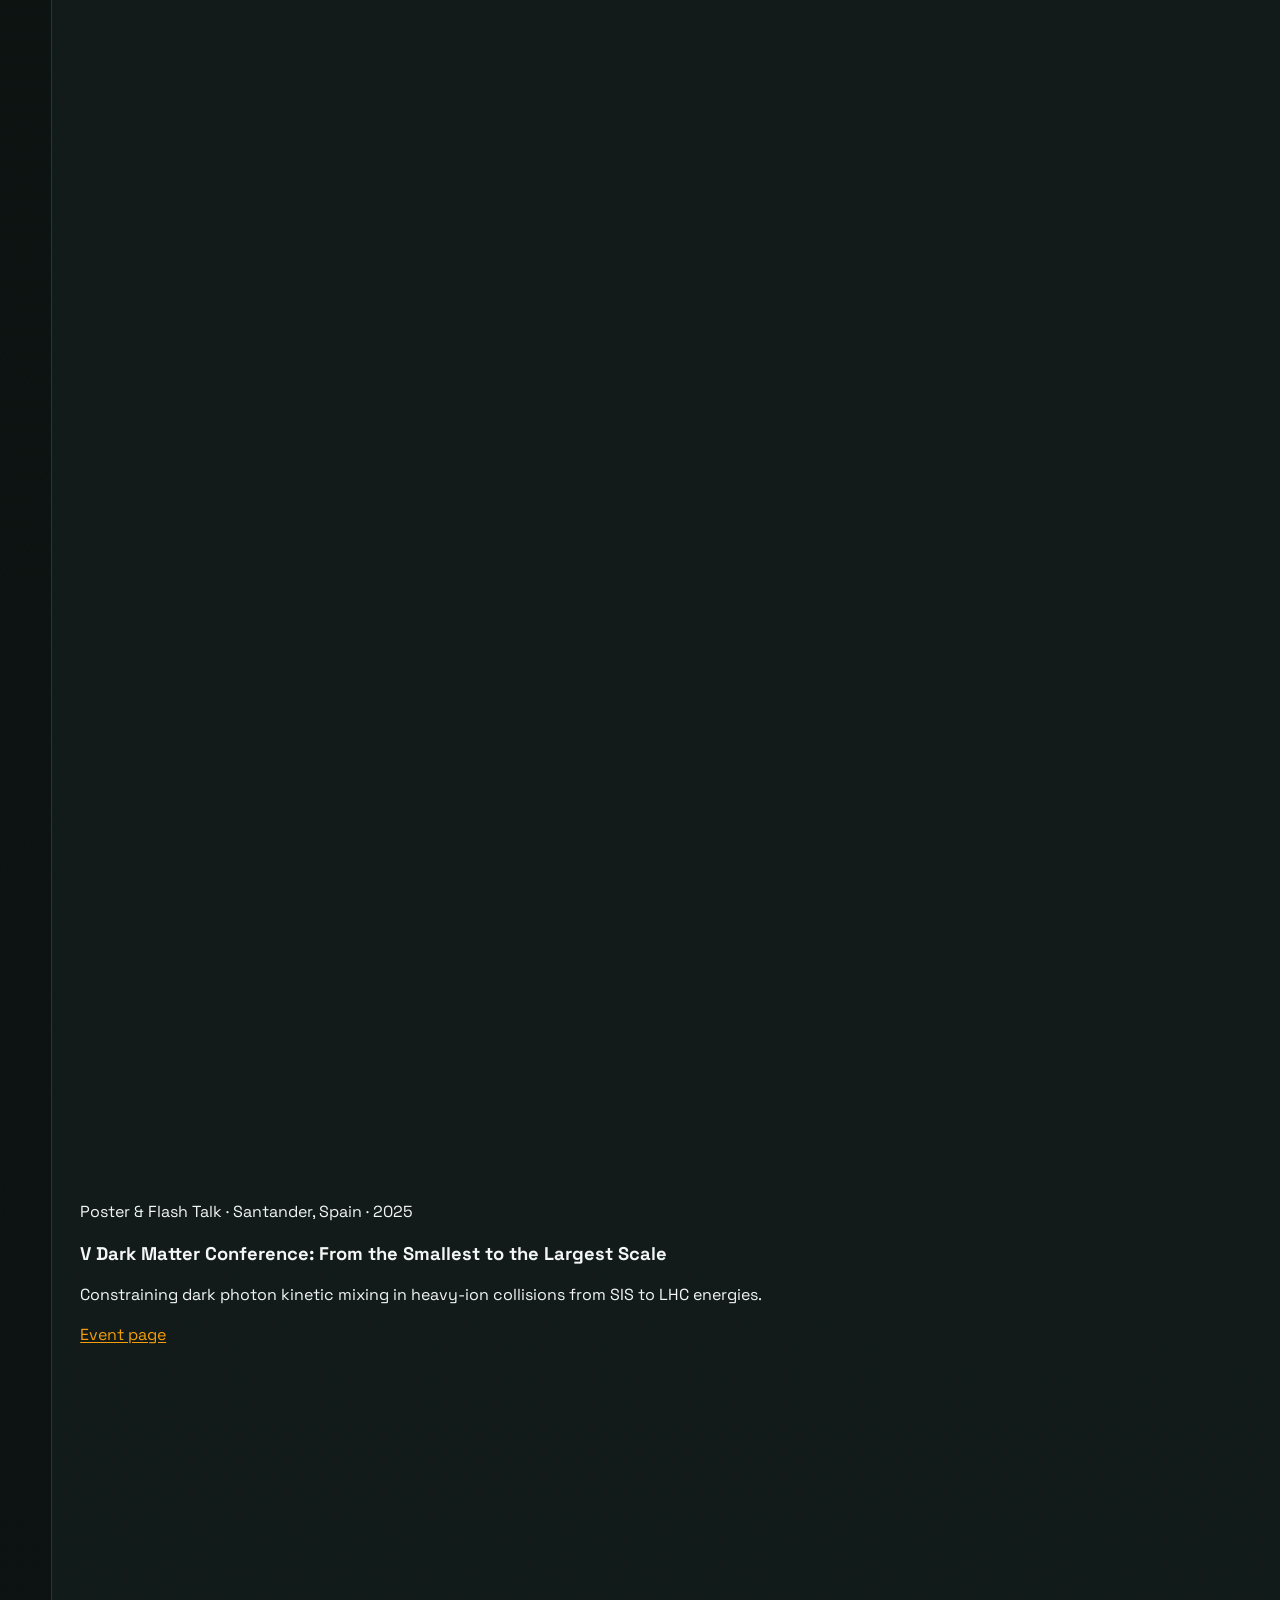
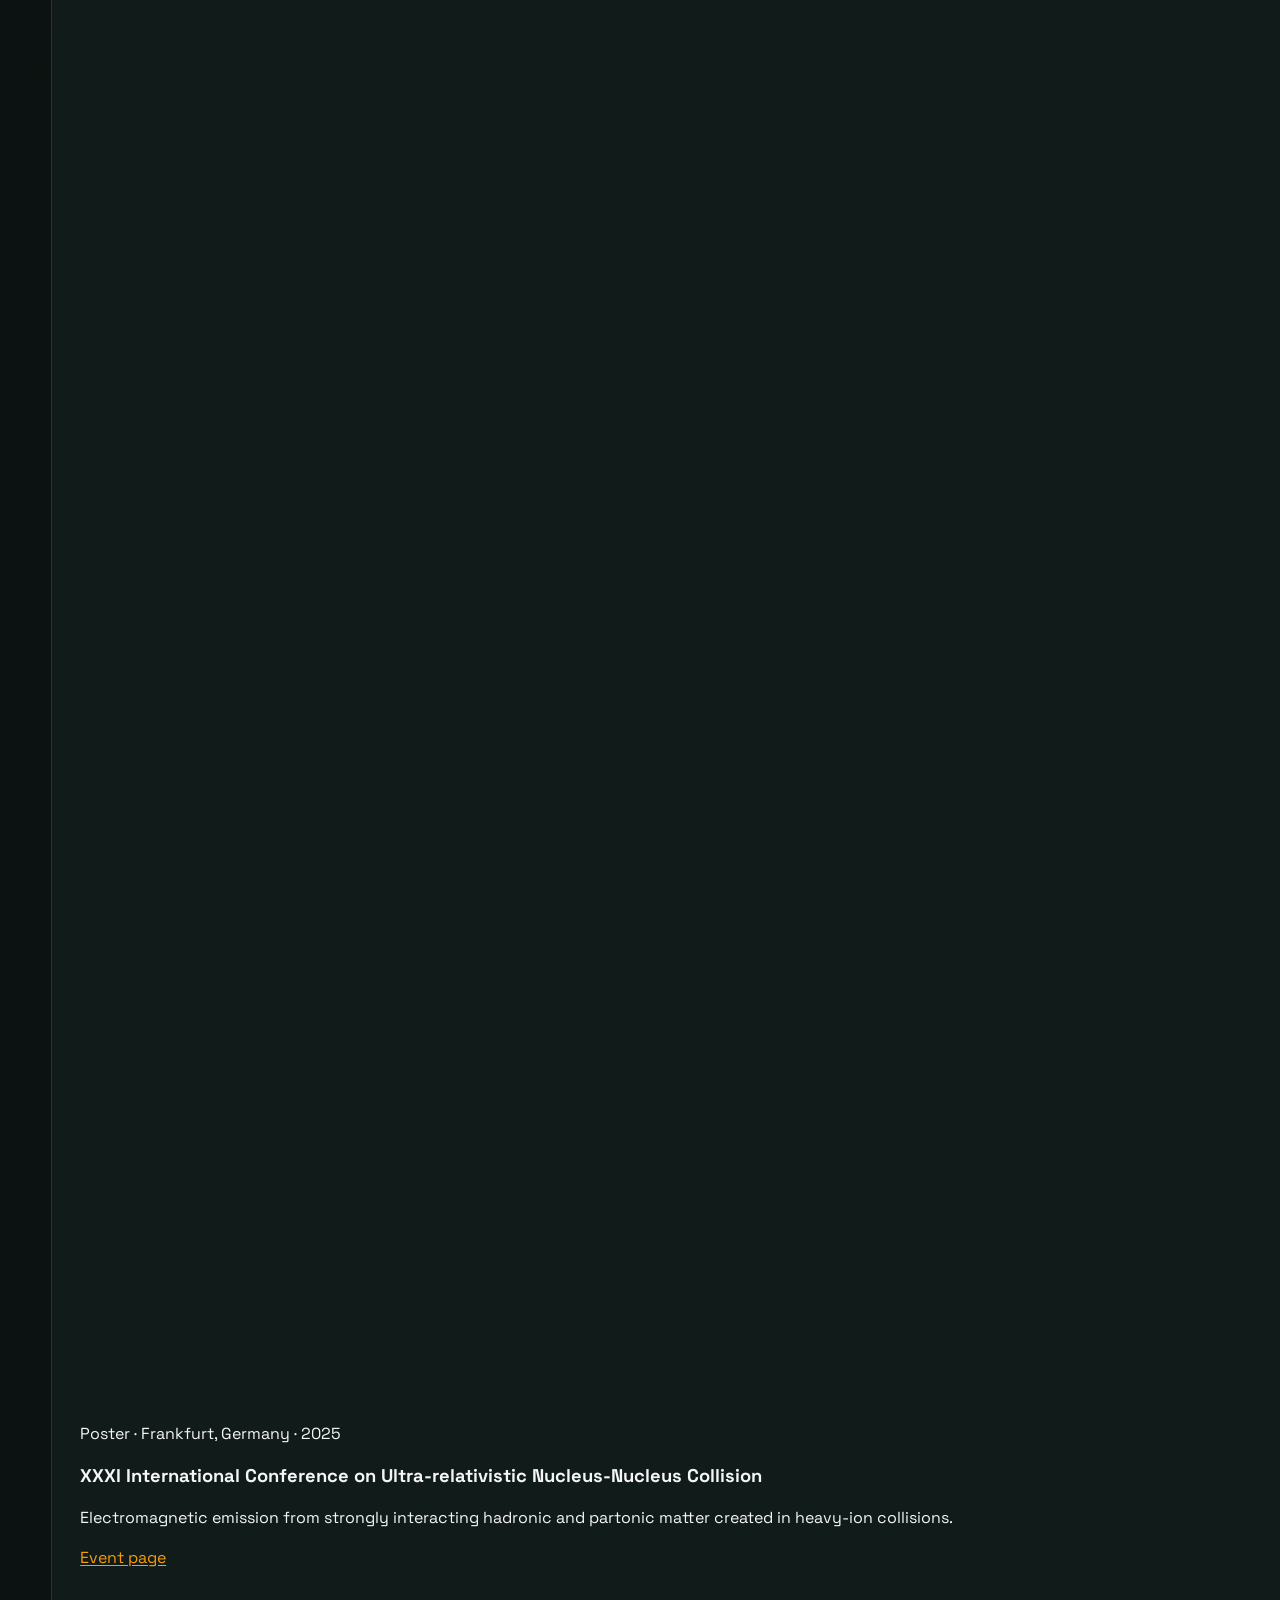
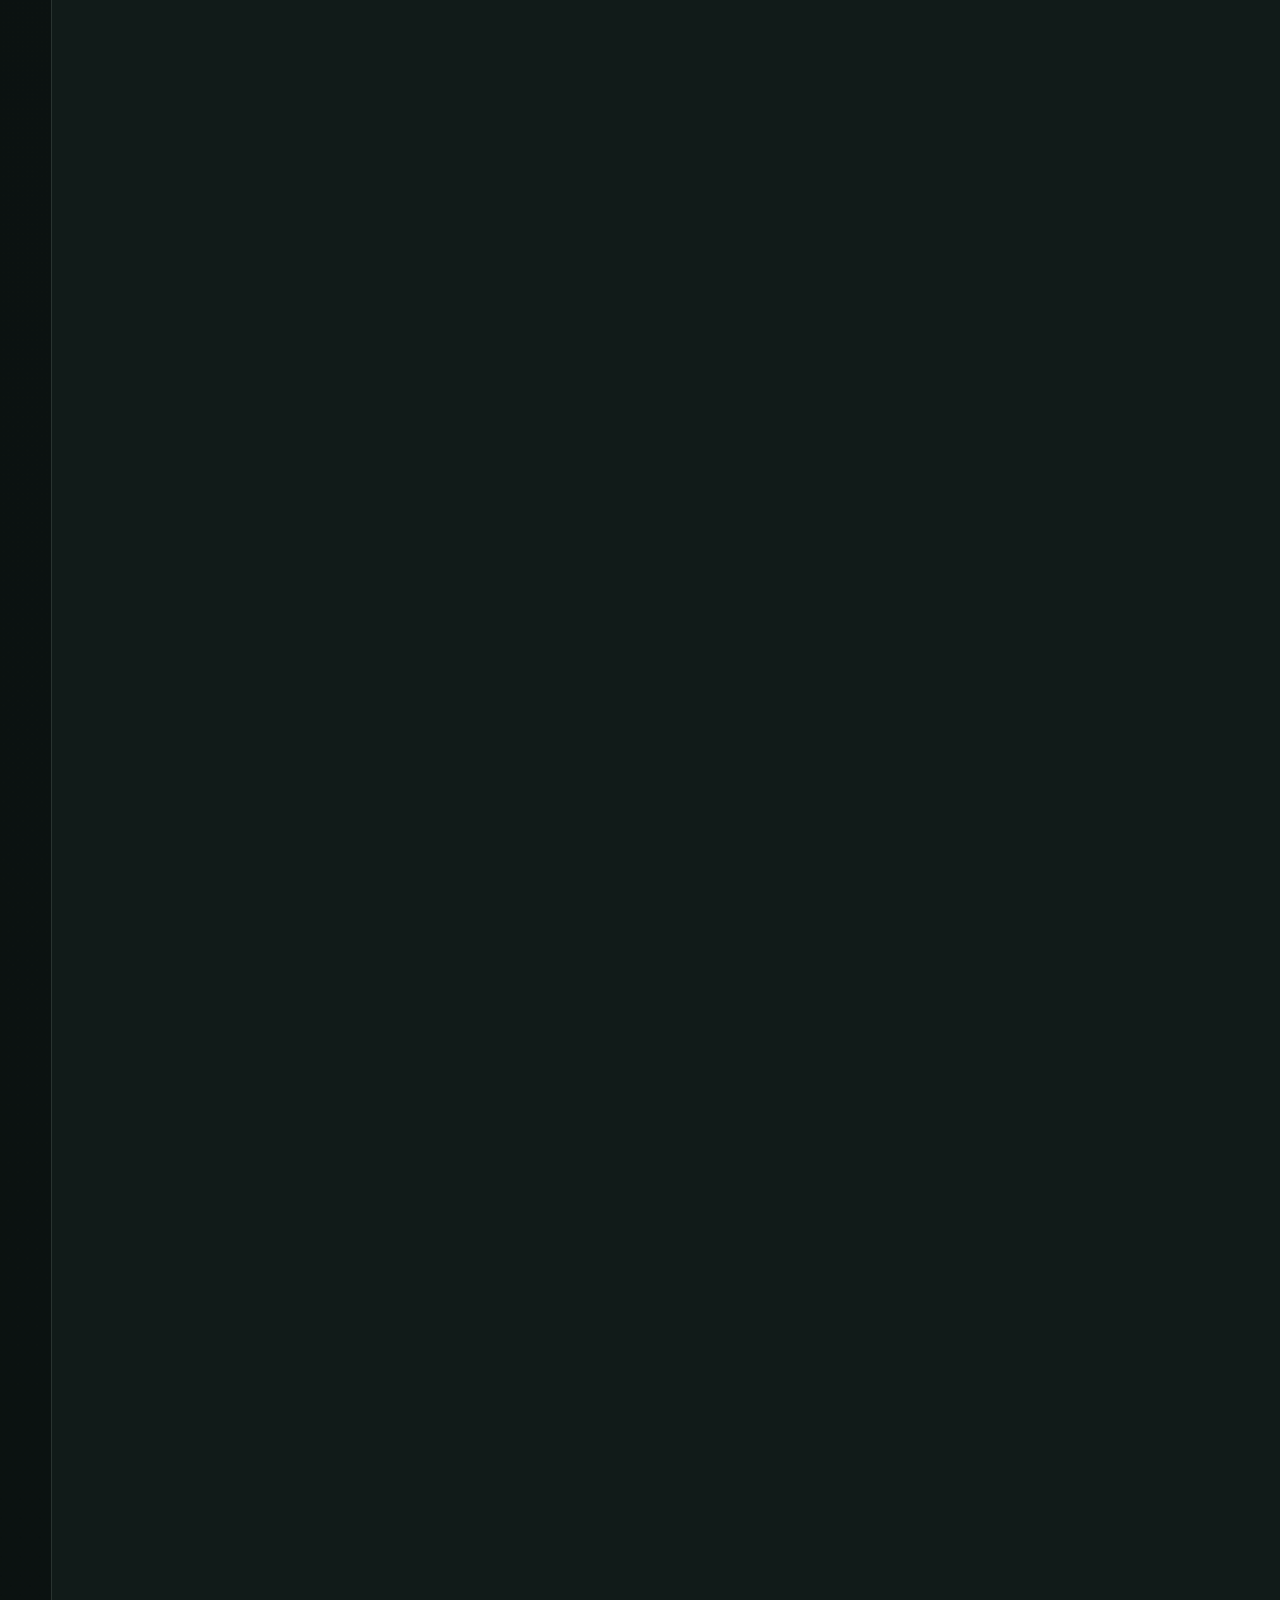
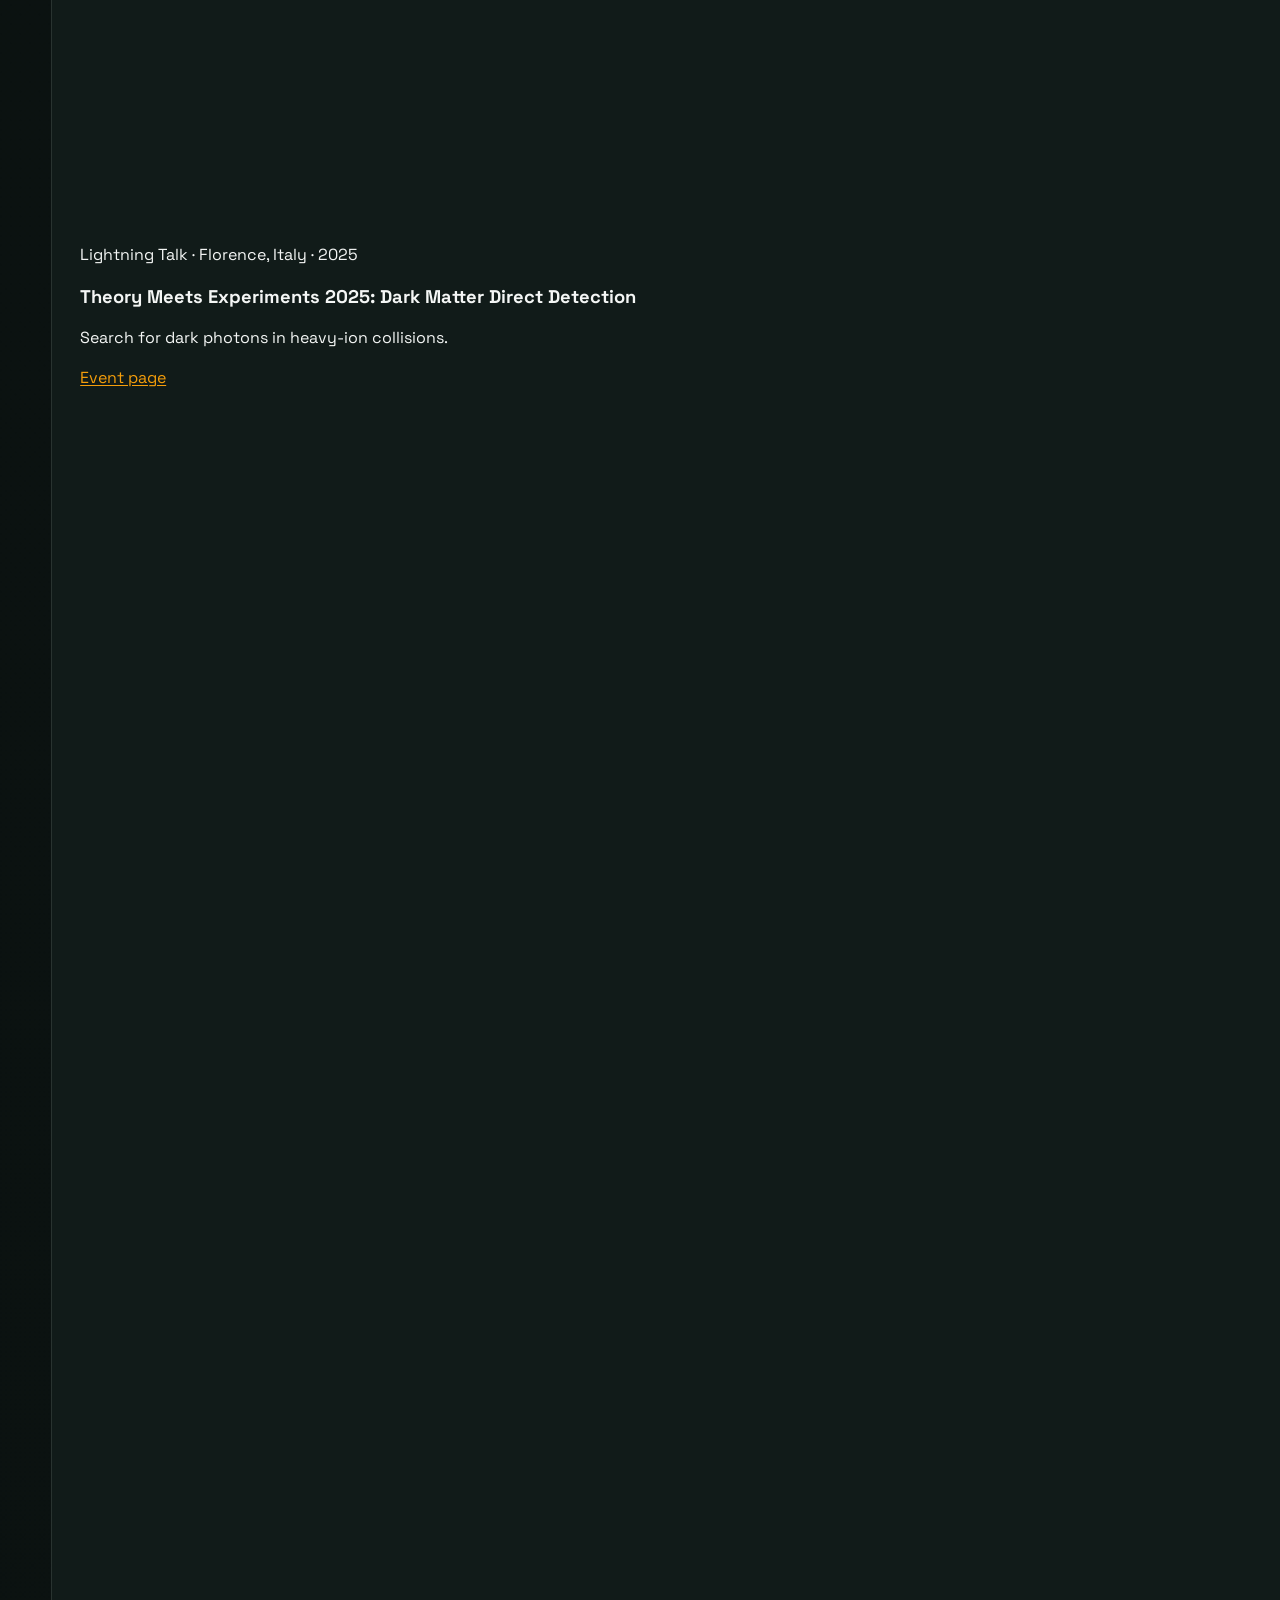
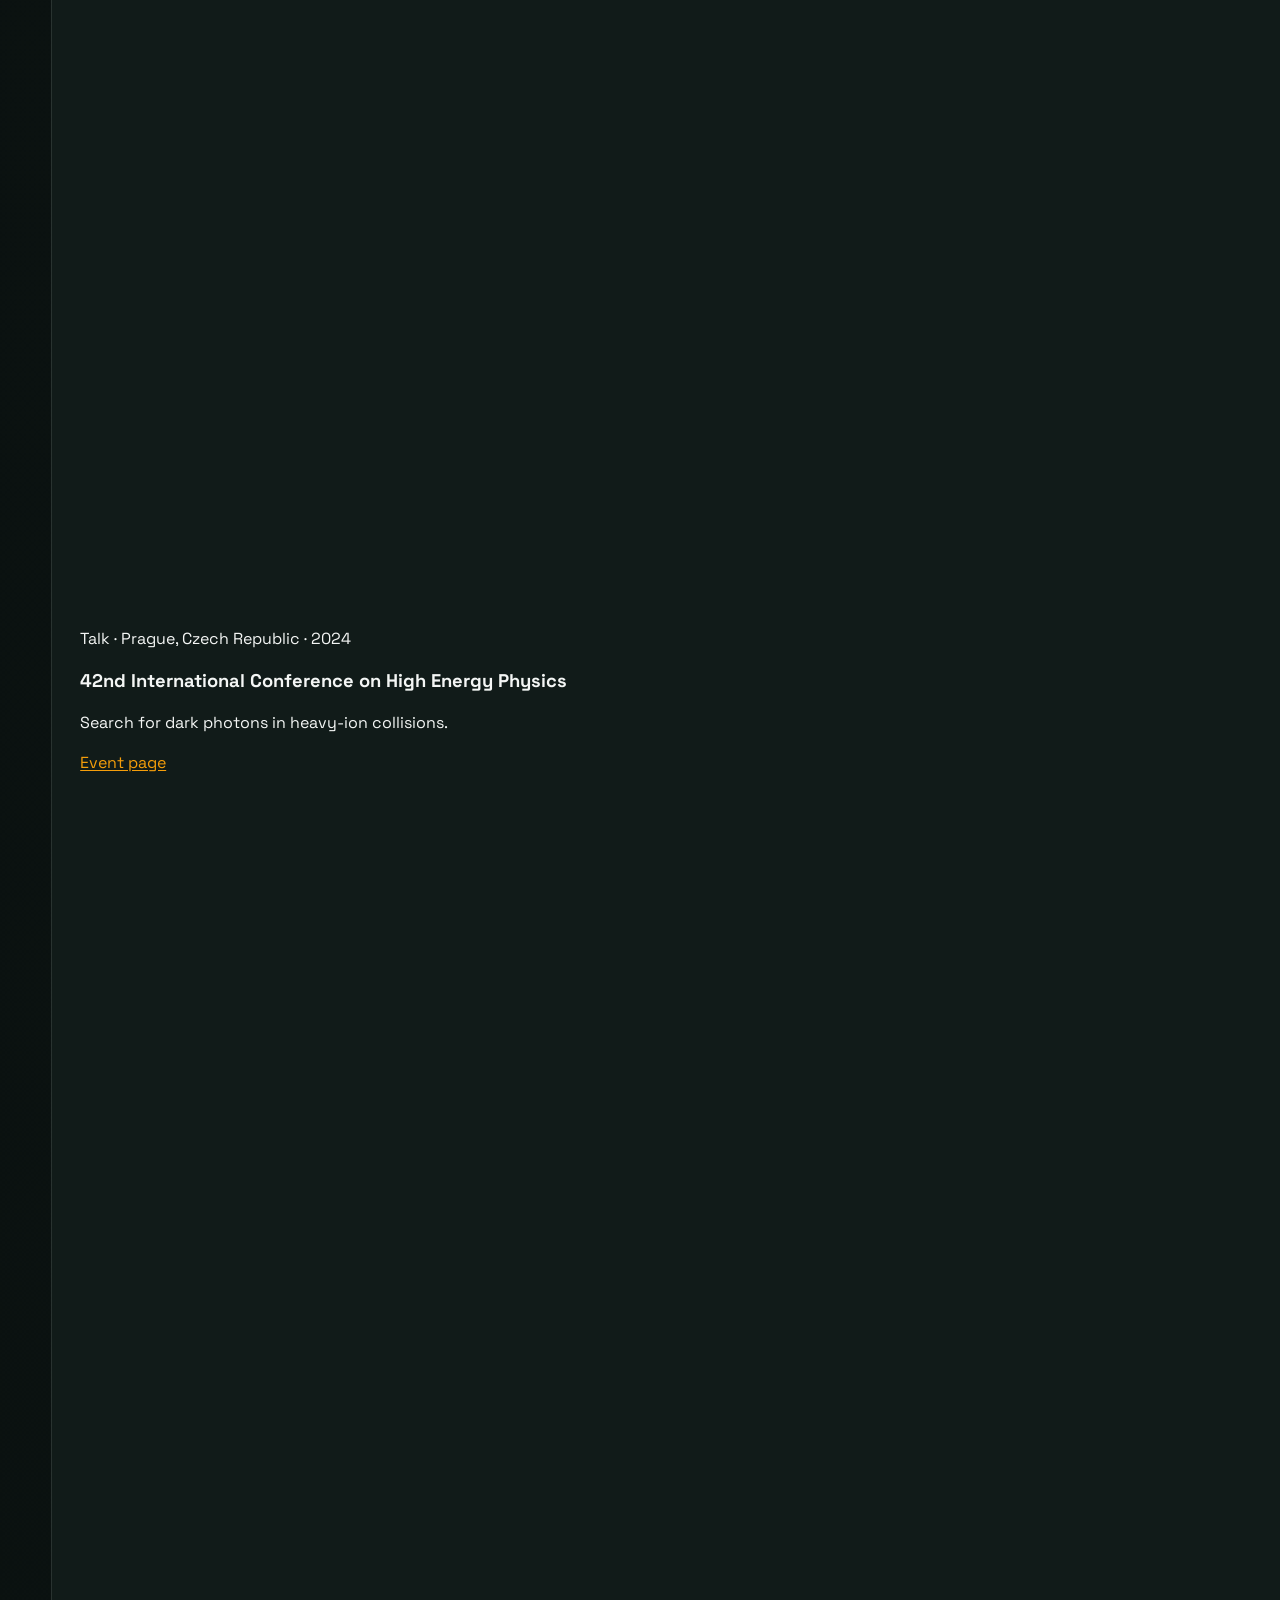
==== commit 29e486fd: "Add files via upload" ====
--- a/index.html
+++ b/index.html
@@ -21,6 +21,7 @@
         <a href="#papers">Papers</a>
         <a href="#posters">Posters</a>
         <a href="#talks">Talks</a>
+        <a href="#events">Events</a>
         <a href="beyond-physics.html">Beyond Physics</a>
         <a href="arte.html">AW Art</a>
       </div>
@@ -333,6 +334,133 @@
       </div>
     </section>
 
+    <section class="section reveal" id="events">
+      <div class="section-heading">
+        <p class="eyebrow">Academic activity</p>
+        <h2>Conferences & Events</h2>
+      </div>
+      <p class="section-note">
+        Selected conferences and workshops where I presented a talk, flash talk, or poster.
+      </p>
+      <div class="events-grid">
+        <article class="event-card event-card-feature">
+          <img class="event-photo" src="events/l12.jpeg" alt="PLANCK 2026" loading="lazy" decoding="async" fetchpriority="low" />
+          <div class="event-content">
+            <p class="event-meta">Poster · Geneva, Switzerland · 2026</p>
+            <h3>PLANCK2026 and 6th EuCAPT Symposium</h3>
+            <p>Combined constraints on dark photons from high-energy collisions, cosmology, and astrophysics.</p>
+            <a class="text-link" href="https://indico.cern.ch/event/1552644/" target="_blank" rel="noopener noreferrer">Event page</a>
+          </div>
+        </article>
+
+          <article class="event-card event-card-feature">
+          <img class="event-photo" src="events/l10.jpeg" alt="DMLab event photo" loading="lazy" decoding="async" fetchpriority="low" />
+          <div class="event-content">
+            <p class="event-meta">Talk · Bonn, Germany · 2025</p>
+            <h3>IV DarkMatter@Bonn Meeting</h3>
+            <p>Combined constraints on dark photons from high-energy collisions, cosmology, and astrophysics.</p>
+            <a class="text-link" href="https://indico.in2p3.fr/event/36116/" target="_blank" rel="noopener noreferrer">Event page</a>
+          </div>
+        </article>
+
+        <article class="event-card event-card-feature">
+          <img class="event-photo" src="events/l7.jpeg" alt="Dark Matter 2025 event photo" loading="lazy" decoding="async" fetchpriority="low" />
+          <div class="event-content">
+            <p class="event-meta">Poster & Flash Talk · Santander, Spain · 2025</p>
+            <h3>V Dark Matter Conference: From the Smallest to the Largest Scale</h3>
+            <p>Constraining dark photon kinetic mixing in heavy-ion collisions from SIS to LHC energies.</p>
+            <a class="text-link" href="https://indico.ifca.es/event/3234" target="_blank" rel="noopener noreferrer">Event page</a>
+          </div>
+        </article>
+
+        <article class="event-card">
+          <img class="event-photo" src="events/l1.jpeg" alt="Quark Matter event photo" loading="lazy" decoding="async" fetchpriority="low" />
+          <div class="event-content">
+            <p class="event-meta">Poster · Frankfurt, Germany · 2025</p>
+            <h3>XXXI International Conference on Ultra-relativistic Nucleus-Nucleus Collision</h3>
+            <p>Electromagnetic emission from strongly interacting hadronic and partonic matter created in heavy-ion collisions.</p>
+            <a class="text-link" href="https://indico.cern.ch/event/1334113" target="_blank" rel="noopener noreferrer">Event page</a>
+          </div>
+        </article>
+
+        <article class="event-card">
+          <img class="event-photo" src="events/l9.jpeg" alt="Theory Meets Experiments event photo" loading="lazy" decoding="async" fetchpriority="low" />
+          <div class="event-content">
+            <p class="event-meta">Lightning Talk · Florence, Italy · 2025</p>
+            <h3>Theory Meets Experiments 2025: Dark Matter Direct Detection</h3>
+            <p>Search for dark photons in heavy-ion collisions.</p>
+            <a class="text-link" href="https://www.ggi.infn.it/showevent.pl?id=529" target="_blank" rel="noopener noreferrer">Event page</a>
+          </div>
+        </article>
+
+        <article class="event-card">
+          <img class="event-photo" src="events/l11.jpeg" alt="ICHEP event photo" loading="lazy" decoding="async" fetchpriority="low" />
+          <div class="event-content">
+            <p class="event-meta">Talk · Prague, Czech Republic · 2024</p>
+            <h3>42nd International Conference on High Energy Physics</h3>
+            <p>Search for dark photons in heavy-ion collisions.</p>
+            <a class="text-link" href="https://indico.cern.ch/event/1291157/" target="_blank" rel="noopener noreferrer">Event page</a>
+          </div>
+        </article>
+
+        <article class="event-card">
+               <img class="event-photo" src="events/l13.jpeg" alt="ICHEP event photo" loading="lazy" decoding="async" fetchpriority="low" />
+          <div class="event-content">
+            <p class="event-meta">Talk · Havana, Cuba · 2024</p>
+            <h3>III Workshop on Heavy Ions Physics and Compact Stars</h3>
+            <p>Exploring dark photon production and kinetic mixing constraints in heavy-ion collisions.</p>
+            <a class="text-link" href="https://indico.global/event/13360/" target="_blank" rel="noopener noreferrer">Event page</a>
+          </div>
+        </article>
+      </div>
+
+      <div class="events-compact">
+        <h3>Earlier talks & posters</h3>
+        <ul class="event-list">
+          <li><span>2022</span> II Workshop on Heavy Ions Physics and Compact Stars — Talk, Havana, Cuba.</li>
+          <li><span>2022</span> II German-Cuban Summer School — Talk, Havana, Cuba.</li>
+          <li><span>2021</span> AENTA Award Proposals — Talk, Havana, Cuba.</li>
+          <li><span>2021</span> XXXVII Student Scientific Workshop — Talk, University of Havana.</li>
+          <li><span>2021</span> VI Student Congress of Scientific and Technological Research — Online talk.</li>
+          <li><span>2020</span> I Workshop on Heavy Ions Physics and Compact Stars — Talk, Havana, Cuba.</li>
+          <li><span>2020</span> XV Symposium of the Cuban Physics Society — Poster, Havana, Cuba.</li>
+          <li><span>2019</span> SMFNS/STARS Symposium — Talk, Varadero, Cuba.</li>
+          <li><span>2019</span> XXXV Student Scientific Workshop — Talk, University of Havana.</li>
+          <li><span>2018</span> XXXIV Student Scientific Workshop — Talk, ICIMAF.</li>
+          <li><span>2017</span> XXXIII Student Scientific Workshop — Talk, University of Havana.</li>
+        </ul>
+      </div>
+    </section>
+
+    <section class="section reveal" id="education">
+      <div class="section-heading">
+        <h2>Education</h2>
+      </div>
+      <div class="education-timeline">
+        <article class="education-card">
+           <img class="event-photo" src="events/l16.jpeg" alt="ICHEP event photo" loading="lazy" decoding="async" fetchpriority="low" />
+          <p class="education-year">2023 - present</p>
+          <h3>Ph.D. Student</h3>
+          <p>Goethe University Frankfurt, Germany.</p>
+          <p class="education-note">Supervisors: Prof. Dr. Elena Bratkovskaya and Prof. Dr. Laura Sagunski.</p>
+        </article>
+        <article class="education-card">
+                         <img class="event-photo" src="events/l14.jpeg" alt="ICHEP event photo" loading="lazy" decoding="async" fetchpriority="low" />
+          <p class="education-year">2022 - 2023</p>
+          <h3>M.S. Physics</h3>
+          <p>University of Havana, Cuba.</p>
+          <p class="education-note">Supervisors: Prof. Dr. A. Martinez Perez and Prof. Dr. E. Rodriguez Querts.</p>
+        </article>
+        <article class="education-card">
+                         <img class="event-photo" src="events/l15.jpeg" alt="ICHEP event photo" loading="lazy" decoding="async" fetchpriority="low" />
+          <p class="education-year">2016 - 2021</p>
+          <h3>B.S. Physics</h3>
+          <p>University of Havana, Cuba.</p>
+          <p class="education-note">Five-year degree plus thesis. Supervisors: Prof. Dr. A. Martinez Perez and Prof. Dr. E. Rodriguez Querts.</p>
+        </article>
+      </div>
+    </section>
+
     <section class="section reveal" id="overview">
       <div class="section-heading">
         <h2>Site map</h2>
@@ -372,5 +500,3 @@
   </footer>
 </body>
 </html>
-
-
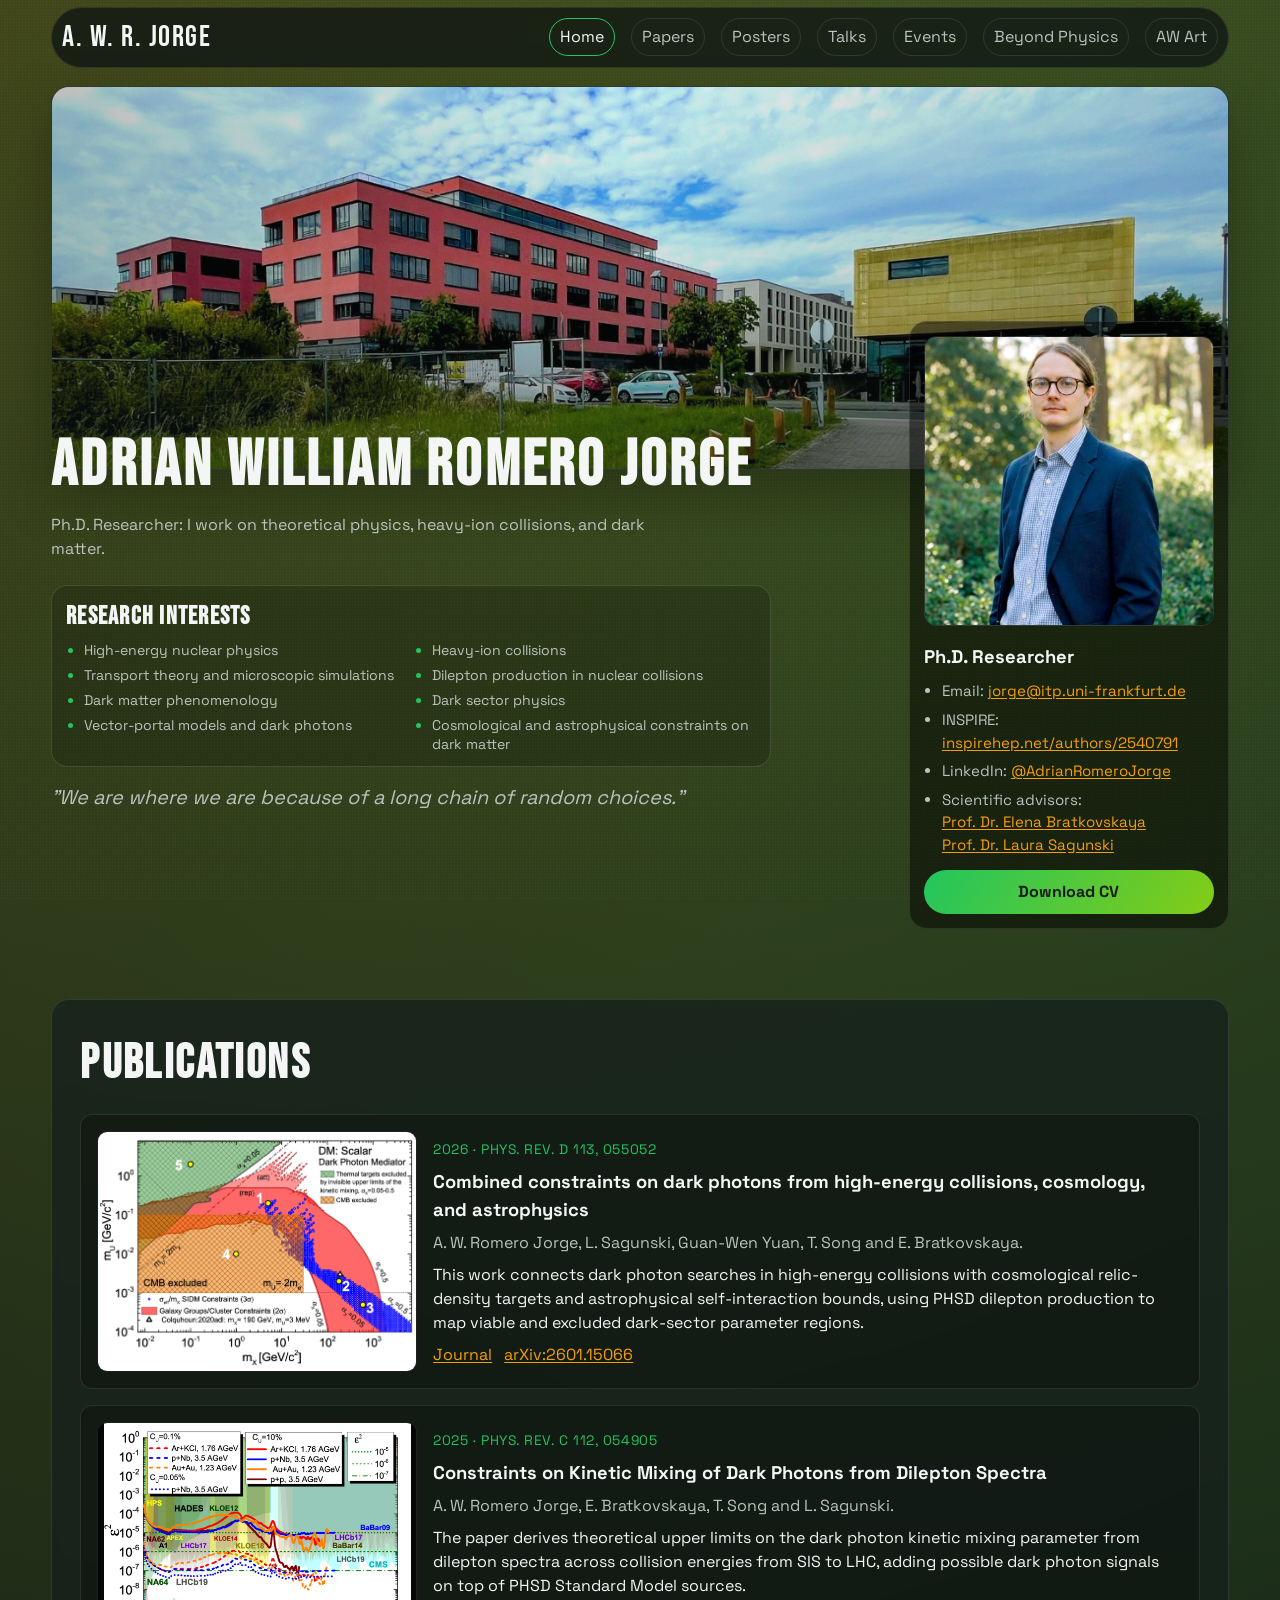
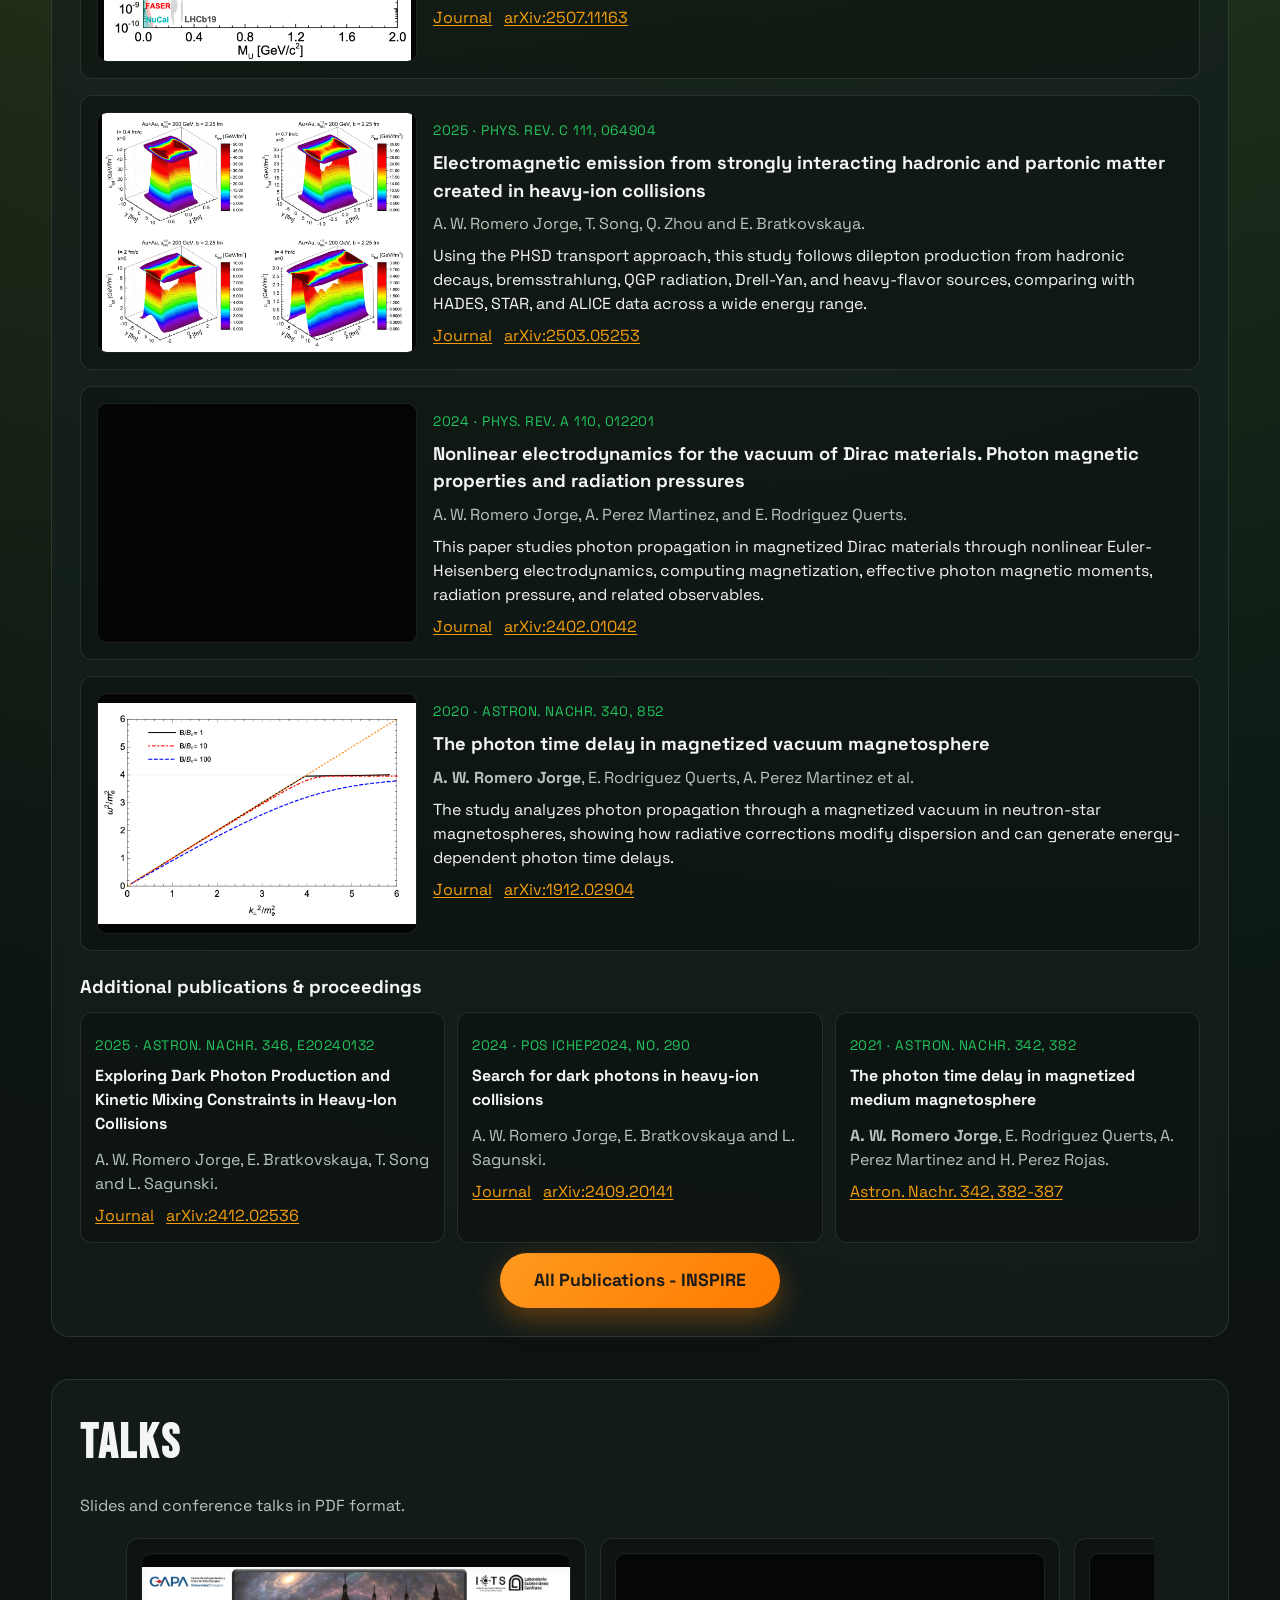
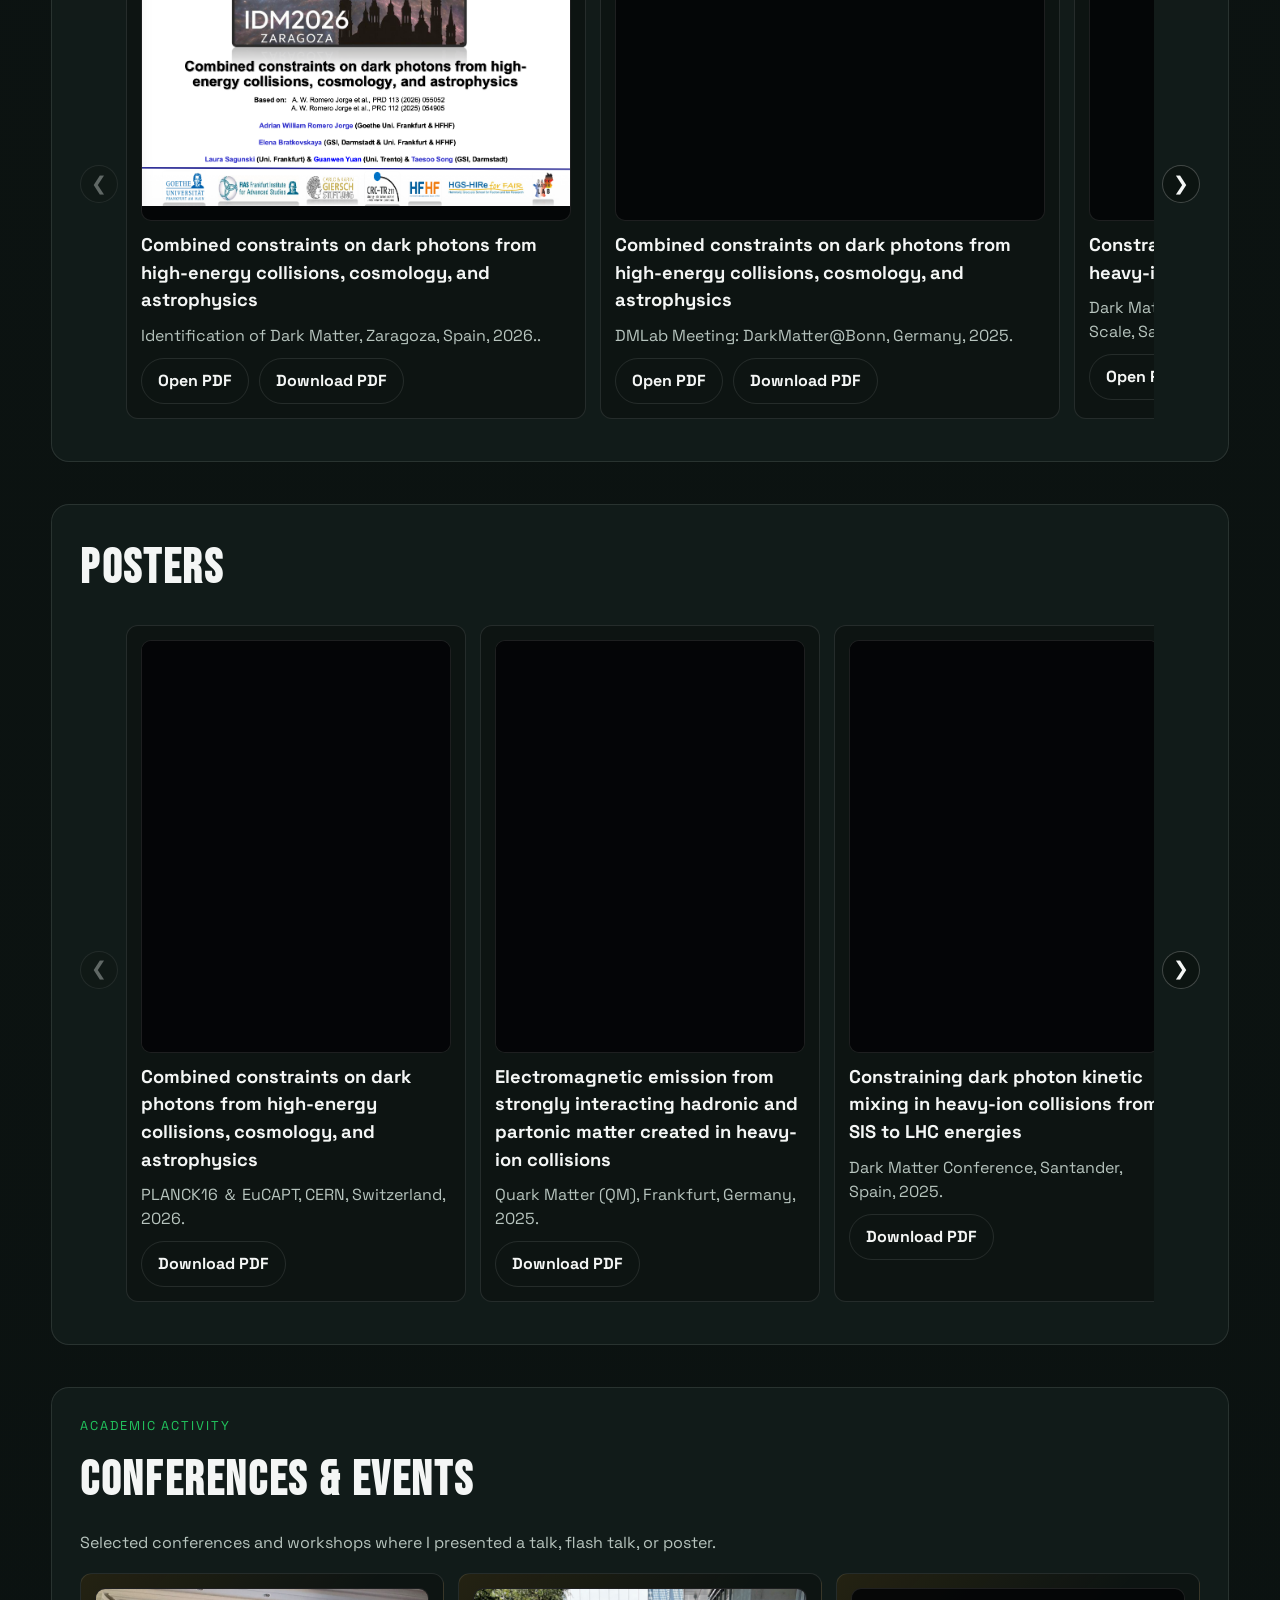
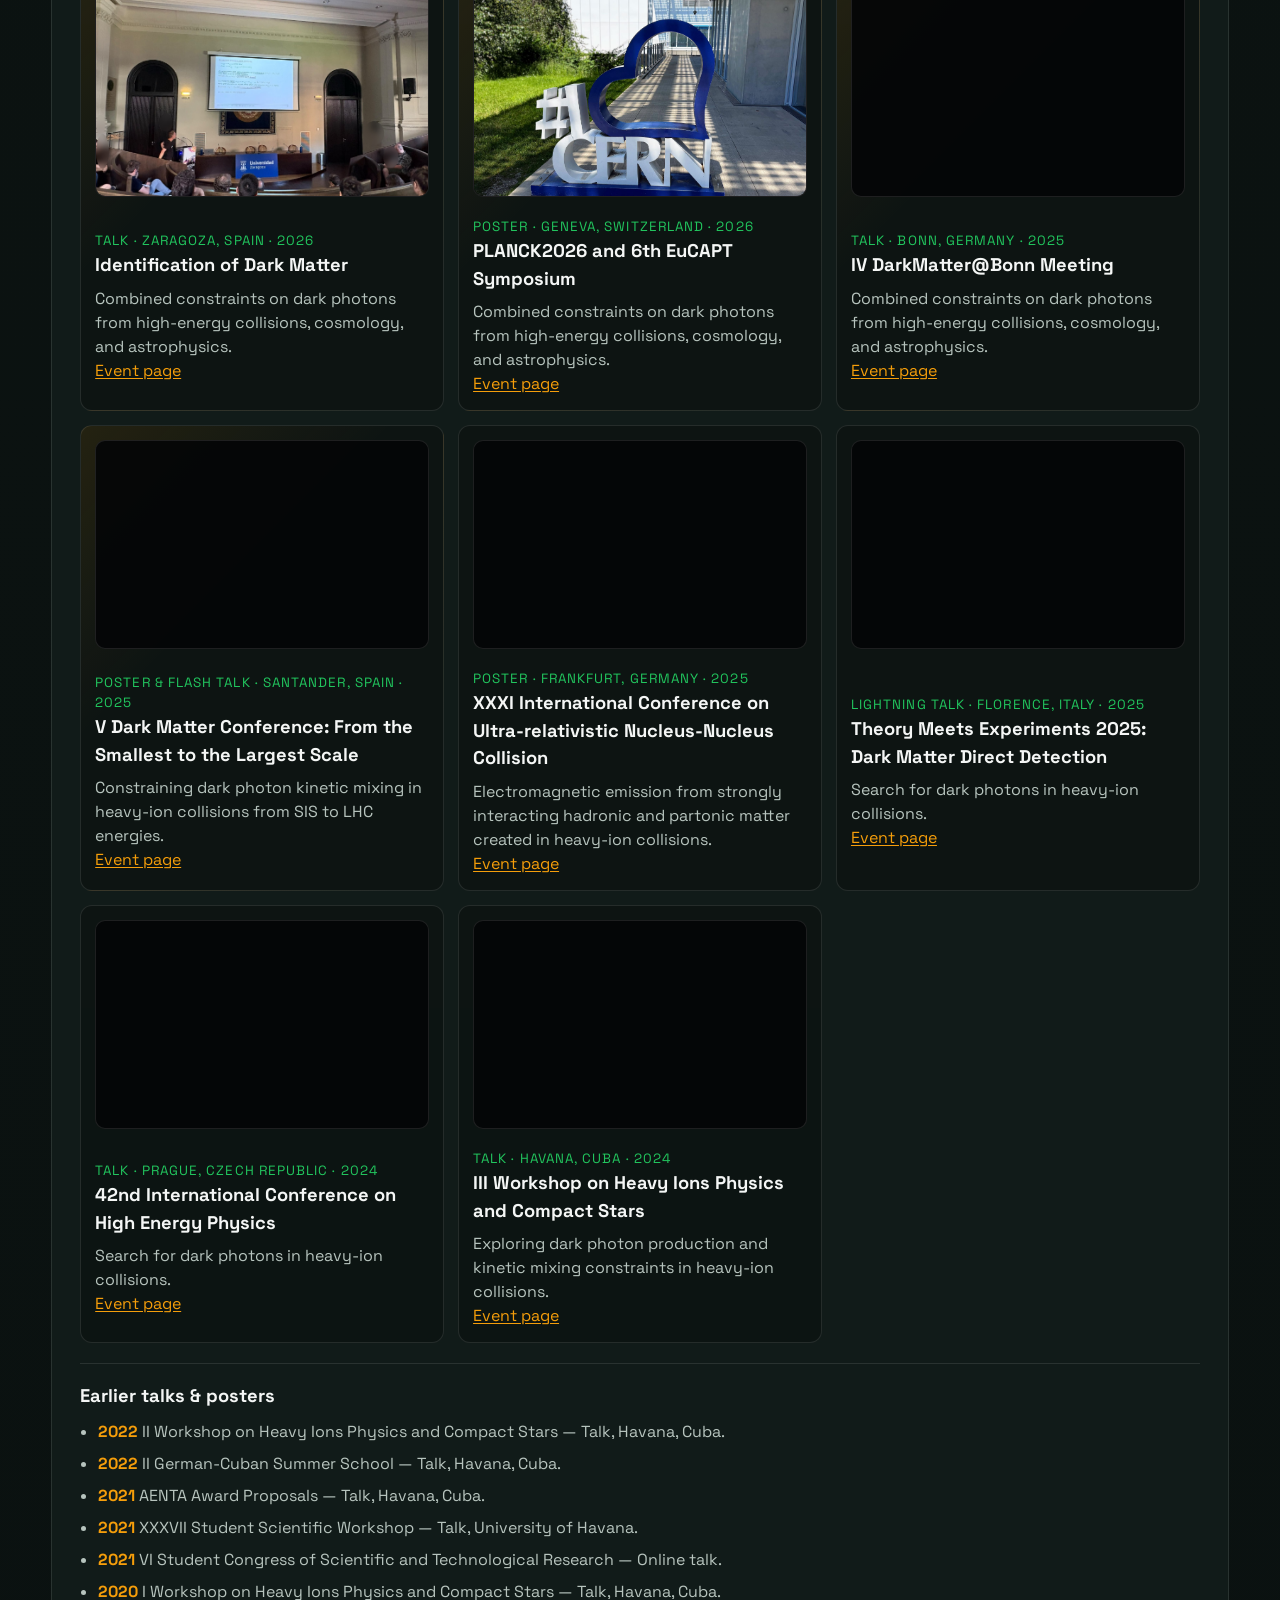
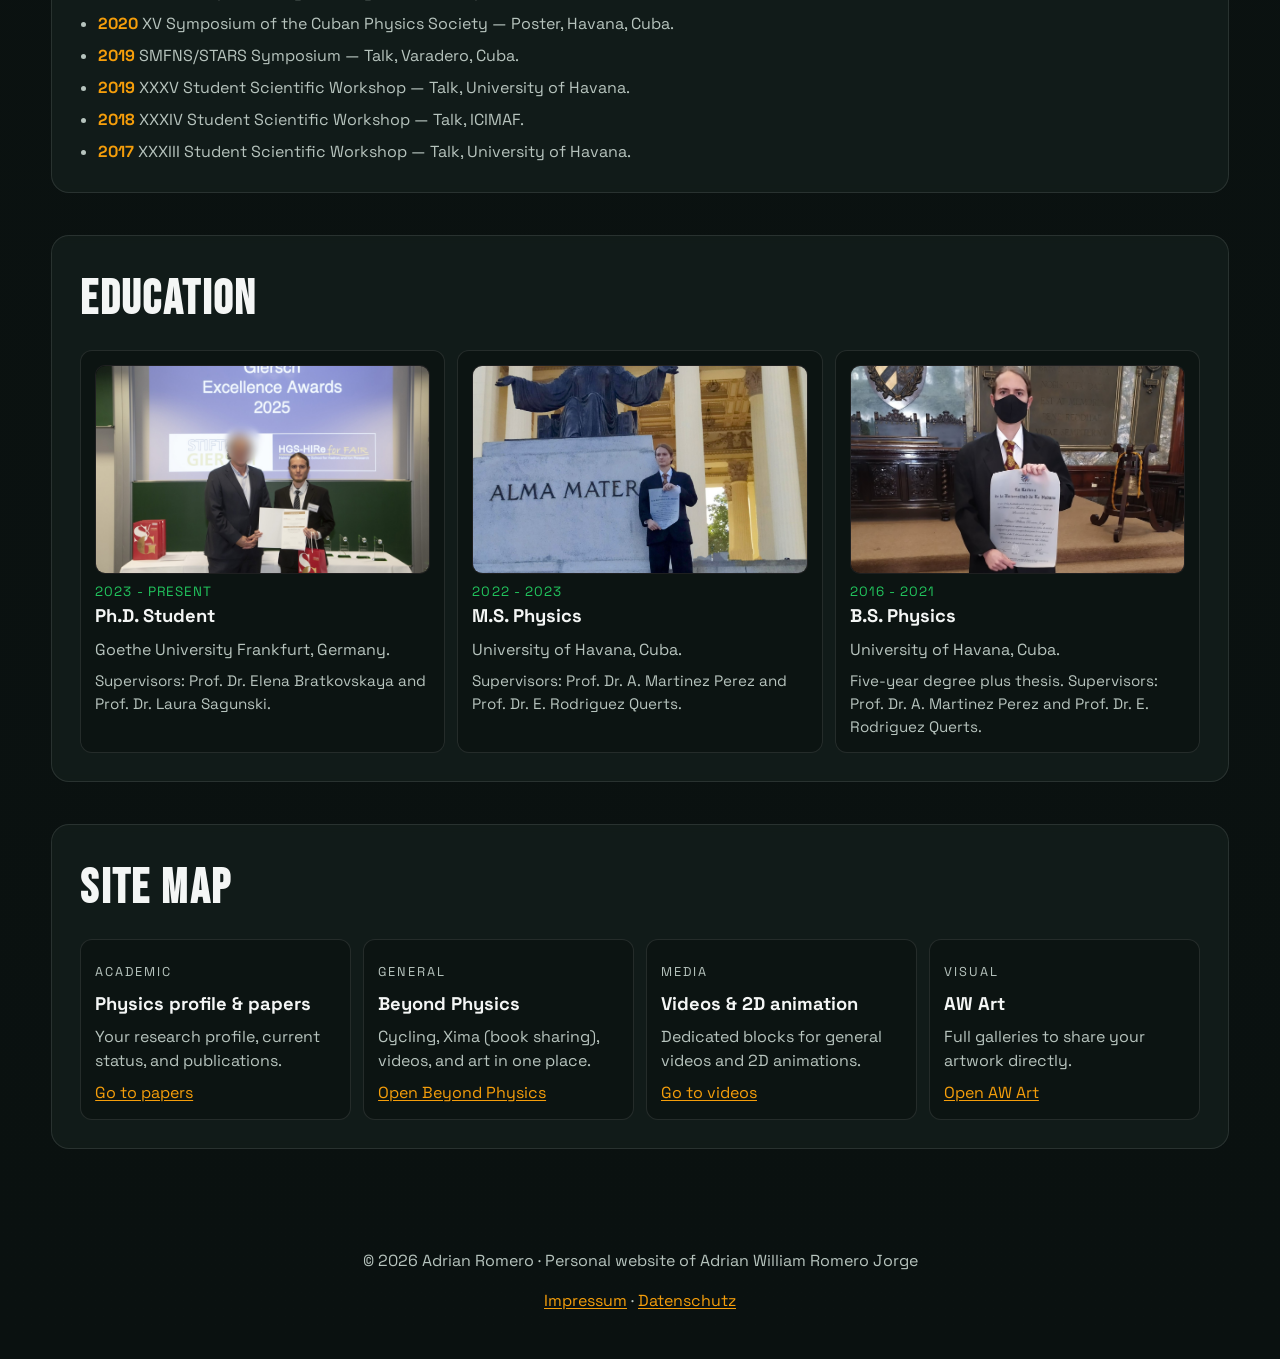
==== commit 2f806f95: "Add files via upload" ====
--- a/index.html
+++ b/index.html
@@ -211,6 +211,17 @@
       <div class="scroll-carousel" data-scroll-carousel>
         <button class="scroll-arrow scroll-arrow-prev" type="button" aria-label="Previous talks">&#10094;</button>
         <div class="talks-grid" tabindex="0">
+
+          <article class="talk-card">
+          <img class="talk-preview-image" src="talks/t6.png" alt="Talk 6 cover" loading="lazy" decoding="async" fetchpriority="low" />
+          <h3>Combined constraints on dark photons from high-energy collisions, cosmology, and astrophysics </h3>
+          <p class="talk-meta">Identification of Dark Matter, Zaragoza, Spain, 2026..</p>
+          <div class="button-row">
+            <a class="btn btn-ghost" href="talks/t6.pdf" target="_blank" rel="noopener noreferrer">Open PDF</a>
+            <a class="btn btn-ghost" href="talks/t6.pdf" download>Download PDF</a>
+          </div>
+        </article>
+
           <article class="talk-card">
           <img class="talk-preview-image" src="talks/t1.png" alt="Talk 1 cover" loading="lazy" decoding="async" fetchpriority="low" />
           <h3>Combined constraints on dark photons from high-energy collisions, cosmology, and astrophysics </h3>
@@ -343,6 +354,17 @@
         Selected conferences and workshops where I presented a talk, flash talk, or poster.
       </p>
       <div class="events-grid">
+
+        <article class="event-card event-card-feature">
+          <img class="event-photo" src="events/l17.jpeg" alt="PLANCK 2026" loading="lazy" decoding="async" fetchpriority="low" />
+          <div class="event-content">
+            <p class="event-meta">Talk · Zaragoza, Spain · 2026</p>
+            <h3>Identification of Dark Matter</h3>
+            <p>Combined constraints on dark photons from high-energy collisions, cosmology, and astrophysics.</p>
+            <a class="text-link" href="https://indico.capa.unizar.es/event/40/overview" target="_blank" rel="noopener noreferrer">Event page</a>
+          </div>
+        </article>
+
         <article class="event-card event-card-feature">
           <img class="event-photo" src="events/l12.jpeg" alt="PLANCK 2026" loading="lazy" decoding="async" fetchpriority="low" />
           <div class="event-content">
--- a/styles.css
+++ b/styles.css
@@ -202,9 +202,9 @@
 }
 
 .hero-random-quote {
-  margin: 14px 0 0;
-  color: var(--muted);
-  font-size: 0.95rem;
+  margin: 16px 0 0;
+  color: var(--muted);
+  font-size: clamp(1.08rem, 1.55vw, 1.25rem);
   font-style: italic;
   line-height: 1.45;
   max-width: 62ch;
@@ -662,9 +662,119 @@
   background: rgba(5, 6, 7, 0.92);
 }
 
-.talk-meta {
-  margin: 0;
-  color: var(--muted);
+.talk-meta {
+  margin: 0;
+  color: var(--muted);
+}
+
+.events-grid {
+  display: grid;
+  gap: 14px;
+}
+
+.event-card {
+  display: grid;
+  gap: 12px;
+  padding: 14px;
+  border: 1px solid var(--line);
+  border-radius: 12px;
+  background: rgba(0, 0, 0, 0.25);
+}
+
+.event-card-feature {
+  background:
+    linear-gradient(135deg, rgba(245, 158, 11, 0.1), transparent 38%),
+    rgba(0, 0, 0, 0.25);
+}
+
+.event-photo-placeholder {
+  min-height: 150px;
+  border: 1px solid var(--line);
+  border-radius: 10px;
+  display: grid;
+  place-items: center;
+  overflow: hidden;
+  background:
+    radial-gradient(circle at 28% 20%, rgba(34, 197, 94, 0.28), transparent 34%),
+    radial-gradient(circle at 78% 72%, rgba(245, 158, 11, 0.22), transparent 34%),
+    linear-gradient(135deg, rgba(255, 255, 255, 0.07), rgba(255, 255, 255, 0.02));
+  color: var(--text);
+}
+
+.event-photo-placeholder span {
+  padding: 6px 10px;
+  border: 1px solid var(--line);
+  border-radius: 999px;
+  background: rgba(13, 20, 18, 0.72);
+  font-weight: 700;
+}
+
+.event-photo {
+  width: 100%;
+  aspect-ratio: 16 / 10;
+  display: block;
+  object-fit: cover;
+  object-position: center;
+  border: 1px solid var(--line);
+  border-radius: 10px;
+  background: rgba(5, 6, 7, 0.92);
+}
+
+.event-content {
+  min-width: 0;
+}
+
+.event-card p {
+  margin: 8px 0 0;
+  color: var(--muted);
+}
+
+.event-meta,
+.education-year {
+  color: var(--accent-2) !important;
+  font-size: 0.84rem;
+  letter-spacing: 0.08em;
+  text-transform: uppercase;
+}
+
+.events-compact {
+  margin-top: 20px;
+  padding-top: 18px;
+  border-top: 1px solid var(--line);
+}
+
+.event-list {
+  margin: 10px 0 0;
+  padding-left: 18px;
+  display: grid;
+  gap: 8px;
+  color: var(--muted);
+}
+
+.event-list span {
+  color: var(--accent);
+  font-weight: 700;
+}
+
+.education-timeline {
+  display: grid;
+  gap: 12px;
+}
+
+.education-card {
+  padding: 14px;
+  border: 1px solid var(--line);
+  border-radius: 12px;
+  background: rgba(0, 0, 0, 0.25);
+}
+
+.education-card p {
+  margin: 8px 0 0;
+  color: var(--muted);
+}
+
+.education-note {
+  font-size: 0.95rem;
 }
 
 .split-note {
@@ -983,6 +1093,14 @@
     grid-template-columns: repeat(2, minmax(0, 1fr));
   }
 
+  .events-grid {
+    grid-template-columns: repeat(2, minmax(0, 1fr));
+  }
+
+  .education-timeline {
+    grid-template-columns: repeat(3, minmax(0, 1fr));
+  }
+
   .split-note {
     grid-template-columns: repeat(2, minmax(0, 1fr));
     align-items: start;
@@ -1032,6 +1150,10 @@
   }
 
   .media-grid {
+    grid-template-columns: repeat(3, minmax(0, 1fr));
+  }
+
+  .events-grid {
     grid-template-columns: repeat(3, minmax(0, 1fr));
   }
 
@@ -1084,6 +1206,15 @@
 
   .scroll-arrow-next {
     right: 4px;
+  }
+
+  .events-grid,
+  .education-timeline {
+    grid-template-columns: 1fr;
+  }
+
+  .event-card-feature {
+    grid-template-columns: 1fr;
   }
 
   .talks-grid {
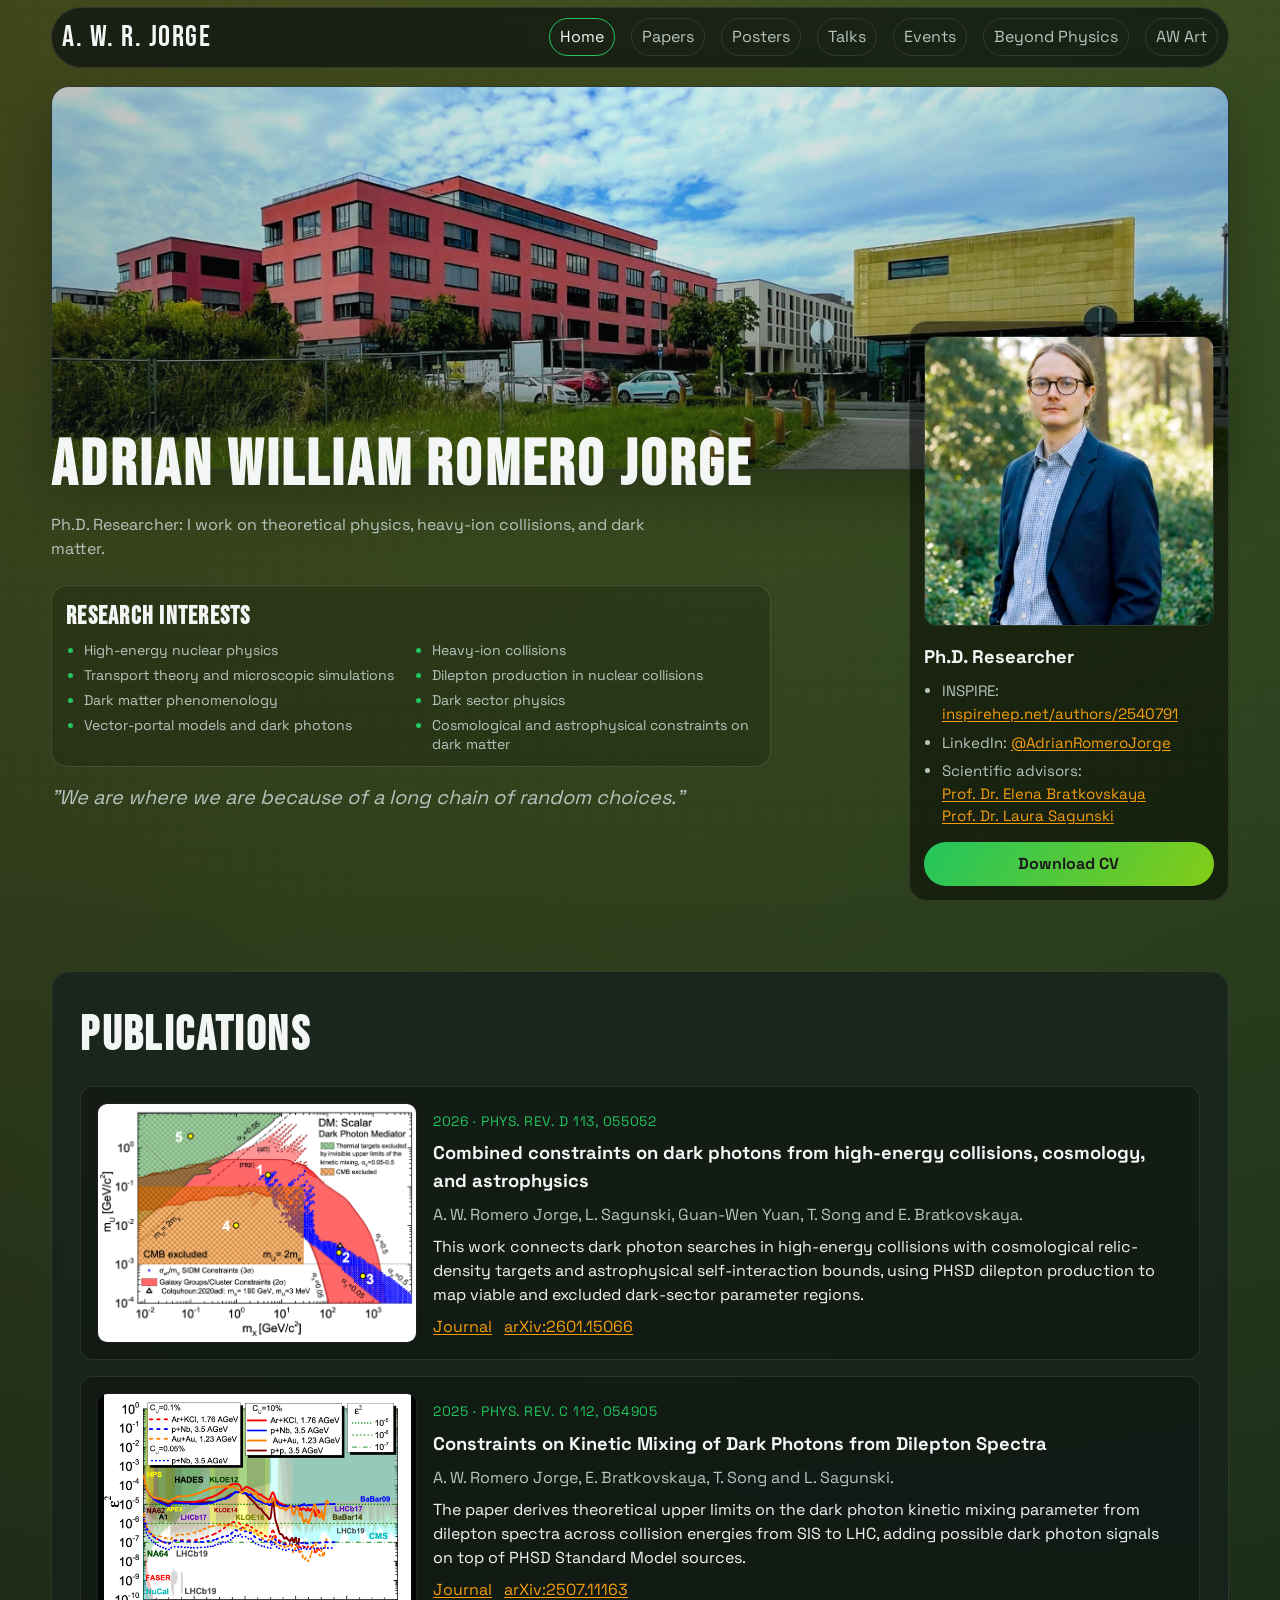
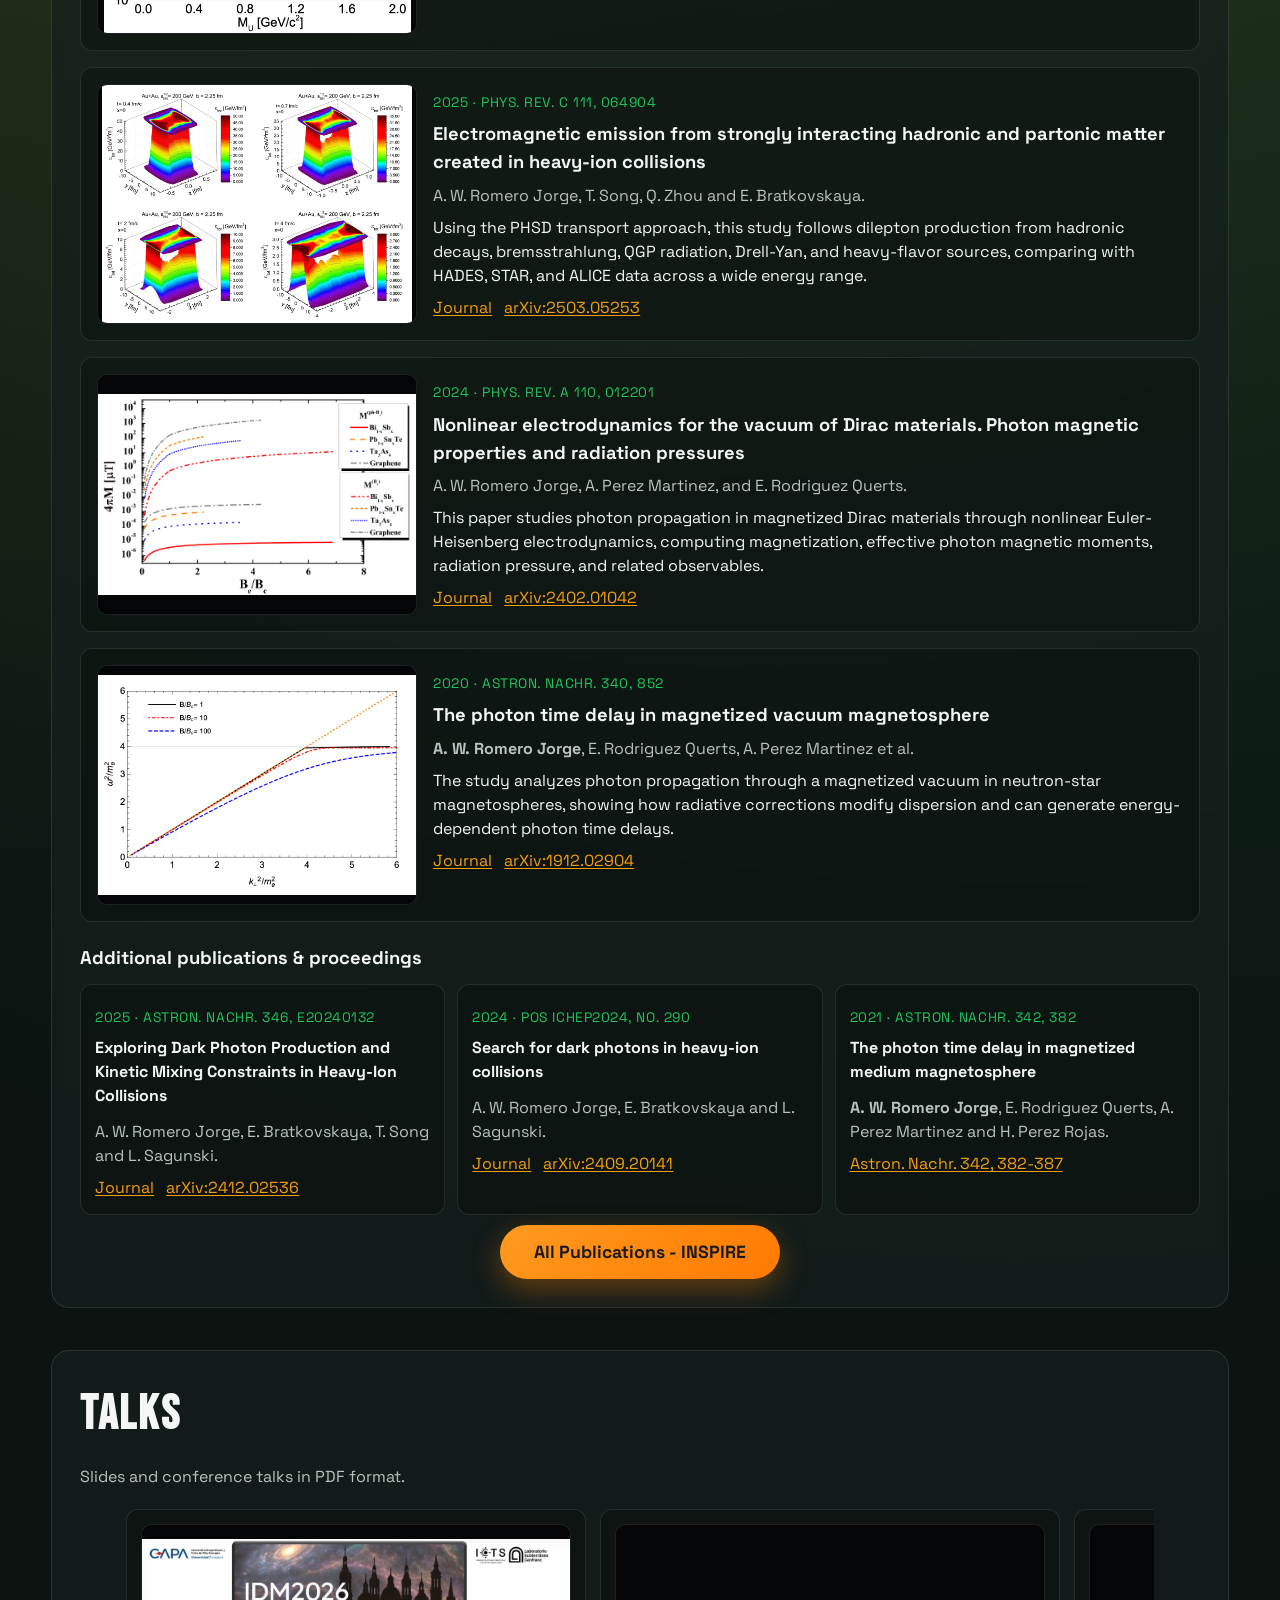
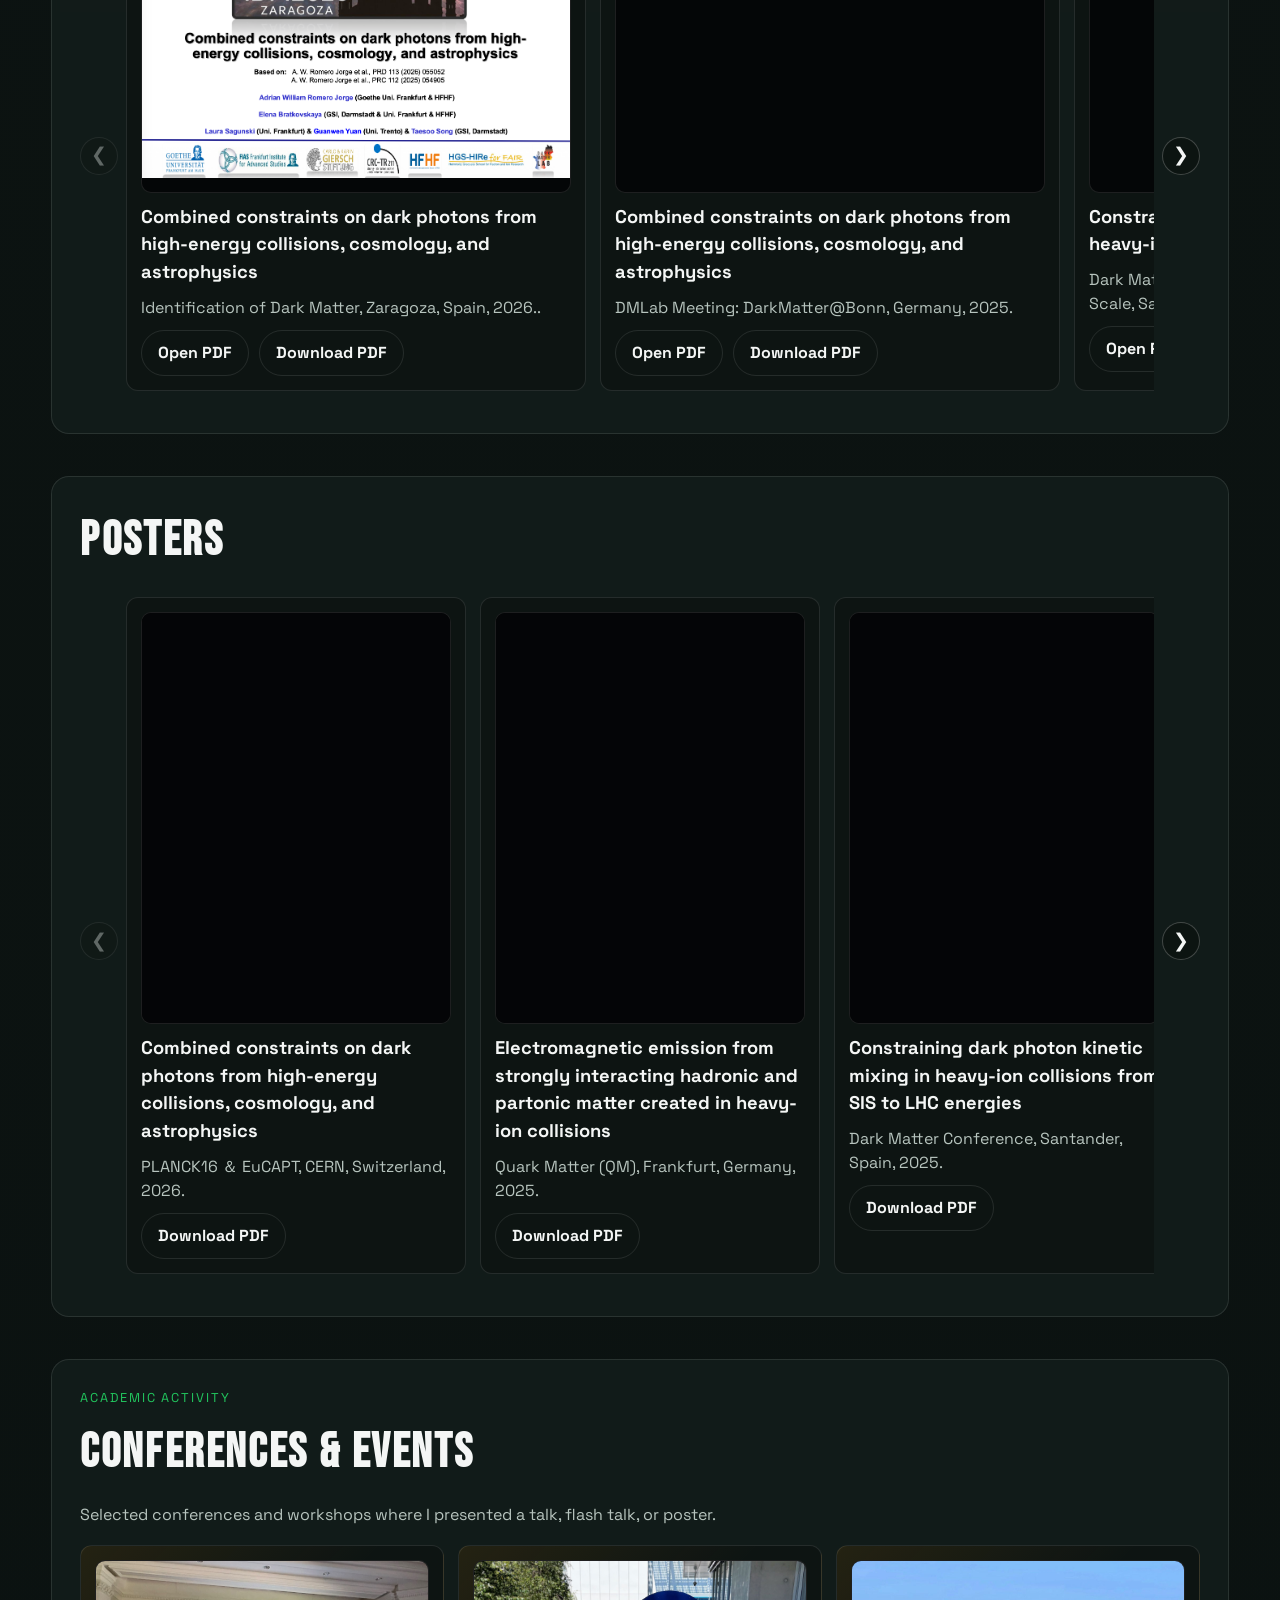
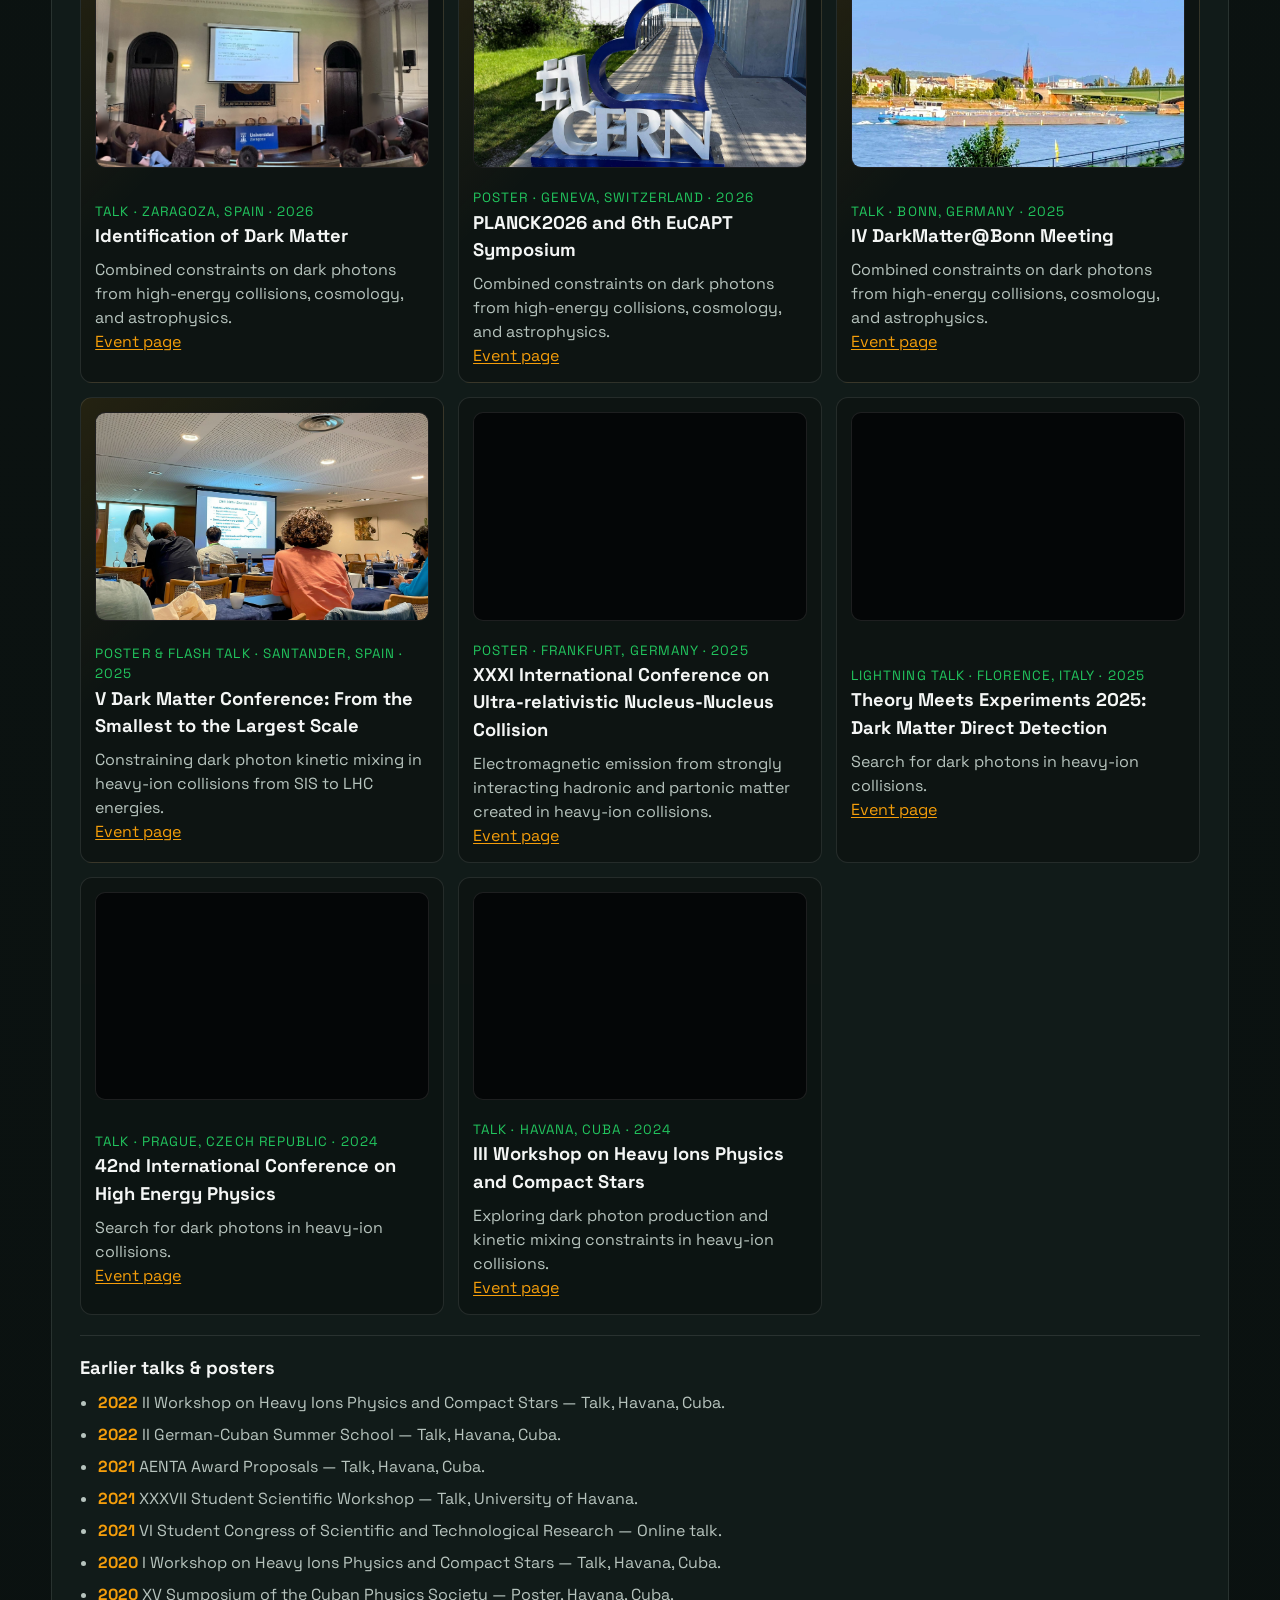
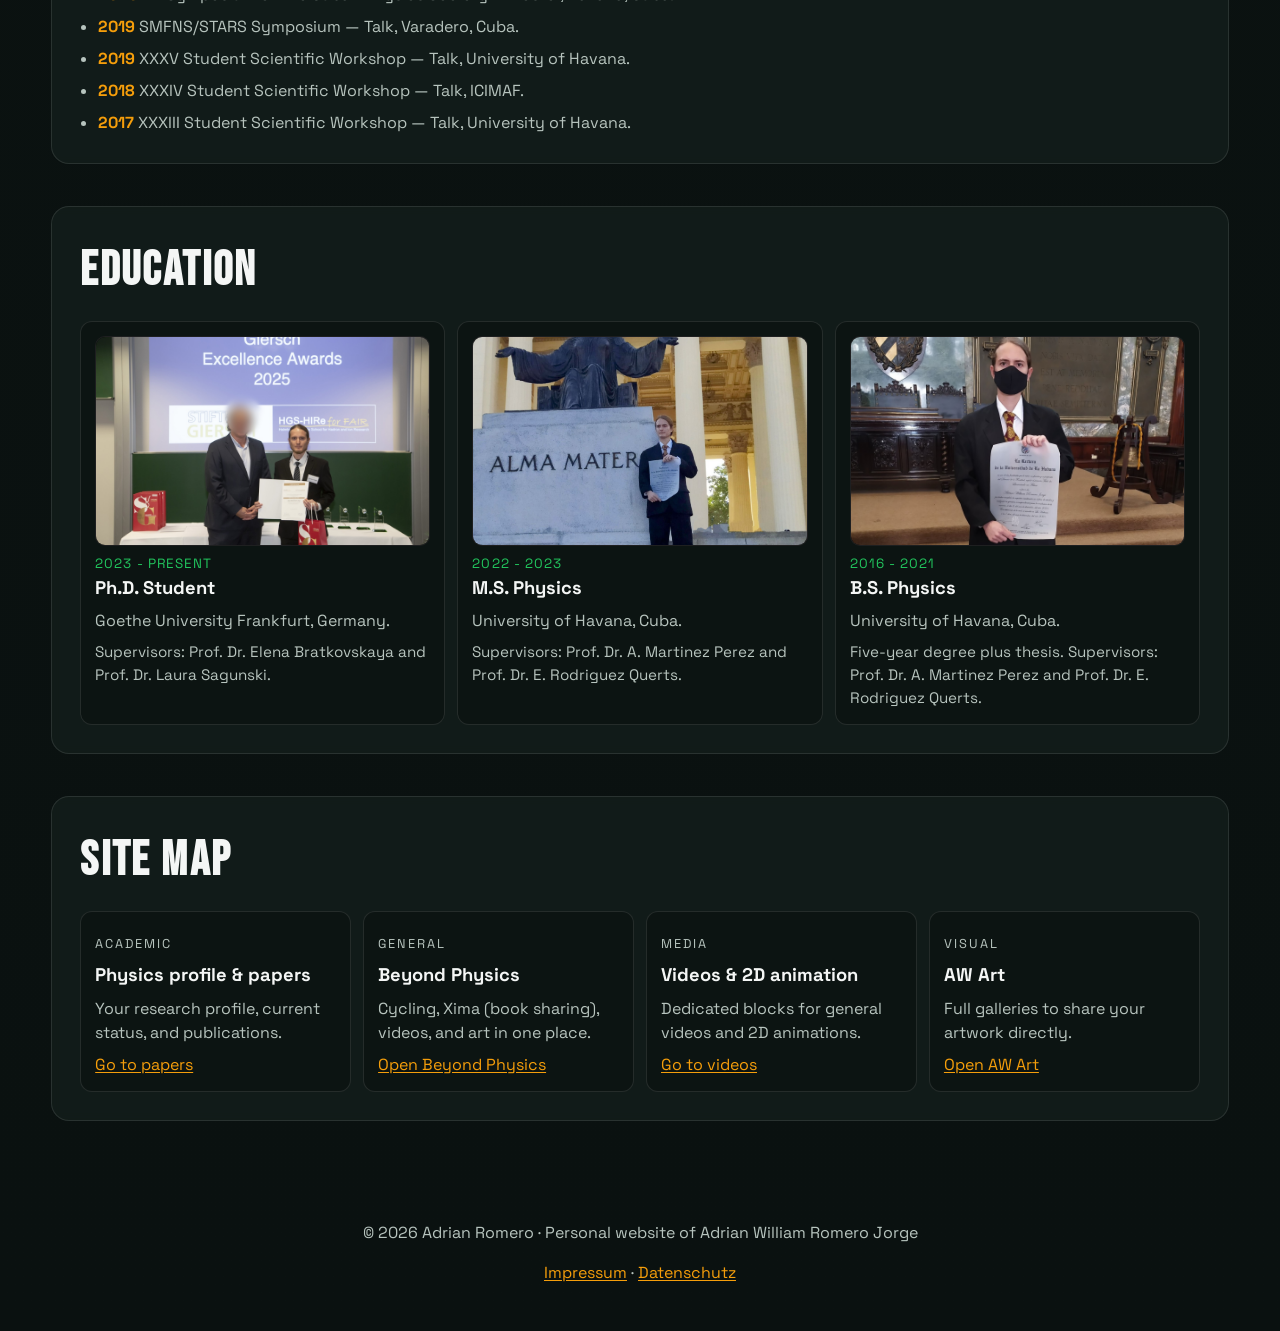
==== commit c3a655ce: "Update index.html" ====
--- a/index.html
+++ b/index.html
@@ -59,7 +59,6 @@
         <img class="profile-photo" src="aw_photo.png" alt="Photo of Adrian William Romero Jorge" loading="eager" decoding="async" fetchpriority="high" />
         <h3>Ph.D. Researcher</h3>
         <ul class="profile-list">
-           <li>Email: <a class="text-link" href="mailto:jorge@itp.uni-frankfurt.de">jorge@itp.uni-frankfurt.de</a></li>
           <li>INSPIRE: <a class="text-link" href="https://inspirehep.net/authors/2540791" target="_blank" rel="noopener noreferrer">inspirehep.net/authors/2540791</a></li>
           <li>LinkedIn: <a class="text-link" href="https://www.linkedin.com/in/adrian-william-romero-jorge-928728290/" target="_blank" rel="noopener noreferrer">@AdrianRomeroJorge</a></li>
           <li>Scientific advisors:<br /><a class="text-link" href="https://theory.gsi.de/~ebratkov/index.html" target="_blank" rel="noopener noreferrer">Prof. Dr. Elena Bratkovskaya</a><br /><a class="text-link" href="https://dmgw.space/group/laura_sagunski" target="_blank" rel="noopener noreferrer">Prof. Dr. Laura Sagunski</a></li>
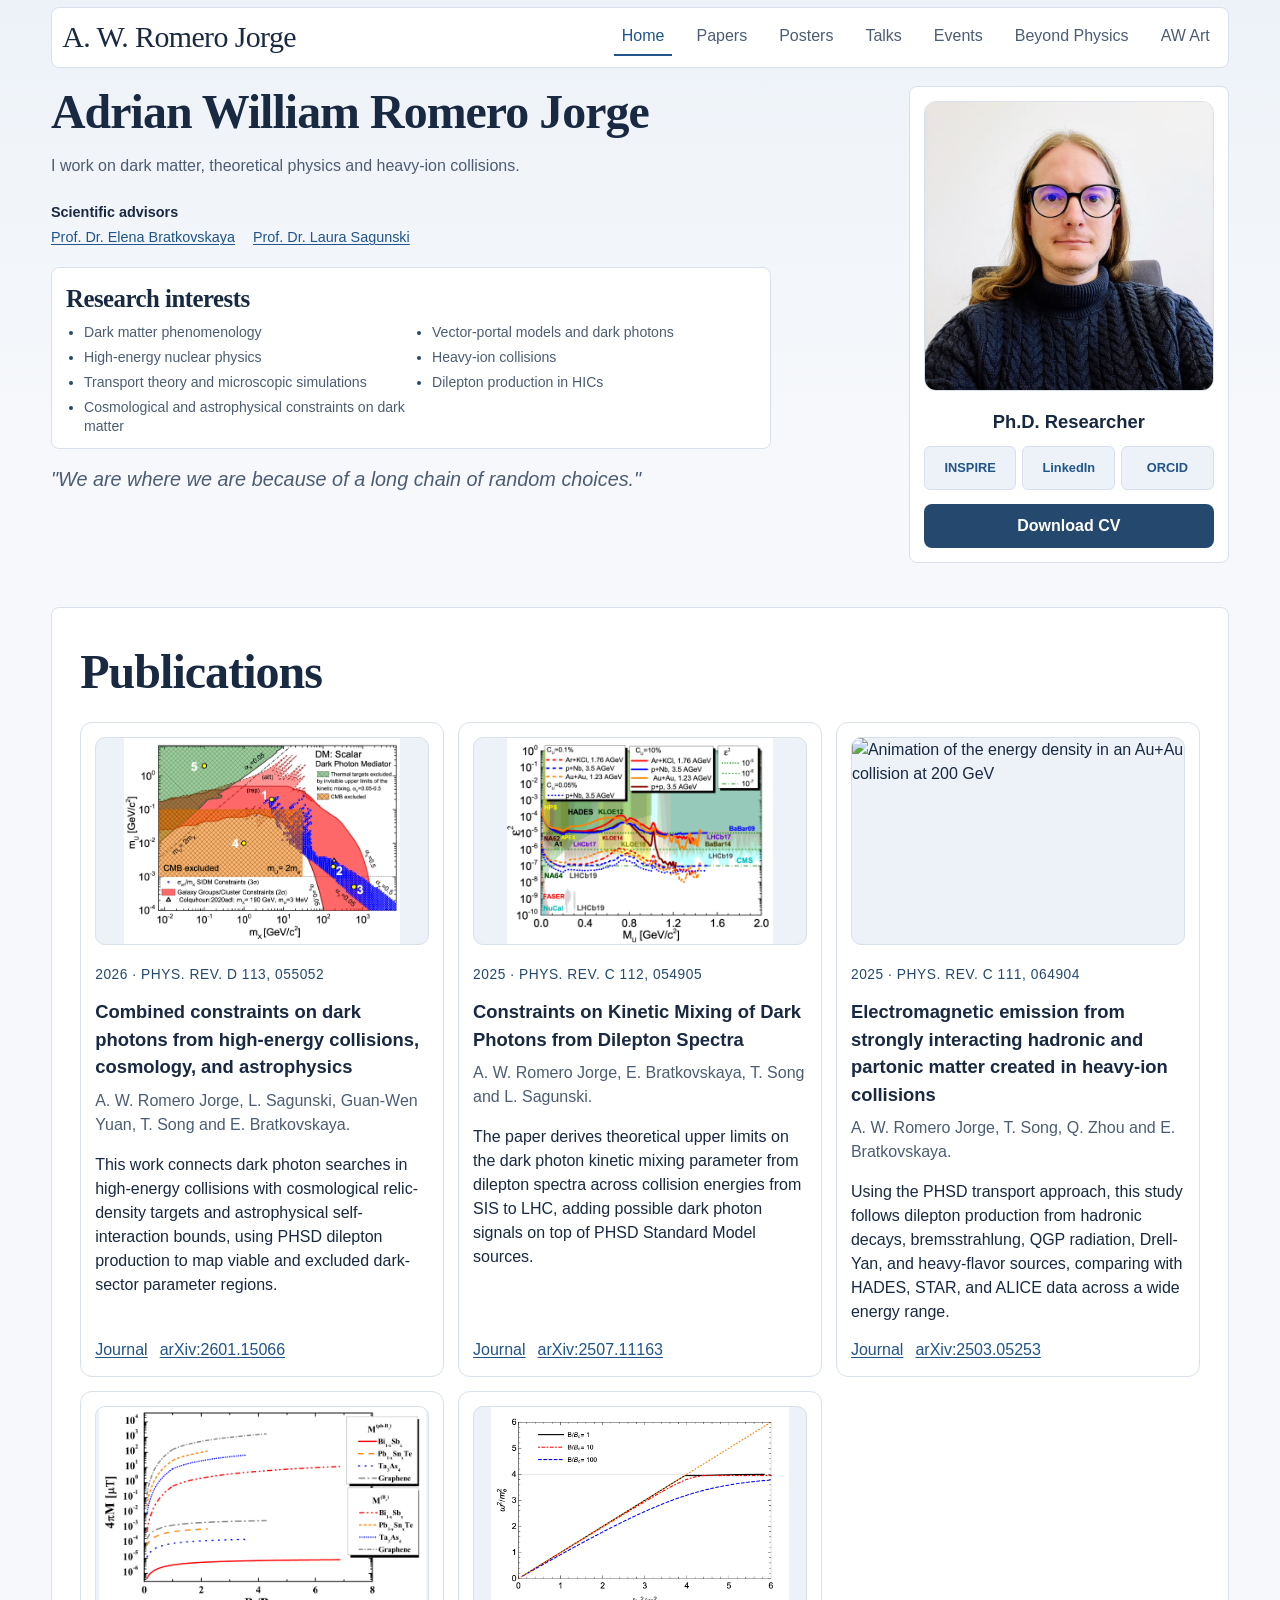
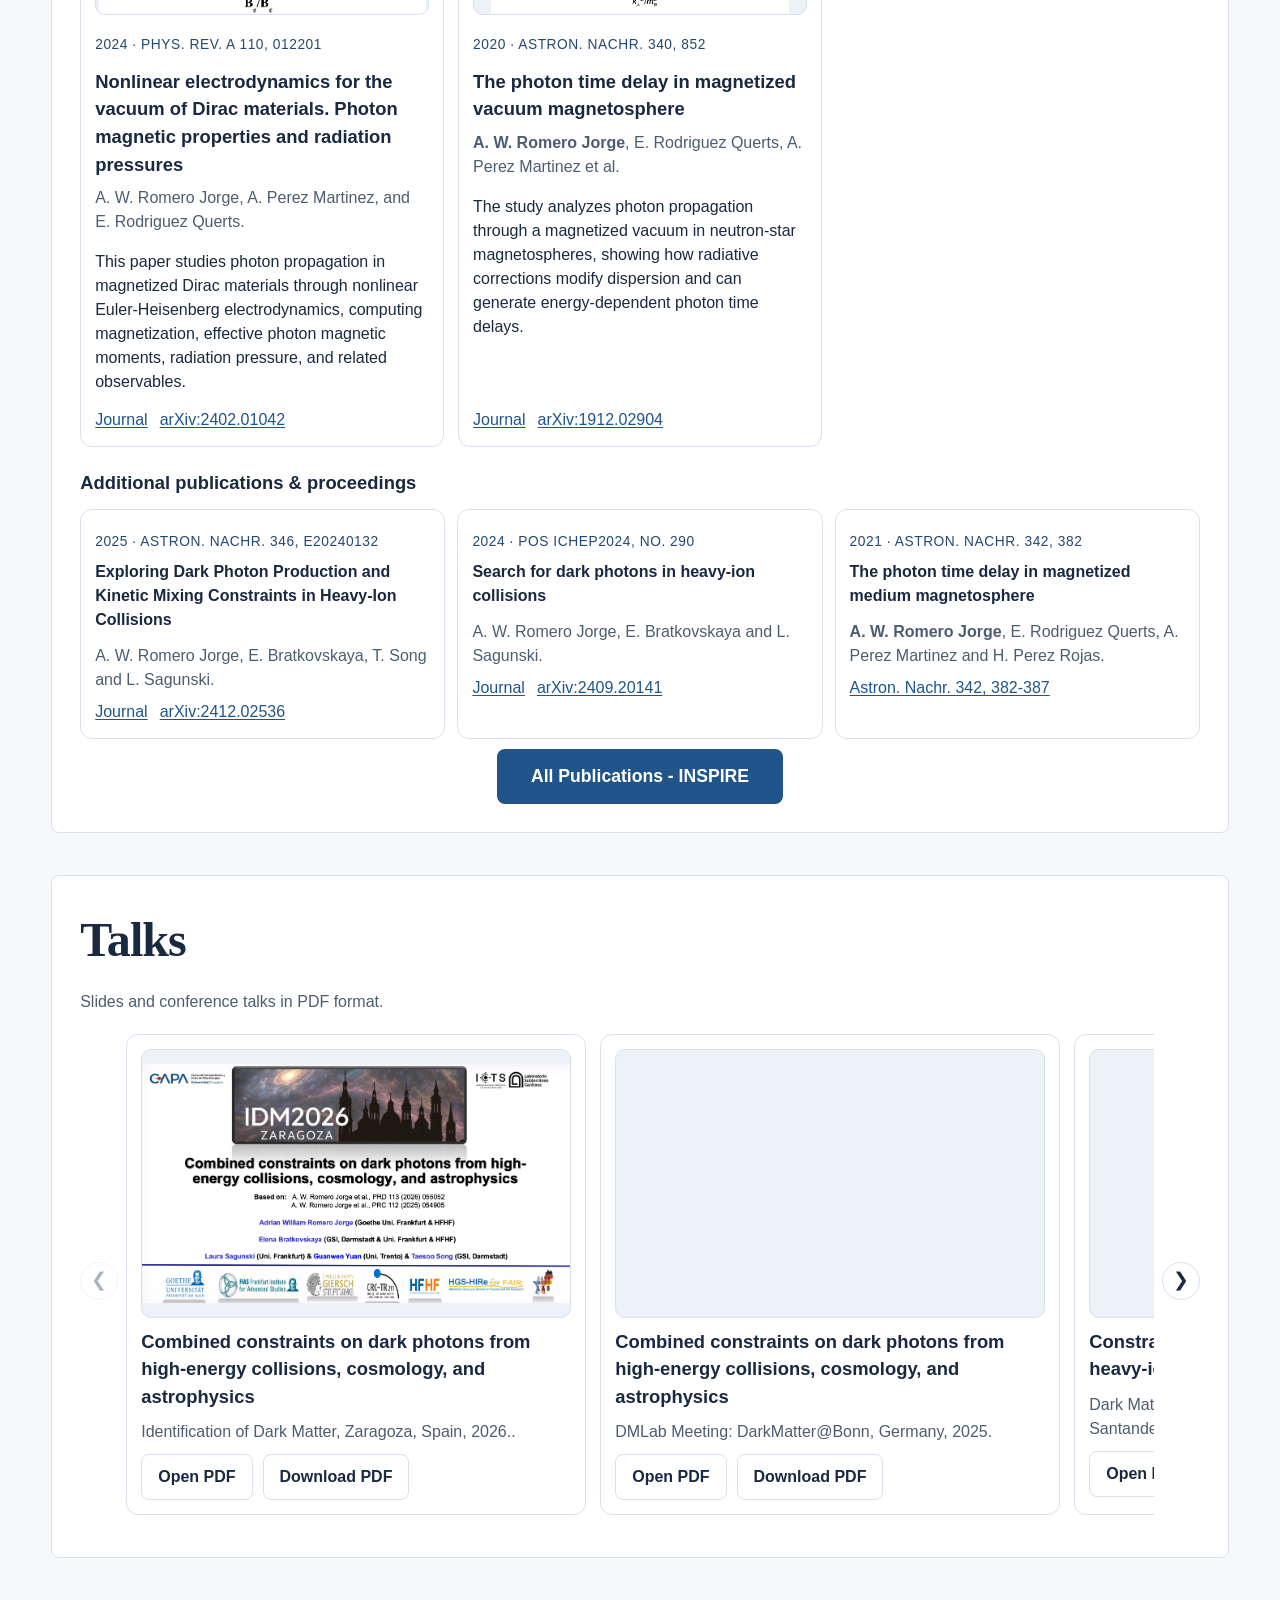
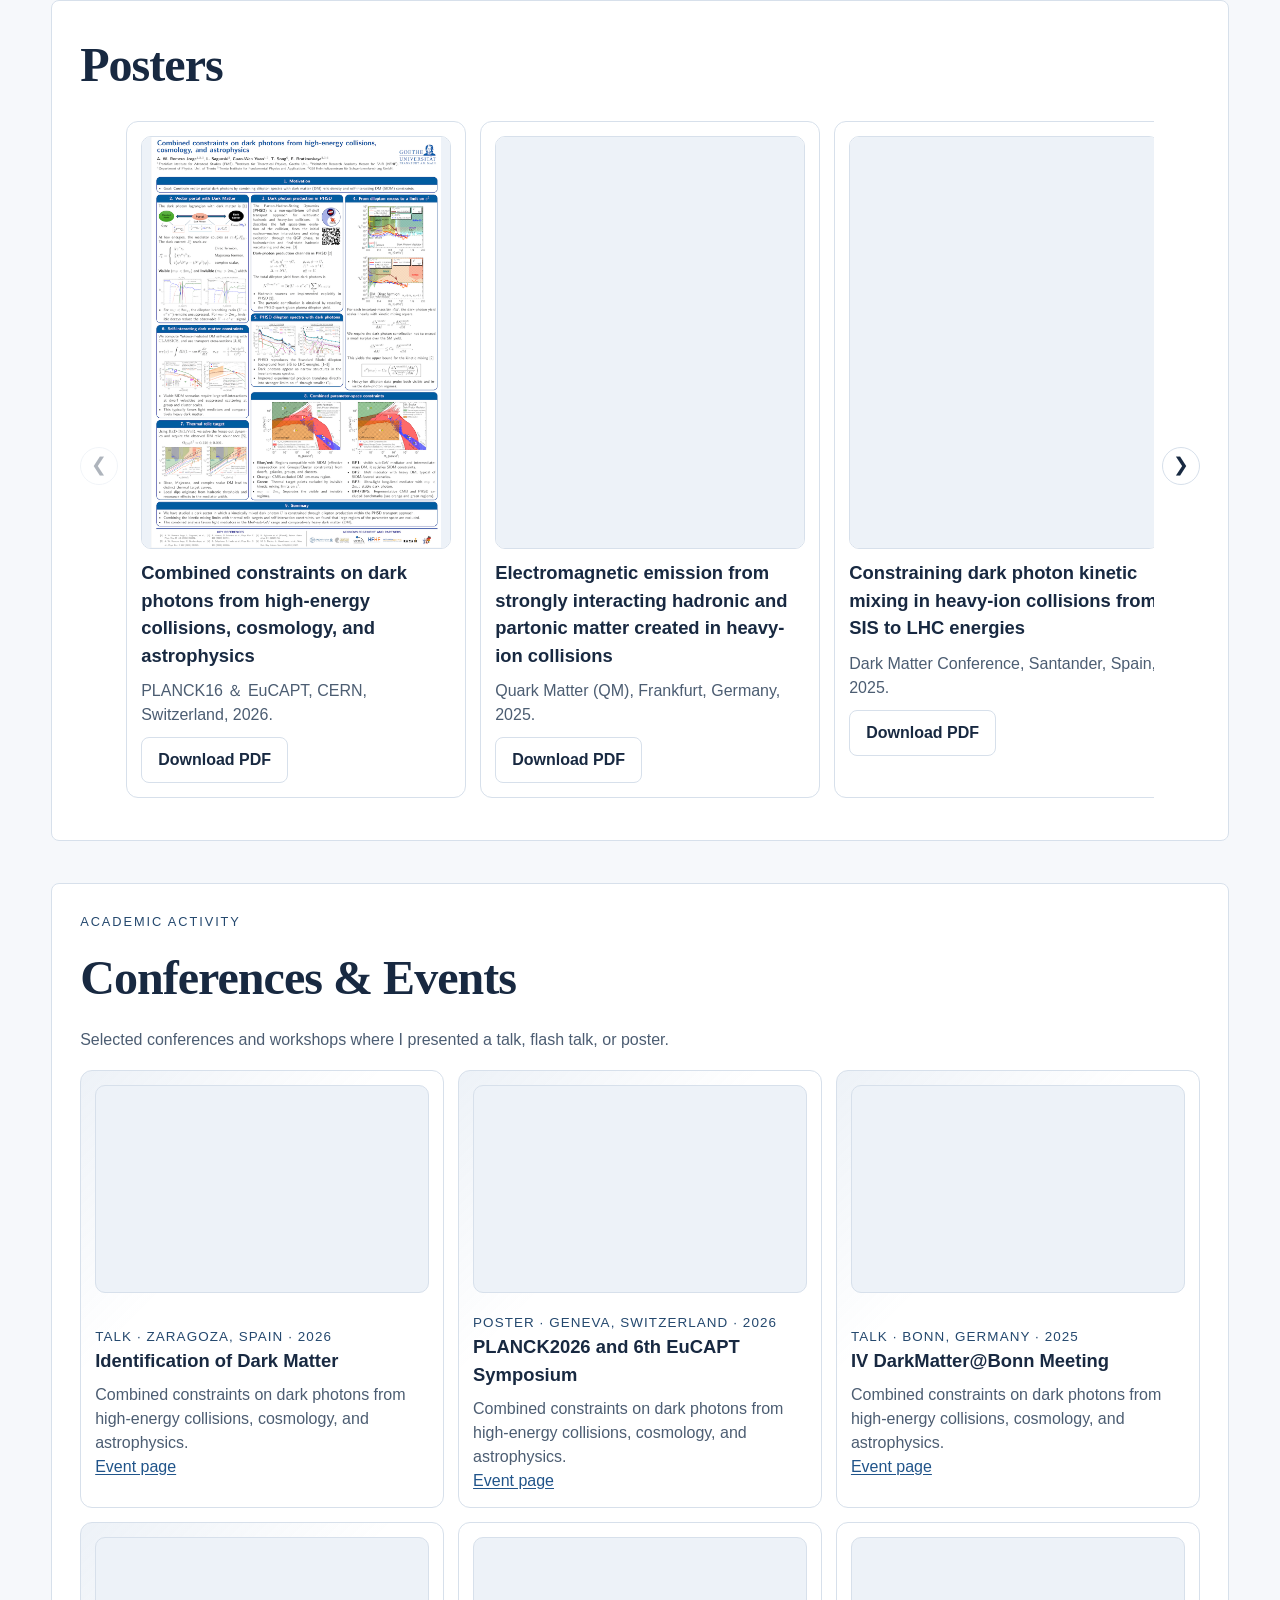
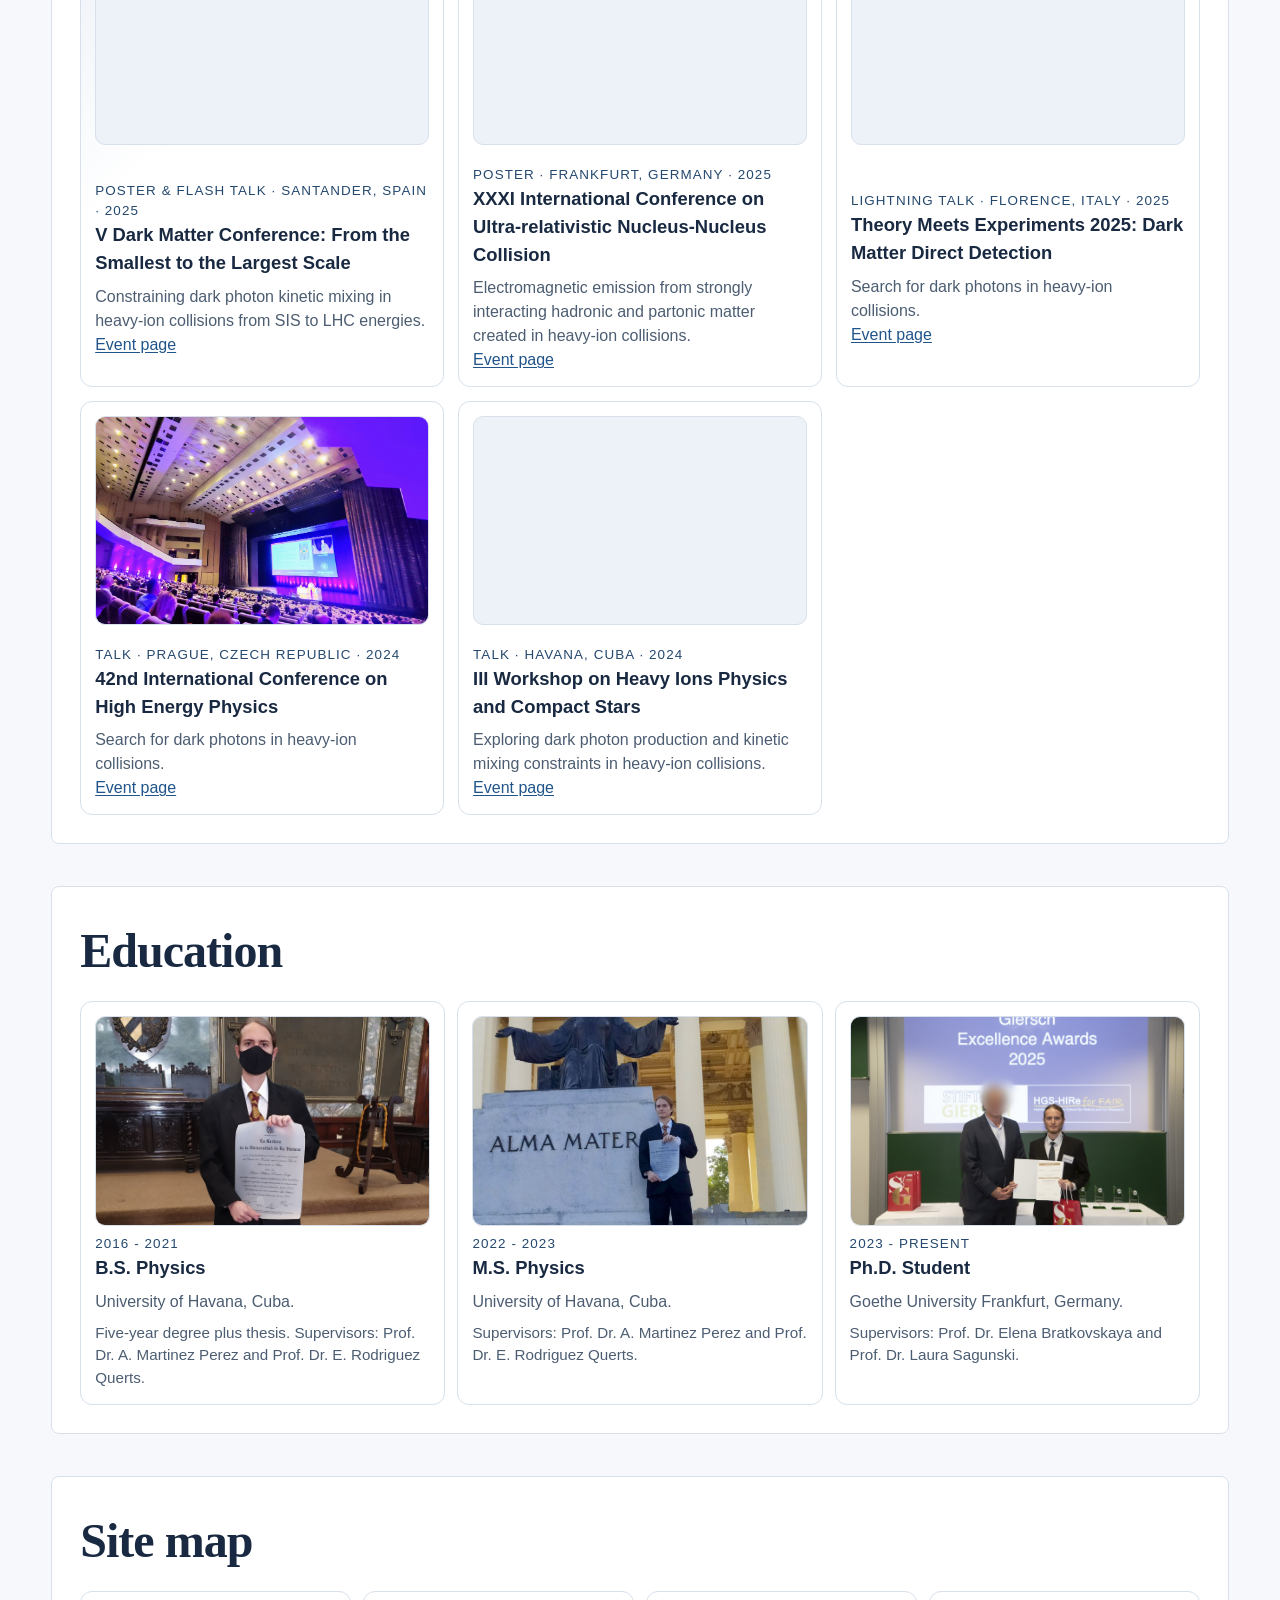
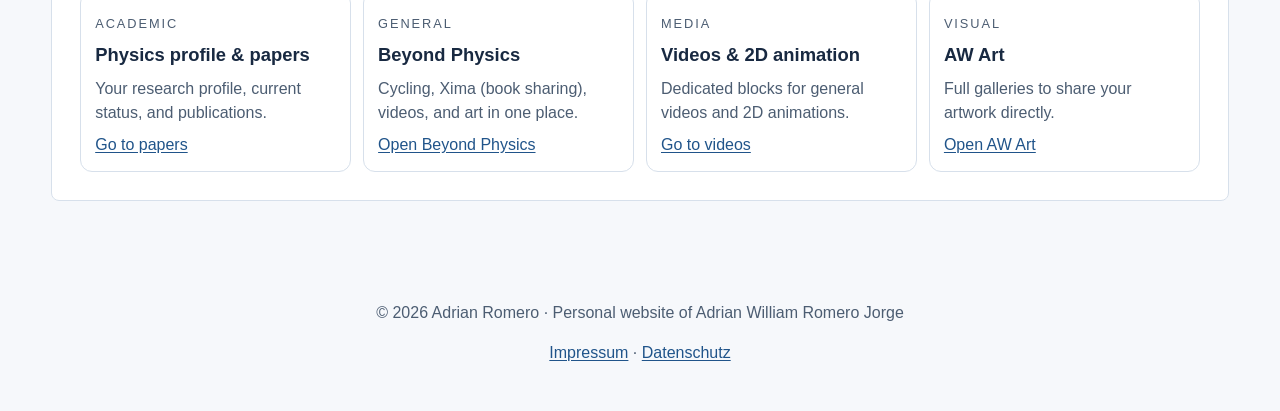
==== commit 817498e7: "Add files via upload" ====
--- a/index.html
+++ b/index.html
@@ -1,4 +1,4 @@
-﻿<!doctype html>
+<!doctype html>
 <html lang="en">
 <head>
   <meta charset="UTF-8" />
@@ -7,7 +7,7 @@
   <link rel="preconnect" href="https://fonts.googleapis.com" />
   <link rel="preconnect" href="https://fonts.gstatic.com" crossorigin />
   <link href="https://fonts.googleapis.com/css2?family=Bebas+Neue&family=Space+Grotesk:wght@400;500;700&display=swap" rel="stylesheet" />
-  <link rel="stylesheet" href="styles.css?v=20260523-1" />
+  <link rel="stylesheet" href="styles-light.css?v=9" />
   <script src="script.js?v=20260523-1" defer></script>
 </head>
 <body>
@@ -15,7 +15,7 @@
 
   <header class="hero" id="home">
     <nav class="topbar">
-      <a class="logo" href="index.html">A. W. R. Jorge</a>
+      <a class="logo" href="index.html">A. W. Romero Jorge</a>
       <div class="menu">
         <a class="active" href="index.html">Home</a>
         <a href="#papers">Papers</a>
@@ -27,42 +27,46 @@
       </div>
     </nav>
 
-    <figure class="hero-header-image reveal" aria-label="FIAS campus">
-      <img src="fias.jpeg" alt="FIAS campus building" loading="eager" decoding="async" fetchpriority="high" />
-    </figure>
-
     <div class="hero-grid reveal">
       <div class="hero-content hero-text">
         <h1 class="hero-name">Adrian William Romero Jorge</h1>
         <p class="lead">
-          Ph.D. Researcher: I work on theoretical physics, heavy-ion collisions, and dark matter.
+          I work on dark matter, theoretical physics and heavy-ion collisions.
         </p>
+		       <section class="research-advisors" aria-labelledby="scientific-advisors">
+          <h2 id="scientific-advisors">Scientific advisors</h2>
+          <ul>
+            <li><a class="text-link" href="https://theory.gsi.de/~ebratkov/index.html" target="_blank" rel="noopener noreferrer">Prof. Dr. Elena Bratkovskaya</a></li>
+            <li><a class="text-link" href="https://dmgw.space/group/laura_sagunski" target="_blank" rel="noopener noreferrer">Prof. Dr. Laura Sagunski</a></li>
+          </ul>
+        </section>
         <div class="research-interests" aria-label="Research interests">
           <h2>Research interests</h2>
           <ul class="interest-list">
-            <li>High-energy nuclear physics</li>
+		    <li>Dark matter phenomenology</li>
+            <li>Vector-portal models and dark photons</li>
+	        <li>High-energy nuclear physics</li>
             <li>Heavy-ion collisions</li>
             <li>Transport theory and microscopic simulations</li>
-            <li>Dilepton production in nuclear collisions</li>
-            <li>Dark matter phenomenology</li>
-            <li>Dark sector physics</li>
-            <li>Vector-portal models and dark photons</li>
-            <li>Cosmological and astrophysical constraints on dark matter</li>
+            <li>Dilepton production in HICs</li>
+            <li>Cosmological and astrophysical constraints on dark matter</li>			
           </ul>
         </div>
+ 
         <p class="hero-random-quote">
           "We are where we are because of a long chain of random choices."
         </p>
+ 
       </div>
 
       <aside class="profile-card">
         <img class="profile-photo" src="aw_photo.png" alt="Photo of Adrian William Romero Jorge" loading="eager" decoding="async" fetchpriority="high" />
-        <h3>Ph.D. Researcher</h3>
-        <ul class="profile-list">
-          <li>INSPIRE: <a class="text-link" href="https://inspirehep.net/authors/2540791" target="_blank" rel="noopener noreferrer">inspirehep.net/authors/2540791</a></li>
-          <li>LinkedIn: <a class="text-link" href="https://www.linkedin.com/in/adrian-william-romero-jorge-928728290/" target="_blank" rel="noopener noreferrer">@AdrianRomeroJorge</a></li>
-          <li>Scientific advisors:<br /><a class="text-link" href="https://theory.gsi.de/~ebratkov/index.html" target="_blank" rel="noopener noreferrer">Prof. Dr. Elena Bratkovskaya</a><br /><a class="text-link" href="https://dmgw.space/group/laura_sagunski" target="_blank" rel="noopener noreferrer">Prof. Dr. Laura Sagunski</a></li>
-         </ul>
+        <h3 class="profile-role">Ph.D. Researcher</h3>
+        <div class="profile-links" role="group" aria-label="Professional profiles">
+          <a href="https://inspirehep.net/authors/2540791" target="_blank" rel="noopener noreferrer">INSPIRE</a>
+          <a href="https://www.linkedin.com/in/adrian-william-romero-jorge-928728290/" target="_blank" rel="noopener noreferrer">LinkedIn</a>
+          <a href="https://orcid.org/0009-0006-3831-9043" target="_blank" rel="noopener noreferrer">ORCID</a>
+        </div>
         <a class="btn btn-secondary profile-cv-btn" href="CV_Romero_Jorge.pdf" download>Download CV</a>
       </aside>
     </div>
@@ -78,7 +82,7 @@
       </div>
       <div class="papers-feature-grid">
         <article class="paper-card paper-feature-card">
-          <a class="paper-figure-link" href="papers/p1.png" target="_blank" rel="noopener noreferrer">
+          <a class="paper-figure-link" href="https://journals.aps.org/prd/abstract/10.1103/dmzt-4wsz" target="_blank" rel="noopener noreferrer">
             <img class="paper-figure" src="papers/p1.png" alt="Dark photon combined constraints figure" loading="lazy" decoding="async" fetchpriority="low" />
           </a>
           <div class="paper-content">
@@ -94,7 +98,7 @@
         </article>
 
         <article class="paper-card paper-feature-card">
-          <a class="paper-figure-link" href="papers/p2.png" target="_blank" rel="noopener noreferrer">
+          <a class="paper-figure-link" href="https://doi.org/10.1103/qzzg-h1xw" target="_blank" rel="noopener noreferrer">
             <img class="paper-figure" src="papers/p2.png" alt="Dark photon kinetic mixing constraints figure" loading="lazy" decoding="async" fetchpriority="low" />
           </a>
           <div class="paper-content">
@@ -110,8 +114,8 @@
         </article>
 
         <article class="paper-card paper-feature-card">
-          <a class="paper-figure-link" href="papers/p3.png" target="_blank" rel="noopener noreferrer">
-            <img class="paper-figure" src="papers/p3.png" alt="Electromagnetic emission in heavy-ion collisions figure" loading="lazy" decoding="async" fetchpriority="low" />
+          <a class="paper-figure-link" href="https://doi.org/10.1103/PhysRevC.111.064904" target="_blank" rel="noopener noreferrer">
+            <img class="paper-figure" src="Energy_Density_AuAu200GeV.gif" alt="Animation of the energy density in an Au+Au collision at 200 GeV" loading="lazy" decoding="async" fetchpriority="low" />
           </a>
           <div class="paper-content">
             <p class="paper-meta">2025 · Phys. Rev. C 111,  064904</p>
@@ -126,7 +130,7 @@
         </article>
 
         <article class="paper-card paper-feature-card">
-          <a class="paper-figure-link" href="papers/p4.png" target="_blank" rel="noopener noreferrer">
+          <a class="paper-figure-link" href="https://doi.org/10.1103/PhysRevA.110.012201" target="_blank" rel="noopener noreferrer">
             <img class="paper-figure" src="papers/p4.png" alt="Dirac materials nonlinear electrodynamics figure" loading="lazy" decoding="async" fetchpriority="low" />
           </a>
           <div class="paper-content">
@@ -142,7 +146,7 @@
         </article>
 
         <article class="paper-card paper-feature-card">
-          <a class="paper-figure-link" href="papers/p5.png" target="_blank" rel="noopener noreferrer">
+          <a class="paper-figure-link" href="https://doi.org/10.1002/asna.201913736" target="_blank" rel="noopener noreferrer">
             <img class="paper-figure" src="papers/p5.png" alt="Magnetized vacuum magnetosphere photon delay figure" loading="lazy" decoding="async" fetchpriority="low" />
           </a>
           <div class="paper-content">
@@ -434,23 +438,7 @@
           </div>
         </article>
       </div>
-
-      <div class="events-compact">
-        <h3>Earlier talks & posters</h3>
-        <ul class="event-list">
-          <li><span>2022</span> II Workshop on Heavy Ions Physics and Compact Stars — Talk, Havana, Cuba.</li>
-          <li><span>2022</span> II German-Cuban Summer School — Talk, Havana, Cuba.</li>
-          <li><span>2021</span> AENTA Award Proposals — Talk, Havana, Cuba.</li>
-          <li><span>2021</span> XXXVII Student Scientific Workshop — Talk, University of Havana.</li>
-          <li><span>2021</span> VI Student Congress of Scientific and Technological Research — Online talk.</li>
-          <li><span>2020</span> I Workshop on Heavy Ions Physics and Compact Stars — Talk, Havana, Cuba.</li>
-          <li><span>2020</span> XV Symposium of the Cuban Physics Society — Poster, Havana, Cuba.</li>
-          <li><span>2019</span> SMFNS/STARS Symposium — Talk, Varadero, Cuba.</li>
-          <li><span>2019</span> XXXV Student Scientific Workshop — Talk, University of Havana.</li>
-          <li><span>2018</span> XXXIV Student Scientific Workshop — Talk, ICIMAF.</li>
-          <li><span>2017</span> XXXIII Student Scientific Workshop — Talk, University of Havana.</li>
-        </ul>
-      </div>
+ 
     </section>
 
     <section class="section reveal" id="education">
@@ -458,27 +446,31 @@
         <h2>Education</h2>
       </div>
       <div class="education-timeline">
+	  
+         <article class="education-card">
+                         <img class="event-photo" src="events/l15.jpeg" alt="ICHEP event photo" loading="lazy" decoding="async" fetchpriority="low" />
+          <p class="education-year">2016 - 2021</p>
+          <h3>B.S. Physics</h3>
+          <p>University of Havana, Cuba.</p>
+          <p class="education-note">Five-year degree plus thesis. Supervisors: Prof. Dr. A. Martinez Perez and Prof. Dr. E. Rodriguez Querts.</p>
+        </article>
+		
+        <article class="education-card">
+                         <img class="event-photo" src="events/l14.jpeg" alt="ICHEP event photo" loading="lazy" decoding="async" fetchpriority="low" />
+          <p class="education-year">2022 - 2023</p>
+          <h3>M.S. Physics</h3>
+          <p>University of Havana, Cuba.</p>
+          <p class="education-note">Supervisors: Prof. Dr. A. Martinez Perez and Prof. Dr. E. Rodriguez Querts.</p>
+        </article>
+
         <article class="education-card">
            <img class="event-photo" src="events/l16.jpeg" alt="ICHEP event photo" loading="lazy" decoding="async" fetchpriority="low" />
           <p class="education-year">2023 - present</p>
           <h3>Ph.D. Student</h3>
           <p>Goethe University Frankfurt, Germany.</p>
           <p class="education-note">Supervisors: Prof. Dr. Elena Bratkovskaya and Prof. Dr. Laura Sagunski.</p>
-        </article>
-        <article class="education-card">
-                         <img class="event-photo" src="events/l14.jpeg" alt="ICHEP event photo" loading="lazy" decoding="async" fetchpriority="low" />
-          <p class="education-year">2022 - 2023</p>
-          <h3>M.S. Physics</h3>
-          <p>University of Havana, Cuba.</p>
-          <p class="education-note">Supervisors: Prof. Dr. A. Martinez Perez and Prof. Dr. E. Rodriguez Querts.</p>
-        </article>
-        <article class="education-card">
-                         <img class="event-photo" src="events/l15.jpeg" alt="ICHEP event photo" loading="lazy" decoding="async" fetchpriority="low" />
-          <p class="education-year">2016 - 2021</p>
-          <h3>B.S. Physics</h3>
-          <p>University of Havana, Cuba.</p>
-          <p class="education-note">Five-year degree plus thesis. Supervisors: Prof. Dr. A. Martinez Perez and Prof. Dr. E. Rodriguez Querts.</p>
-        </article>
+        </article>		
+		
       </div>
     </section>
 
--- a/styles-light.css
+++ b/styles-light.css
@@ -0,0 +1,1760 @@
+/* Light palette: edit the color variables below to adjust the theme. */
+:root {
+  --bg: #f6f8fb;
+  --bg-soft: #edf2f8;
+  --card: #ffffff;
+  --line: #d7e0eb;
+  --text: #182941;
+  --muted: #4c5d72;
+  --accent: #20548a;
+  --accent-2: #24486e;
+  --radius: 8px;
+}
+
+* {
+  box-sizing: border-box;
+}
+
+html,
+body {
+  margin: 0;
+  padding: 0;
+}
+
+body {
+  font-family: "Segoe UI", sans-serif;
+  color: var(--text);
+  background: linear-gradient(180deg, #edf2f8 0, var(--bg) 26rem);
+  min-height: 100vh;
+  line-height: 1.5;
+  overflow-x: hidden;
+}
+
+.noise { display: none; }
+
+h1,
+h2,
+.logo {
+  font-family: Georgia, serif;
+  letter-spacing: -0.02em;
+  margin: 0;
+}
+
+h3 {
+  margin: 0;
+  font-size: 1.15rem;
+}
+
+a {
+  color: inherit;
+  text-decoration: none;
+}
+
+.hero {
+  padding: 86px clamp(20px, 4vw, 56px) 70px;
+}
+
+.topbar {
+  position: fixed;
+  top: 7px;
+  left: clamp(20px, 4vw, 56px);
+  right: clamp(20px, 4vw, 56px);
+  z-index: 1000;
+  display: flex;
+  justify-content: space-between;
+  align-items: center;
+  gap: 12px;
+  margin-bottom: 0;
+  padding: 7px 10px;
+  border: 1px solid var(--line);
+  border-radius: var(--radius);
+  background: rgba(255, 255, 255, 0.97);
+  backdrop-filter: blur(8px);
+  -webkit-backdrop-filter: blur(8px);
+}
+
+.logo {
+  font-size: clamp(1.28rem, 2.55vw, 1.87rem);
+  flex: 0 0 auto;
+}
+
+.menu {
+  display: flex;
+  flex: 1 1 auto;
+  justify-content: flex-end;
+  min-width: 0;
+  gap: 16px;
+  flex-wrap: nowrap;
+  overflow-x: auto;
+  scrollbar-width: none;
+  -ms-overflow-style: none;
+}
+
+.menu::-webkit-scrollbar {
+  display: none;
+}
+
+.menu a {
+  color: var(--muted);
+  border-bottom: 2px solid transparent;
+  padding: 6px 8px;
+  white-space: nowrap;
+}
+
+.menu a:hover,
+.menu a.active {
+  border-bottom-color: var(--accent);
+  color: var(--accent);
+}
+
+.hero-content {
+  max-width: 760px;
+}
+
+.hero-grid {
+  display: grid;
+  gap: 22px;
+}
+
+.hero-text {
+  max-width: 760px;
+  min-width: 0;
+  container-type: inline-size;
+}
+
+.hero-name {
+  font-size: min(6.3cqi, 3.4rem);
+  line-height: 1.08;
+  white-space: nowrap;
+}
+
+.profile-card {
+  background: var(--card);
+  border: 1px solid var(--line);
+  border-radius: var(--radius);
+  padding: 14px;
+}
+
+.profile-role {
+  text-align: center;
+}
+
+.profile-photo {
+  width: 100%;
+  aspect-ratio: 4 / 4;
+  border-radius: 12px;
+  object-fit: cover;
+  border: 1px solid var(--line);
+  margin-bottom: 10px;
+}
+
+.profile-card p {
+  color: var(--muted);
+  margin: 8px 0 0;
+  font-size: 0.95rem;
+}
+
+.profile-links {
+  display: grid;
+  grid-template-columns: repeat(3, minmax(0, 1fr));
+  gap: 6px;
+  margin-top: 10px;
+}
+
+.profile-links a {
+  display: grid;
+  place-items: center;
+  min-height: 44px;
+  padding: 4px;
+  border: 1px solid var(--line);
+  border-radius: 6px;
+  background: var(--bg-soft);
+  color: var(--accent);
+  font-size: 0.8rem;
+  font-weight: 700;
+}
+
+.profile-links a:hover,
+.profile-links a:focus-visible {
+  border-color: var(--accent);
+  text-decoration: underline;
+}
+
+.profile-list {
+  margin: 10px 0 0;
+  padding-left: 18px;
+  color: var(--muted);
+  display: grid;
+  gap: 6px;
+  font-size: 0.94rem;
+}
+
+.profile-list.compact {
+  margin-top: 0;
+}
+
+.eyebrow {
+  color: var(--accent-2);
+  text-transform: uppercase;
+  font-size: 0.8rem;
+  letter-spacing: 0.15em;
+  margin: 0 0 10px;
+}
+
+h1 {
+  font-size: clamp(2.3rem, 7vw, 5rem);
+  line-height: 0.95;
+  margin-bottom: 16px;
+}
+
+.lead {
+  max-width: 65ch;
+  color: var(--muted);
+  margin-bottom: 24px;
+}
+
+.button-row {
+  display: flex;
+  flex-wrap: wrap;
+  gap: 10px;
+}
+
+.hero-random-quote {
+  margin: 16px 0 0;
+  color: var(--muted);
+  font-size: clamp(1.08rem, 1.55vw, 1.25rem);
+  font-style: italic;
+  line-height: 1.45;
+  max-width: 62ch;
+}
+
+.btn {
+  display: inline-block;
+  background: var(--accent);
+  color: #fff;
+  font-weight: 700;
+  padding: 10px 16px;
+  border-radius: var(--radius);
+  border: none;
+}
+
+.btn:hover {
+  filter: brightness(1.05);
+}
+
+.btn-secondary {
+  background: var(--accent-2);
+}
+
+.btn-ghost {
+  background: transparent;
+  color: var(--text);
+  border: 1px solid var(--line);
+}
+
+.publications-cta {
+  display: flex;
+  justify-content: center;
+  margin-top: 10px;
+}
+
+.btn-publications {
+  background: var(--accent);
+  color: #fff;
+  border: none;
+  border-radius: var(--radius);
+  padding: 14px 34px;
+  font-size: 1.1rem;
+  font-weight: 700;
+  box-shadow: none;
+}
+
+.xima-actions .btn {
+  border: 1px solid transparent;
+}
+
+.xima-actions .xima-btn-official {
+  background: linear-gradient(125deg, #22d3ee, #0ea5e9);
+  color: #06253a;
+}
+
+.xima-actions .xima-btn-play {
+  background: linear-gradient(125deg, #84cc16, #22c55e);
+  color: #132b09;
+}
+
+.xima-actions .xima-btn-videos {
+  background: linear-gradient(125deg, #fb7185, #f97316);
+  color: #3a0f0f;
+}
+
+.xima-actions .xima-btn-bookweb {
+  background: linear-gradient(125deg, #c084fc, #8b5cf6);
+  color: #210a3c;
+}
+
+.xima-actions .xima-btn-book {
+  background: linear-gradient(125deg, #facc15, #f59e0b);
+  color: #352307;
+}
+
+main {
+  padding: 0 clamp(20px, 4vw, 56px) 70px;
+  display: grid;
+  gap: 42px;
+}
+
+.section {
+  background: var(--card);
+  backdrop-filter: blur(4px);
+  border: 1px solid var(--line);
+  border-radius: var(--radius);
+  padding: clamp(16px, 3vw, 28px);
+}
+
+.section-heading {
+  margin-bottom: 14px;
+}
+
+.section-note {
+  color: var(--muted);
+  margin: 6px 0 18px;
+}
+
+.hub-grid {
+  display: grid;
+  gap: 12px;
+}
+
+.hub-card {
+  padding: 14px;
+  border: 1px solid var(--line);
+  border-radius: 12px;
+  background: var(--card);
+}
+
+.hub-card h3 {
+  margin-top: 4px;
+}
+
+.hub-card p {
+  margin: 8px 0;
+  color: var(--muted);
+}
+
+.media-grid {
+  display: grid;
+  gap: 12px;
+}
+
+.media-card {
+  padding: 14px;
+  border: 1px solid var(--line);
+  border-radius: 12px;
+  background: var(--card);
+}
+
+.media-card h3 {
+  margin-top: 10px;
+}
+
+.media-card p {
+  margin: 8px 0 0;
+  color: var(--muted);
+}
+
+.media-video {
+  width: 100%;
+  aspect-ratio: 16 / 9;
+  border: 1px solid var(--line);
+  border-radius: 10px;
+  background: #000;
+}
+
+.media-cover {
+  display: block;
+  object-fit: cover;
+  object-position: center;
+}
+
+.section-media-contain .media-video {
+  object-fit: contain;
+  background: rgba(5, 6, 7, 0.92);
+}
+
+.mono {
+  font-family: ui-monospace, SFMono-Regular, Menlo, monospace;
+}
+
+.text-link {
+  color: var(--accent);
+  text-decoration: underline;
+  text-underline-offset: 2px;
+}
+
+.kpi-grid {
+  display: grid;
+  gap: 12px;
+}
+
+.kpi {
+  padding: 14px;
+  border: 1px solid var(--line);
+  border-radius: 12px;
+  background: var(--card);
+}
+
+.kpi p {
+  margin: 8px 0 0;
+  color: var(--muted);
+}
+
+.papers-grid {
+  display: grid;
+  gap: 12px;
+}
+
+.paper-feature-card {
+  grid-template-rows: auto 1fr;
+  min-width: 0;
+}
+
+.paper-content {
+  display: flex;
+  flex-direction: column;
+  min-width: 0;
+  overflow-wrap: anywhere;
+}
+
+.paper-feature-card .paper-links {
+  margin-top: auto;
+  padding-top: 6px;
+}
+
+.paper-card h3 {
+  margin-top: 4px;
+}
+
+.paper-card p {
+  margin: 8px 0;
+  color: var(--muted);
+}
+
+.paper-figure-link {
+  position: relative;
+  display: block;
+  overflow: hidden;
+}
+
+.paper-figure {
+  position: absolute;
+  inset: 0;
+  width: 100%;
+  height: 100%;
+  display: block;
+  object-fit: contain;
+}
+
+.paper-authors {
+  color: var(--muted);
+}
+
+.paper-summary {
+  color: var(--text) !important;
+  max-width: 78ch;
+}
+
+.paper-meta {
+  font-size: 0.86rem;
+  letter-spacing: 0.04em;
+  color: var(--accent-2) !important;
+  text-transform: uppercase;
+}
+
+.paper-links {
+  display: flex;
+  gap: 12px;
+  flex-wrap: wrap;
+}
+
+.additional-publications {
+  margin-top: 22px;
+}
+
+.additional-publications h3 {
+  margin-bottom: 12px;
+}
+
+.compact-papers-grid {
+  display: grid;
+  gap: 12px;
+}
+
+.paper-compact {
+  align-content: start;
+}
+
+.paper-compact h3 {
+  font-size: 1rem;
+}
+
+.scroll-carousel {
+  position: relative;
+  padding: 0 46px;
+}
+
+.scroll-arrow {
+  position: absolute;
+  top: 50%;
+  z-index: 3;
+  width: 38px;
+  height: 38px;
+  border: 1px solid var(--line);
+  border-radius: 999px;
+  background: var(--card);
+  color: var(--text);
+  font-size: 1.18rem;
+  line-height: 1;
+  display: grid;
+  place-items: center;
+  cursor: pointer;
+  transform: translateY(-50%);
+  transition: background 0.2s ease, border-color 0.2s ease, color 0.2s ease, opacity 0.2s ease;
+}
+
+.scroll-arrow:hover {
+  border-color: var(--accent);
+  background: var(--bg-soft);
+  color: var(--accent);
+}
+
+.scroll-arrow:focus-visible {
+  outline: 2px solid var(--accent-2);
+  outline-offset: 3px;
+}
+
+.scroll-arrow:disabled {
+  opacity: 0.35;
+  cursor: not-allowed;
+}
+
+.scroll-arrow-prev {
+  left: 0;
+}
+
+.scroll-arrow-next {
+  right: 0;
+}
+
+.posters-grid:focus-visible,
+.talks-grid:focus-visible {
+  outline: 2px solid var(--accent-2);
+  outline-offset: 4px;
+}
+
+.posters-grid {
+  display: flex;
+  width: 100%;
+  max-width: 100%;
+  min-width: 0;
+  gap: 14px;
+  overflow-x: auto;
+  overflow-y: hidden;
+  padding: 2px 2px 14px;
+  scroll-snap-type: x mandatory;
+  scrollbar-color: var(--accent) var(--line);
+  scrollbar-width: thin;
+}
+
+#posters {
+  overflow: hidden;
+}
+
+.posters-grid::-webkit-scrollbar {
+  height: 10px;
+}
+
+.posters-grid::-webkit-scrollbar-track {
+  background: var(--line);
+  border-radius: 999px;
+}
+
+.posters-grid::-webkit-scrollbar-thumb {
+  background: var(--accent);
+  border-radius: 999px;
+}
+
+.poster-card {
+  flex: 0 0 clamp(260px, 28vw, 340px);
+  padding: 14px;
+  border: 1px solid var(--line);
+  border-radius: 12px;
+  background: var(--card);
+  display: grid;
+  gap: 10px;
+  scroll-snap-align: start;
+  align-content: start;
+}
+
+.poster-image-link {
+  display: block;
+  border: 1px solid var(--line);
+  border-radius: 10px;
+  overflow: hidden;
+  background: var(--bg-soft);
+}
+
+.poster-image {
+  width: 100%;
+  aspect-ratio: 3 / 4;
+  display: block;
+  object-fit: contain;
+  background: var(--bg-soft);
+}
+
+.poster-meta {
+  margin: 0;
+  color: var(--muted);
+}
+
+.talks-grid {
+  display: flex;
+  width: 100%;
+  max-width: 100%;
+  min-width: 0;
+  gap: 14px;
+  overflow-x: auto;
+  overflow-y: hidden;
+  padding: 2px 2px 14px;
+  scroll-snap-type: x mandatory;
+  scrollbar-color: var(--accent) var(--line);
+  scrollbar-width: thin;
+}
+
+.talks-grid::-webkit-scrollbar {
+  height: 10px;
+}
+
+.talks-grid::-webkit-scrollbar-track {
+  background: var(--line);
+  border-radius: 999px;
+}
+
+.talks-grid::-webkit-scrollbar-thumb {
+  background: var(--accent);
+  border-radius: 999px;
+}
+
+#talks {
+  overflow: hidden;
+}
+
+.talk-card {
+  flex: 0 0 clamp(320px, 36vw, 460px);
+  padding: 14px;
+  border: 1px solid var(--line);
+  border-radius: 12px;
+  background: var(--card);
+  display: grid;
+  gap: 10px;
+  scroll-snap-align: start;
+  align-content: start;
+}
+
+.talk-preview-image {
+  width: 100%;
+  min-height: 0;
+  aspect-ratio: 16 / 10;
+  border: 1px solid var(--line);
+  border-radius: 10px;
+  display: block;
+  object-fit: contain;
+  background: var(--bg-soft);
+}
+
+.talk-meta {
+  margin: 0;
+  color: var(--muted);
+}
+
+.events-grid,
+.papers-feature-grid {
+  display: grid;
+  gap: 14px;
+}
+
+.paper-feature-card,
+.event-card {
+  display: grid;
+  gap: 12px;
+}
+
+.paper-card,
+.event-card {
+  padding: 14px;
+  border: 1px solid var(--line);
+  border-radius: 12px;
+  background: var(--card);
+}
+
+.event-card-feature {
+  background:
+    linear-gradient(135deg, rgba(80, 126, 181, 0.10), transparent 38%),
+    var(--card);
+}
+
+.event-photo-placeholder {
+  min-height: 150px;
+  border: 1px solid var(--line);
+  border-radius: 10px;
+  display: grid;
+  place-items: center;
+  overflow: hidden;
+  background:
+    radial-gradient(circle at 28% 20%, rgba(123, 162, 204, 0.24), transparent 34%),
+    radial-gradient(circle at 78% 72%, rgba(167, 193, 223, 0.24), transparent 34%),
+    linear-gradient(135deg, rgba(255, 255, 255, 0.07), rgba(255, 255, 255, 0.02));
+  color: var(--text);
+}
+
+.event-photo-placeholder span {
+  padding: 6px 10px;
+  border: 1px solid var(--line);
+  border-radius: 999px;
+  background: var(--card);
+  font-weight: 700;
+}
+
+.event-photo,
+.paper-figure-link {
+  width: 100%;
+  aspect-ratio: 16 / 10;
+  border: 1px solid var(--line);
+  border-radius: 10px;
+  background: var(--bg-soft);
+}
+
+.event-photo {
+  display: block;
+  object-fit: cover;
+  object-position: center;
+}
+
+.event-content {
+  min-width: 0;
+}
+
+.event-card p {
+  margin: 8px 0 0;
+  color: var(--muted);
+}
+
+.event-meta,
+.education-year {
+  color: var(--accent-2) !important;
+  font-size: 0.84rem;
+  letter-spacing: 0.08em;
+  text-transform: uppercase;
+}
+
+.events-compact {
+  margin-top: 20px;
+  padding-top: 18px;
+  border-top: 1px solid var(--line);
+}
+
+.event-list {
+  margin: 10px 0 0;
+  padding-left: 18px;
+  display: grid;
+  gap: 8px;
+  color: var(--muted);
+}
+
+.event-list span {
+  color: var(--accent);
+  font-weight: 700;
+}
+
+.education-timeline {
+  display: grid;
+  gap: 12px;
+}
+
+.education-card {
+  padding: 14px;
+  border: 1px solid var(--line);
+  border-radius: 12px;
+  background: var(--card);
+}
+
+.education-card p {
+  margin: 8px 0 0;
+  color: var(--muted);
+}
+
+.education-note {
+  font-size: 0.95rem;
+}
+
+.split-note {
+  display: grid;
+  gap: 8px;
+}
+
+.xima-book {
+  display: grid;
+  gap: 12px;
+  margin: 14px 0 12px;
+}
+
+.xima-book-cover {
+  width: 100%;
+  max-width: 320px;
+  aspect-ratio: 3 / 4;
+  display: block;
+  object-fit: contain;
+  border: 1px solid var(--line);
+  border-radius: 12px;
+  background: var(--bg-soft);
+  padding: 10px;
+  justify-self: center;
+}
+
+.xima-media-carousel {
+  margin: 8px 0 14px;
+}
+
+.xima-media-link {
+  display: block;
+  color: inherit;
+  text-decoration: none;
+}
+
+h2 {
+  font-size: clamp(1.8rem, 5vw, 3rem);
+}
+
+.gallery-list {
+  display: grid;
+  gap: 28px;
+}
+
+.gallery-block + .gallery-block {
+  border-top: 1px solid var(--line);
+  padding-top: 24px;
+}
+
+.gallery-block .section-heading h2 {
+  font-size: clamp(1.5rem, 4vw, 2.2rem);
+}
+
+.gallery-digital .card img,
+.gallery-anime .card img,
+.gallery-chiaroscuro .card img,
+.gallery-light .card img {
+  object-fit: contain;
+  background: var(--bg-soft);
+}
+
+.carousel {
+  --visible-cards: 2;
+  --gap: 12px;
+  position: relative;
+  border-radius: 14px;
+  border: 1px solid var(--line);
+  background: var(--bg-soft);
+  padding: 14px 0 16px;
+}
+
+.carousel-window {
+  overflow-x: auto;
+  overflow-y: hidden;
+  padding: 0 16px;
+  scrollbar-width: none;
+  -webkit-overflow-scrolling: touch;
+  scroll-snap-type: x mandatory;
+}
+
+.carousel-window::-webkit-scrollbar {
+  display: none;
+}
+
+.js-ready .carousel-window {
+  overflow: hidden;
+}
+
+.track {
+  display: flex;
+  gap: var(--gap);
+  transition: transform 0.28s ease;
+  will-change: transform;
+  width: max-content;
+}
+
+.js-ready .track {
+  width: auto;
+}
+
+.card {
+  position: relative;
+  flex: 0 0 50%;
+  flex: 0 0 calc((100% - (var(--visible-cards) - 1) * var(--gap)) / var(--visible-cards));
+  min-width: 0;
+  border-radius: 12px;
+  border: 1px solid var(--line);
+  overflow: hidden;
+  background: var(--card);
+  scroll-snap-align: start;
+}
+
+.card img {
+  width: 100%;
+  aspect-ratio: 4 / 3;
+  display: block;
+  object-fit: cover;
+  background: var(--bg-soft);
+}
+
+.carousel-contain .card img {
+  object-fit: contain;
+  background: var(--bg-soft);
+}
+
+.card img[data-loaded="false"] {
+  filter: blur(8px);
+  transform: scale(1.015);
+}
+
+.card img[data-loaded="true"] {
+  filter: blur(0);
+  transform: none;
+  transition: filter 0.3s ease, transform 0.3s ease;
+}
+
+.lightbox-trigger {
+  cursor: zoom-in;
+}
+
+body.lightbox-open {
+  overflow: hidden;
+}
+
+.lightbox {
+  position: fixed;
+  inset: 0;
+  z-index: 1000;
+  display: grid;
+  place-items: center;
+  padding: clamp(12px, 3vw, 26px);
+}
+
+.lightbox[hidden] {
+  display: none;
+}
+
+.lightbox-backdrop {
+  position: absolute;
+  inset: 0;
+  background: rgba(6, 8, 9, 0.8);
+  backdrop-filter: blur(4px);
+}
+
+.lightbox-dialog {
+  position: relative;
+  z-index: 2;
+  width: min(1200px, 100%);
+  display: grid;
+  grid-template-columns: 56px minmax(0, 1fr) 56px;
+  align-items: center;
+  gap: clamp(8px, 2vw, 16px);
+}
+
+.lightbox-figure {
+  margin: 0;
+  border-radius: 12px;
+  overflow: hidden;
+  border: 1px solid var(--line);
+  background: rgba(0, 0, 0, 0.45);
+}
+
+.lightbox-image {
+  width: 100%;
+  max-height: min(82vh, 900px);
+  display: block;
+  object-fit: contain;
+  background: #000;
+}
+
+.lightbox-caption {
+  margin: 0;
+  padding: 10px 12px;
+  color: #f4f6f5;
+  text-align: center;
+  font-size: 0.92rem;
+}
+
+.lightbox-nav,
+.lightbox-close {
+  border: 1px solid rgba(255, 255, 255, 0.28);
+  background: rgba(0, 0, 0, 0.58);
+  color: #fff;
+  border-radius: 999px;
+  cursor: pointer;
+}
+
+.lightbox-nav {
+  width: 48px;
+  height: 48px;
+  font-size: 1.4rem;
+}
+
+.lightbox-nav:disabled {
+  opacity: 0.4;
+  cursor: not-allowed;
+}
+
+.lightbox-close {
+  position: absolute;
+  top: -12px;
+  right: -12px;
+  width: 40px;
+  height: 40px;
+  font-size: 1.4rem;
+  line-height: 1;
+  z-index: 3;
+}
+
+.caption {
+  margin: 0;
+  padding: 10px 11px;
+  color: var(--muted);
+  font-size: 0.9rem;
+}
+
+.control {
+  position: absolute;
+  top: 44%;
+  transform: translateY(-50%);
+  width: 38px;
+  height: 38px;
+  border: 1px solid rgba(255, 255, 255, 0.28);
+  border-radius: 50%;
+  background: rgba(0, 0, 0, 0.45);
+  color: white;
+  font-size: 1.2rem;
+  cursor: pointer;
+  z-index: 2;
+}
+
+.control.prev {
+  left: 8px;
+}
+
+.control.next {
+  right: 8px;
+}
+
+.dots {
+  margin-top: 12px;
+  display: flex;
+  justify-content: center;
+  gap: 8px;
+}
+
+.dot {
+  width: 9px;
+  height: 9px;
+  border-radius: 50%;
+  border: none;
+  background: rgba(255, 255, 255, 0.35);
+  cursor: pointer;
+}
+
+.dot.active {
+  background: var(--accent);
+}
+
+.contact p {
+  color: var(--muted);
+  max-width: 65ch;
+}
+
+footer {
+  padding: 14px 20px 30px;
+  text-align: center;
+  color: var(--muted);
+}
+
+.reveal {
+  opacity: 0;
+  transform: translateY(10px);
+  animation: reveal 0.7s ease forwards;
+}
+
+@keyframes reveal {
+  to {
+    opacity: 1;
+    transform: translateY(0);
+  }
+}
+
+@media (min-width: 860px) {
+  .hero-grid {
+    grid-template-columns: minmax(0, 1fr) 320px;
+    align-items: start;
+  }
+
+  .hub-grid {
+    grid-template-columns: repeat(2, minmax(0, 1fr));
+  }
+
+  .media-grid {
+    grid-template-columns: repeat(2, minmax(0, 1fr));
+  }
+
+  .events-grid,
+  .papers-feature-grid {
+    grid-template-columns: repeat(2, minmax(0, 1fr));
+  }
+
+  .education-timeline {
+    grid-template-columns: repeat(3, minmax(0, 1fr));
+  }
+
+  .split-note {
+    grid-template-columns: repeat(2, minmax(0, 1fr));
+    align-items: start;
+  }
+
+  .xima-book {
+    grid-template-columns: minmax(220px, 320px) minmax(0, 1fr);
+    align-items: start;
+  }
+
+  .xima-book-cover {
+    max-width: none;
+    justify-self: stretch;
+  }
+
+  .xima-book .hub-grid {
+    grid-template-columns: repeat(2, minmax(0, 1fr));
+  }
+
+  .kpi-grid,
+  .papers-grid {
+    grid-template-columns: repeat(3, minmax(0, 1fr));
+  }
+
+  .compact-papers-grid {
+    grid-template-columns: repeat(3, minmax(0, 1fr));
+  }
+
+  .posters-grid {
+    grid-template-columns: repeat(2, minmax(0, 1fr));
+  }
+
+  .talks-grid {
+    grid-template-columns: repeat(2, minmax(0, 1fr));
+  }
+}
+
+
+
+@media (min-width: 1200px) {
+  .hub-grid {
+    grid-template-columns: repeat(4, minmax(0, 1fr));
+  }
+
+  .xima-book .hub-grid {
+    grid-template-columns: repeat(2, minmax(0, 1fr));
+  }
+
+  .media-grid {
+    grid-template-columns: repeat(3, minmax(0, 1fr));
+  }
+
+  .events-grid,
+  .papers-feature-grid {
+    grid-template-columns: repeat(3, minmax(0, 1fr));
+  }
+
+  .posters-grid {
+    grid-auto-columns: unset;
+  }
+
+  .talks-grid {
+    grid-template-columns: repeat(2, minmax(0, 1fr));
+  }
+}
+
+@media (min-width: 960px) {
+  .card {
+    flex-basis: 33.3333%;
+  }
+
+  .carousel {
+    --visible-cards: 3;
+    --gap: 14px;
+    max-width: 1120px;
+    margin-inline: auto;
+  }
+}
+
+@media (max-width: 760px) {
+  .scroll-carousel {
+    padding: 0;
+  }
+
+  .scroll-arrow {
+    width: 30px;
+    height: 30px;
+    font-size: 1rem;
+  }
+
+  .scroll-arrow-prev {
+    left: 4px;
+  }
+
+  .scroll-arrow-next {
+    right: 4px;
+  }
+
+  .events-grid,
+  .education-timeline {
+    grid-template-columns: 1fr;
+  }
+
+  .event-card-feature {
+    grid-template-columns: 1fr;
+  }
+
+  .talks-grid {
+    grid-template-columns: 1fr;
+  }
+  .posters-grid {
+    display: flex;
+  }
+
+  .poster-card {
+    flex-basis: min(86%, 320px);
+  }
+  .hero {
+    padding-top: 128px;
+  }
+
+  .topbar {
+    top: 7px;
+    left: 12px;
+    right: 12px;
+    border-radius: 16px;
+    padding: 8px;
+    gap: 7px;
+    flex-wrap: wrap;
+  }
+
+  .topbar .logo {
+    width: 100%;
+    font-size: clamp(1.15rem, 6vw, 1.49rem);
+  }
+
+  .menu {
+    width: 100%;
+    justify-content: flex-start;
+    gap: 8px;
+    padding-bottom: 2px;
+  }
+
+  .menu a {
+    font-size: 0.88rem;
+  }
+
+  .carousel {
+    --gap: 10px;
+  }
+
+  .carousel-window {
+    padding: 0 12px;
+  }
+
+  .card img {
+    max-height: 220px;
+  }
+
+  .control {
+    width: 34px;
+    height: 34px;
+    font-size: 1.1rem;
+  }
+
+  .lightbox-dialog {
+    grid-template-columns: 42px minmax(0, 1fr) 42px;
+    gap: 8px;
+  }
+
+  .lightbox-nav {
+    width: 40px;
+    height: 40px;
+    font-size: 1.2rem;
+  }
+
+  .lightbox-close {
+    top: -8px;
+    right: -2px;
+  }
+
+  .lightbox-image {
+    max-height: 72vh;
+  }
+}
+
+@media (prefers-reduced-motion: reduce) {
+  .track {
+    transition: none;
+  }
+
+  .reveal {
+    opacity: 1;
+    transform: none;
+    animation: none;
+  }
+}
+
+
+
+
+
+
+
+
+
+
+
+
+
+
+
+
+
+
+.acrylic-process-grid {
+  width: 85%;
+  margin: 18px auto 0;
+  display: grid;
+  grid-template-columns: repeat(2, minmax(0, 1fr));
+  gap: 14px;
+}
+
+
+.acrylic-process-compare {
+  border: 1px solid var(--line);
+  border-radius: 14px;
+  padding: 14px;
+  background: var(--card);
+}
+
+.acrylic-process-compare .section-note {
+  margin: 0 0 12px;
+}
+
+.image-compare {
+  position: relative;
+  max-width: 1120px;
+  margin: 0 auto;
+  border-radius: 12px;
+  overflow: hidden;
+  border: 1px solid var(--line);
+  background: var(--bg-soft);
+}
+
+.image-compare-after {
+  display: block;
+  width: 100%;
+  height: auto;
+  user-select: none;
+  -webkit-user-drag: none;
+}
+
+.image-compare-before-wrap {
+  position: absolute;
+  top: 0;
+  left: 0;
+  bottom: 0;
+  width: 50%;
+  overflow: hidden;
+  border-right: 2px solid rgba(255, 255, 255, 0.78);
+}
+
+.image-compare-before {
+  display: block;
+  width: var(--compare-image-width, 100%);
+  max-width: none;
+  height: auto;
+  user-select: none;
+  -webkit-user-drag: none;
+}
+
+.image-compare-range {
+  position: absolute;
+  inset: 0;
+  width: 100%;
+  height: 100%;
+  margin: 0;
+  opacity: 0;
+  cursor: ew-resize;
+  z-index: 4;
+}
+
+.image-compare-handle {
+  position: absolute;
+  top: 50%;
+  left: 50%;
+  width: 48px;
+  height: 48px;
+  border-radius: 50%;
+  border: 1px solid rgba(255, 255, 255, 0.85);
+  background: rgba(13, 20, 18, 0.86);
+  color: #fff;
+  display: grid;
+  place-items: center;
+  pointer-events: none;
+  transform: translate(-50%, -50%);
+  z-index: 3;
+  box-shadow: 0 8px 20px rgba(0, 0, 0, 0.35);
+}
+
+.image-compare-handle::before {
+  content: "\2039\2009\203A";
+  font-size: 1.22rem;
+  line-height: 1;
+}
+
+@media (max-width: 760px) {
+  .acrylic-process-grid {
+    width: 100%;
+    grid-template-columns: 1fr;
+    gap: 12px;
+  }
+
+  .image-compare-handle {
+    width: 42px;
+    height: 42px;
+  }
+}
+
+.card-year {
+  position: absolute;
+  right: 8px;
+  bottom: 8px;
+  padding: 3px 7px;
+  border-radius: 999px;
+  border: 1px solid rgba(255, 255, 255, 0.24);
+  background: rgba(8, 11, 10, 0.68);
+  color: #f4f6f5;
+  font-size: 0.72rem;
+  line-height: 1;
+  font-weight: 600;
+  letter-spacing: 0.02em;
+  backdrop-filter: blur(2px);
+  -webkit-backdrop-filter: blur(2px);
+  pointer-events: none;
+}
+
+@media (max-width: 760px) {
+  .card-year {
+    right: 6px;
+    bottom: 6px;
+    padding: 2px 6px;
+    font-size: 0.67rem;
+  }
+}
+
+.acrylic-video-grid {
+  width: 85%;
+  margin: 14px auto 0;
+  display: grid;
+  grid-template-columns: repeat(2, minmax(0, 1fr));
+  gap: 14px;
+}
+
+.acrylic-video-item {
+  border: 1px solid var(--line);
+  border-radius: 14px;
+  padding: 10px;
+  background: var(--card);
+}
+
+.acrylic-video {
+  width: 100%;
+  display: block;
+  border: 1px solid var(--line);
+  border-radius: 10px;
+  background: rgba(5, 6, 7, 0.92);
+}
+
+@media (max-width: 760px) {
+  .acrylic-video-grid {
+    width: 100%;
+    grid-template-columns: 1fr;
+    gap: 12px;
+  }
+}
+
+.acrylic-media-compare-test {
+  width: 85%;
+  margin: 14px auto 0;
+}
+
+.acrylic-media-compare-grid {
+  width: 85%;
+  margin: 14px auto 0;
+  display: grid;
+  grid-template-columns: repeat(2, minmax(0, 1fr));
+  gap: 14px;
+  align-items: start;
+}
+
+.acrylic-media-compare-grid .acrylic-media-compare-test {
+  width: 100%;
+  margin: 0;
+}
+
+.video-overlay-compare {
+  position: relative;
+  max-width: 1120px;
+  margin: 0 auto;
+  border-radius: 12px;
+  overflow: hidden;
+  border: 1px solid var(--line);
+  background: transparent;
+}
+
+.video-overlay-compare::before {
+  content: "";
+  position: absolute;
+  inset: 0;
+  background: transparent;
+  pointer-events: none;
+  z-index: 1;
+}
+
+.video-overlay-base {
+  width: 100%;
+  display: block;
+  position: relative;
+  z-index: 0;
+}
+
+.video-overlay-image {
+  position: absolute;
+  inset: 0;
+  width: 100%;
+  height: 100%;
+  object-fit: contain;
+  background: transparent;
+  transform-origin: top right;
+  transform: scale(var(--overlay-scale, 0.34));
+  border: 1px solid rgba(255, 255, 255, 0.72);
+  border-radius: 10px;
+  box-shadow: 0 10px 24px rgba(0, 0, 0, 0.45);
+  transition: transform 120ms linear, border-radius 120ms linear, border-width 120ms linear, box-shadow 120ms linear;
+  z-index: 2;
+  pointer-events: none;
+}
+
+.video-overlay-range {
+  cursor: nwse-resize;
+  pointer-events: none;
+}
+
+.video-overlay-handle {
+  width: 40px;
+  height: 40px;
+  z-index: 5;
+  pointer-events: auto;
+  cursor: nwse-resize;
+  touch-action: none;
+}
+
+.video-overlay-handle::before {
+  content: "\2194";
+  display: inline-block;
+  transform: rotate(-45deg);
+  font-size: 1.08rem;
+}
+
+@media (max-width: 760px) {
+  .acrylic-media-compare-test {
+    width: 100%;
+  }
+
+  .acrylic-media-compare-grid {
+    width: 100%;
+    grid-template-columns: 1fr;
+    gap: 12px;
+  }
+
+  .video-overlay-handle {
+    width: 36px;
+    height: 36px;
+  }
+}
+
+@media (max-width: 760px) {
+  .acrylic-process-grid,
+  .acrylic-video-grid,
+  .acrylic-media-compare-grid {
+    width: 100%;
+    max-width: 100%;
+    margin: 12px 0 0;
+    gap: 10px;
+    justify-items: start;
+  }
+
+  .acrylic-process-compare,
+  .acrylic-video-item,
+  .acrylic-media-compare-test {
+    width: min(100%, 400px);
+    max-width: 100%;
+    margin: 0;
+  }
+
+  .acrylic-process-compare {
+    padding: 8px;
+  }
+
+  .acrylic-video-item {
+    padding: 6px;
+  }
+
+  .image-compare,
+  .video-overlay-compare {
+    width: 100%;
+    max-width: 100%;
+    max-height: none;
+  }
+
+  .image-compare-after,
+  .acrylic-video,
+  .video-overlay-base {
+    width: 100%;
+    max-width: 100%;
+    max-height: none;
+  }
+
+  .image-compare-before {
+    width: var(--compare-image-width, 100%);
+    max-width: none;
+    max-height: none;
+  }
+}
+
+/* Academic homepage */
+#home {
+  padding-bottom: 44px;
+}
+
+#home .hero-grid {
+  max-width: 1200px;
+  margin-inline: auto;
+  gap: clamp(22px, 5vw, 64px);
+}
+
+.hero-header-image {
+  margin: 24px 0 0;
+  overflow: hidden;
+  border: 1px solid var(--line);
+  border-radius: var(--radius);
+}
+
+.hero-header-image img {
+  width: 100%;
+  height: clamp(115px, 16vw, 175px);
+  display: block;
+  object-fit: cover;
+  object-position: center 45%;
+}
+
+.profile-cv-btn {
+  width: 100%;
+  margin-top: 14px;
+  text-align: center;
+}
+
+.research-interests {
+  max-width: 720px;
+  margin-top: 18px;
+  padding: 12px 14px;
+  border: 1px solid var(--line);
+  border-radius: var(--radius);
+  background: var(--card);
+  backdrop-filter: blur(4px);
+  -webkit-backdrop-filter: blur(4px);
+}
+
+.research-interests h2 {
+  font-size: clamp(1.18rem, 2.5vw, 1.55rem);
+  margin: 0 0 6px;
+}
+
+.research-advisors {
+  margin-top: 16px;
+  font-size: 0.9rem;
+}
+
+.research-advisors h2 {
+  font: inherit;
+  font-weight: 700;
+  letter-spacing: normal;
+}
+
+.research-advisors ul {
+  display: flex;
+  flex-wrap: wrap;
+  gap: 4px 18px;
+  margin: 4px 0 0;
+  padding: 0;
+  list-style: none;
+}
+
+.interest-list {
+  margin: 0;
+  padding-left: 18px;
+  display: grid;
+  grid-template-columns: repeat(2, minmax(0, 1fr));
+  column-gap: 24px;
+  row-gap: 6px;
+  color: var(--muted);
+  font-size: 0.88rem;
+  line-height: 1.35;
+}
+
+.interest-list li::marker {
+  color: var(--accent-2);
+}
+
+@media (max-width: 760px) {
+  .research-interests {
+    padding: 14px;
+  }
+
+  .interest-list {
+    grid-template-columns: 1fr;
+  }
+}
+
+/* Talks carousel overrides */
+.talks-grid {
+  display: flex;
+  grid-template-columns: none;
+}
+
+.talk-card {
+  flex: 0 0 clamp(320px, 36vw, 460px);
+}
+
+@media (max-width: 760px) {
+  .talk-card {
+    flex-basis: min(88%, 360px);
+  }
+}
